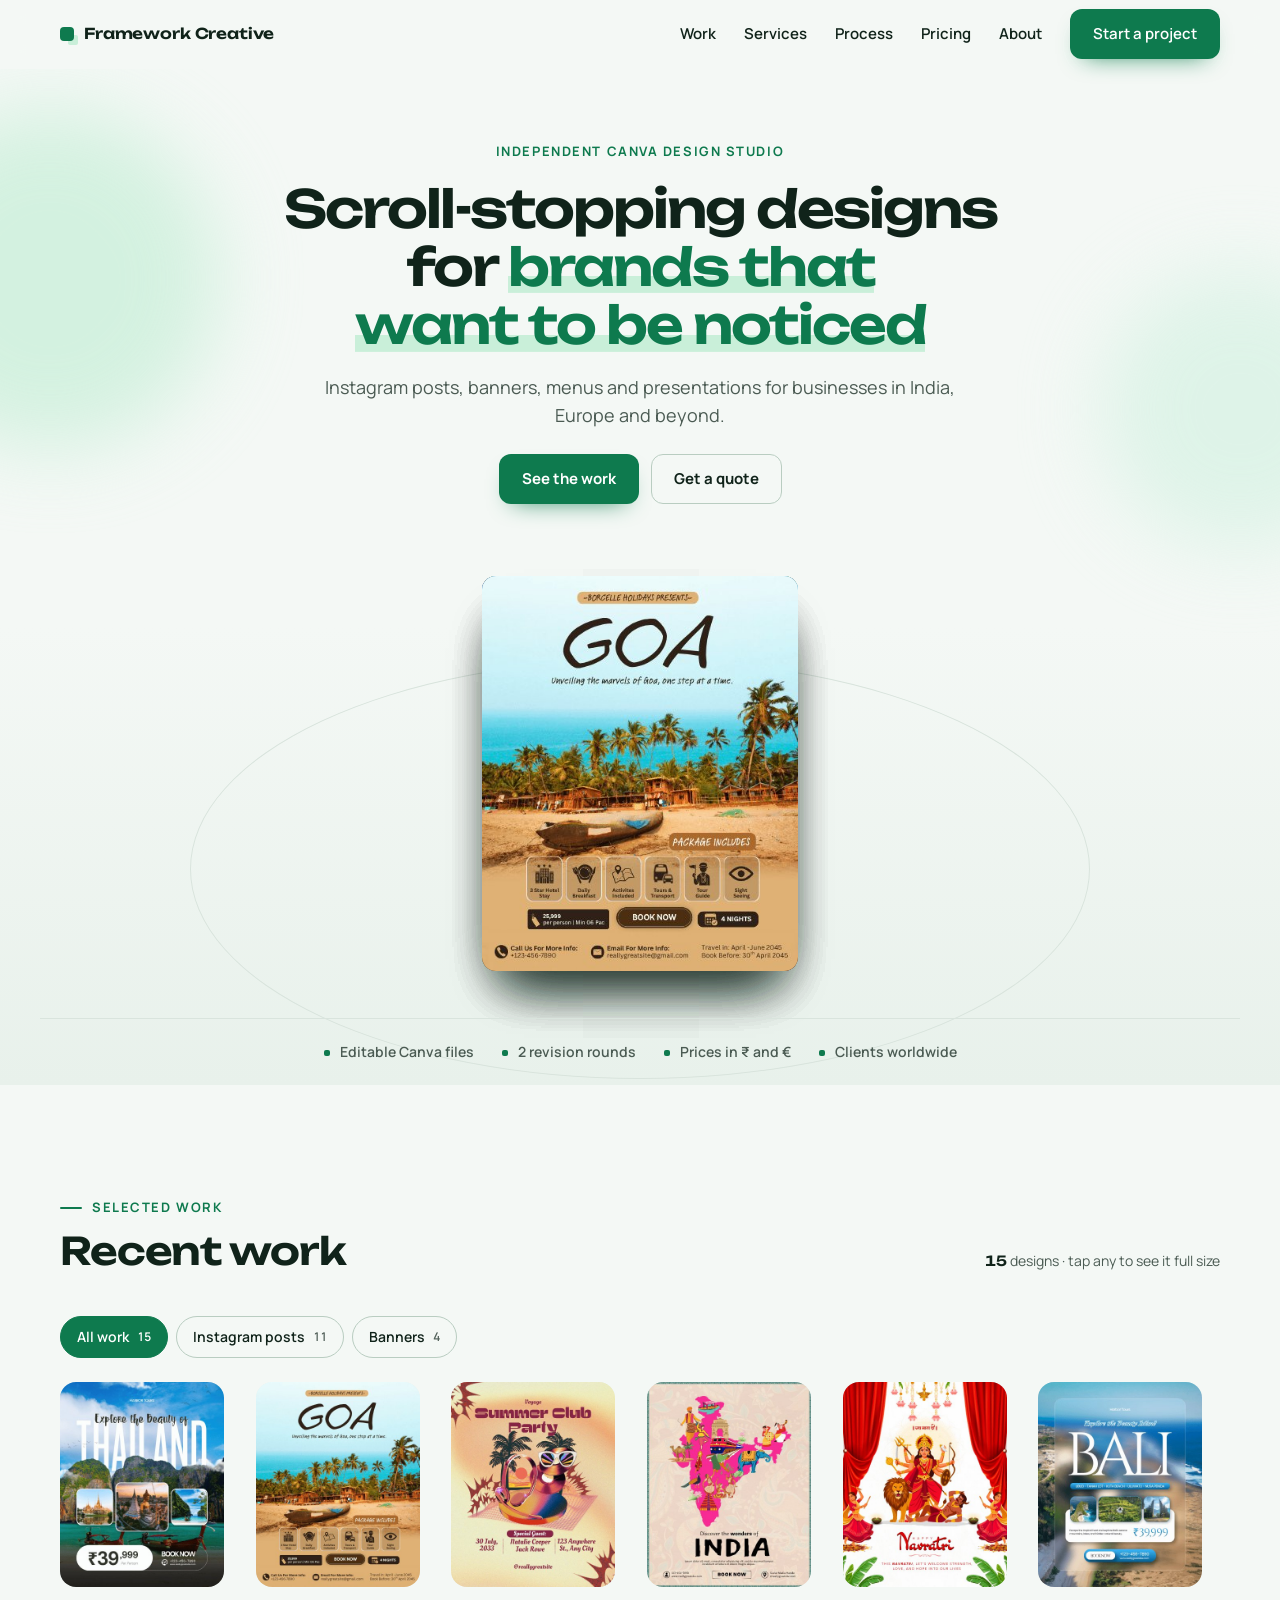
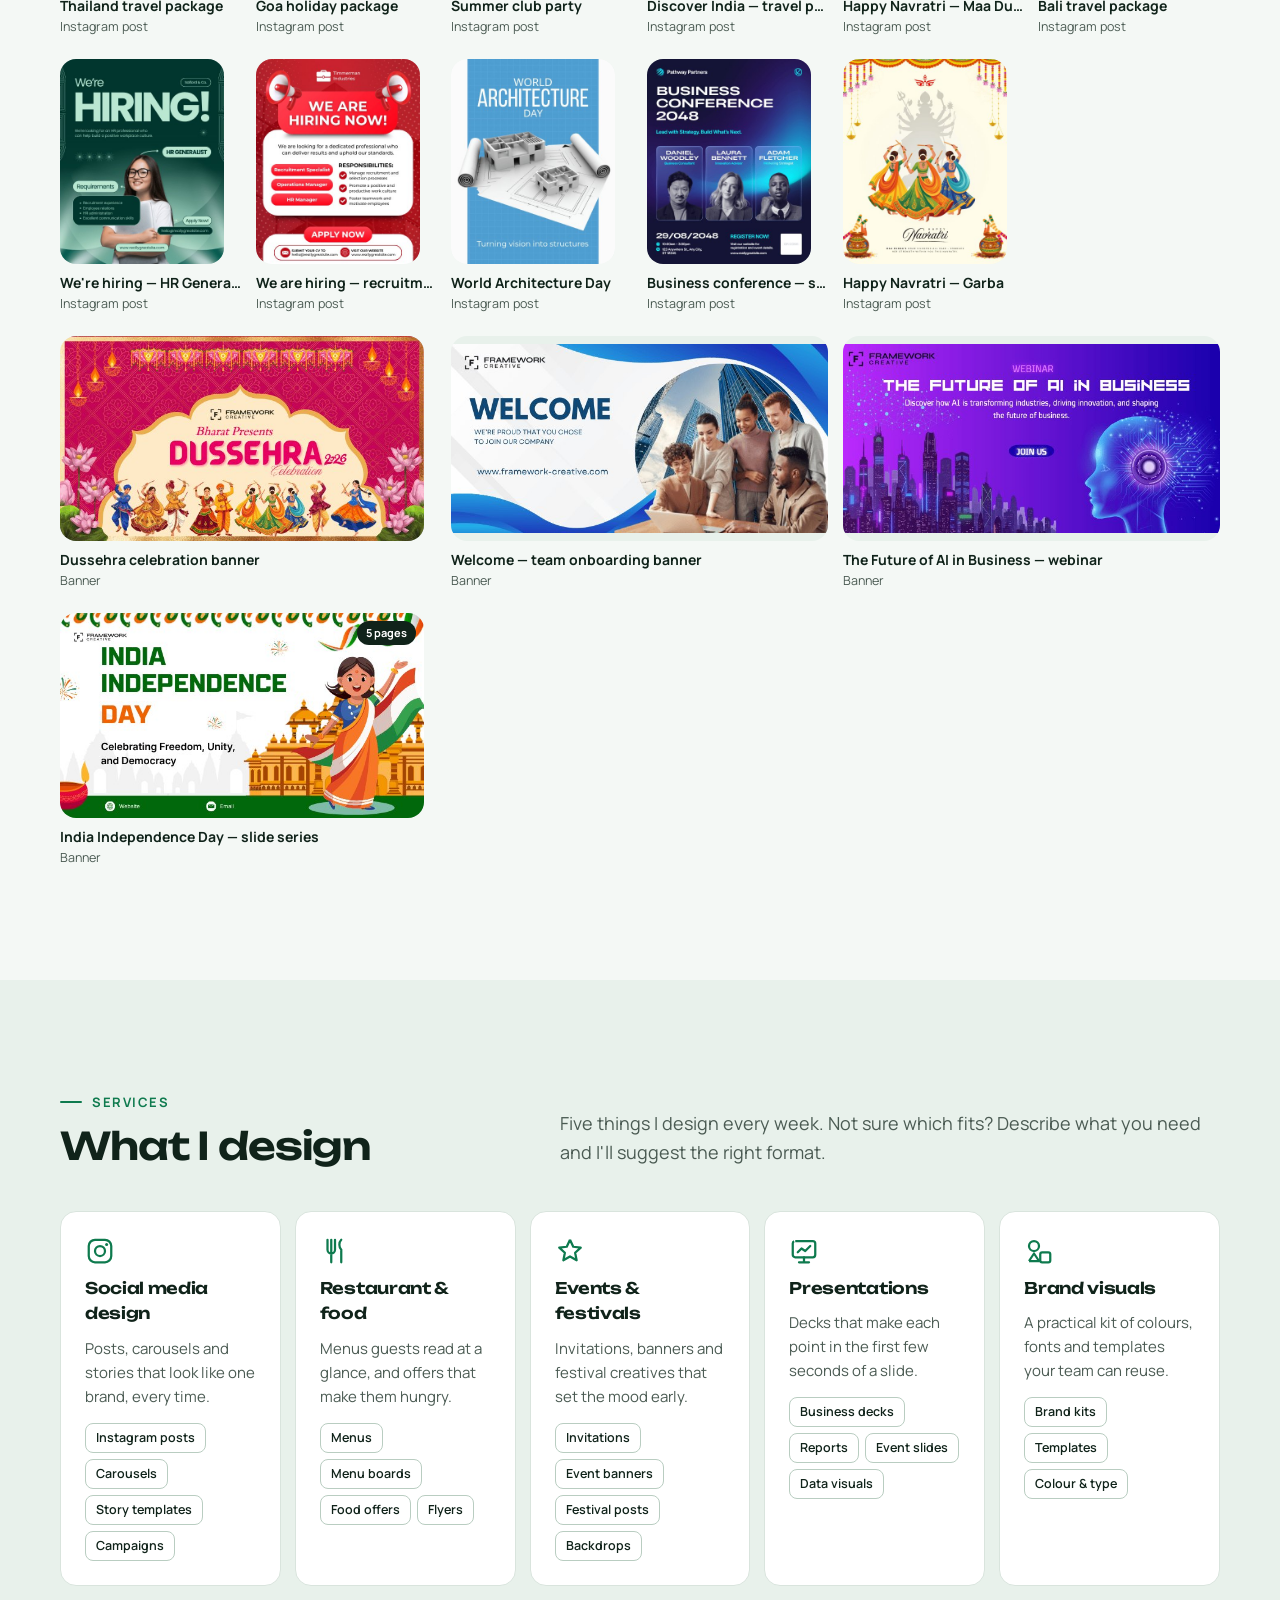
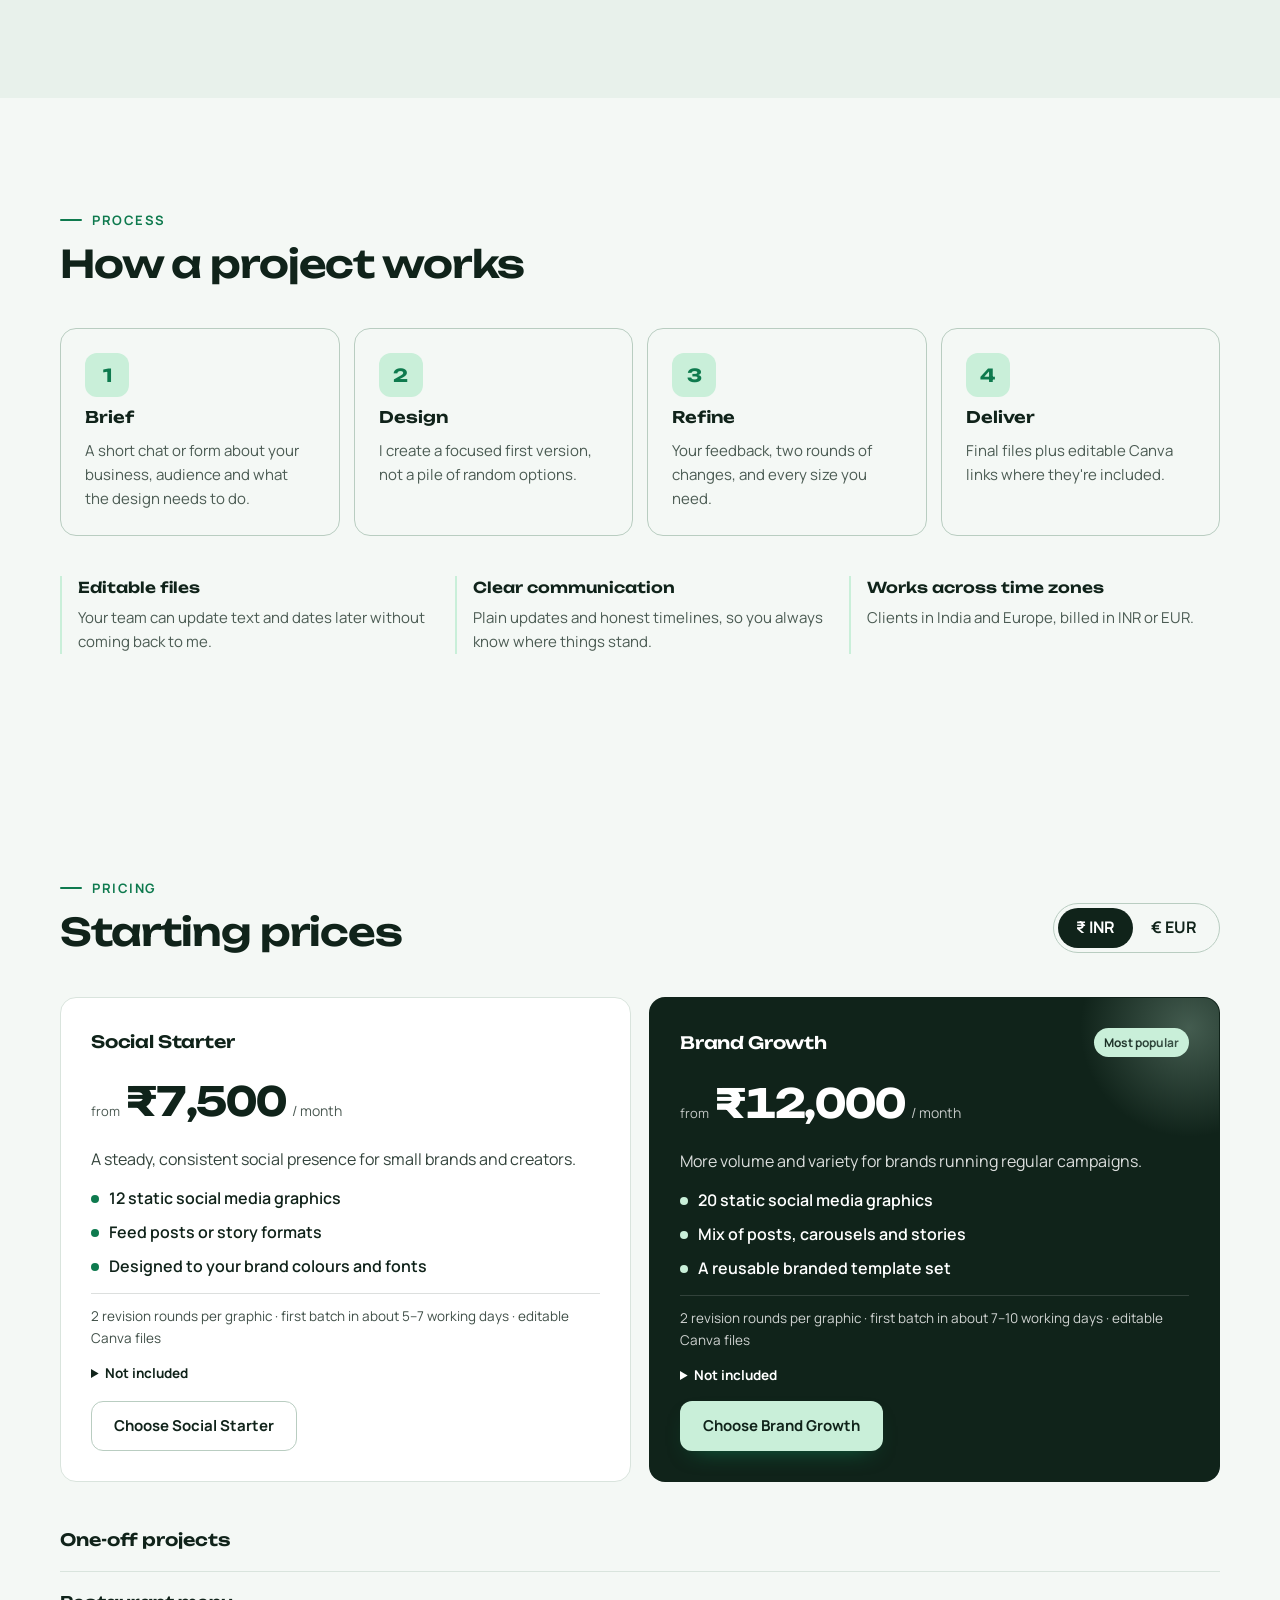
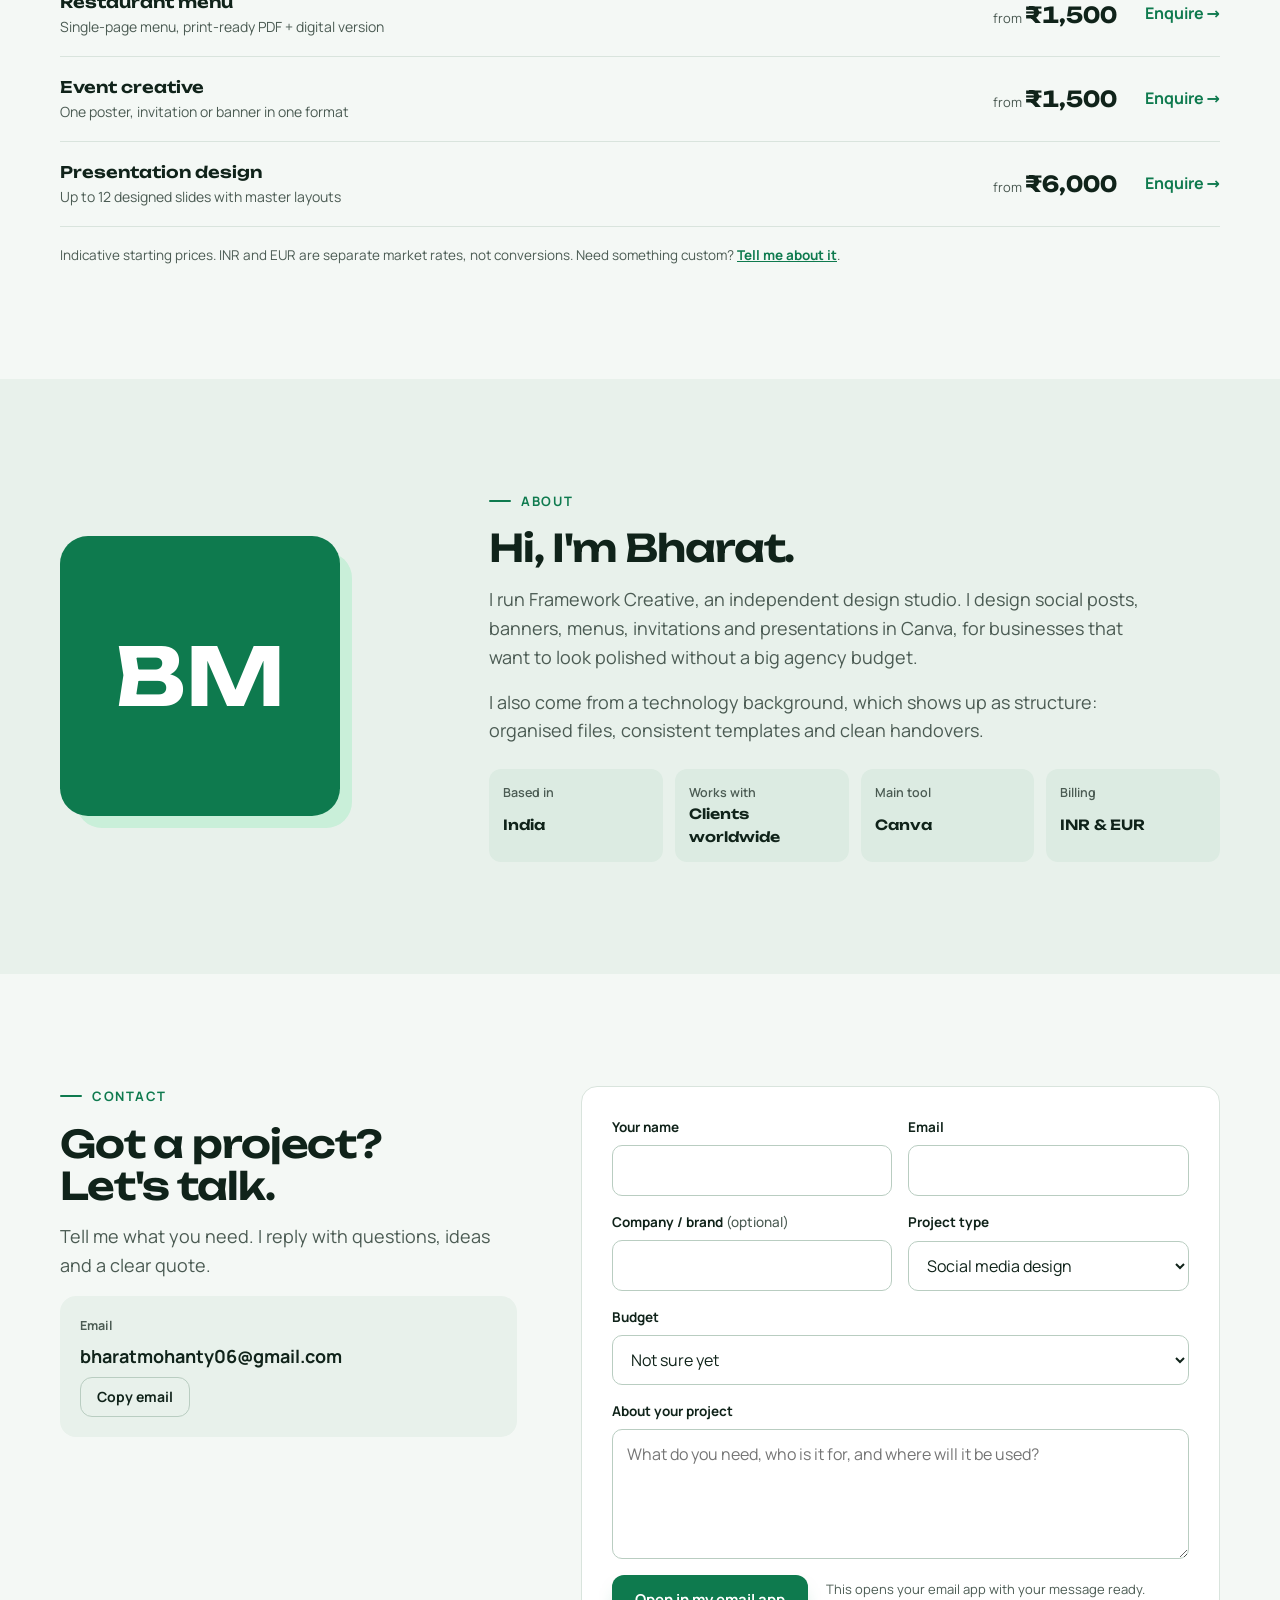
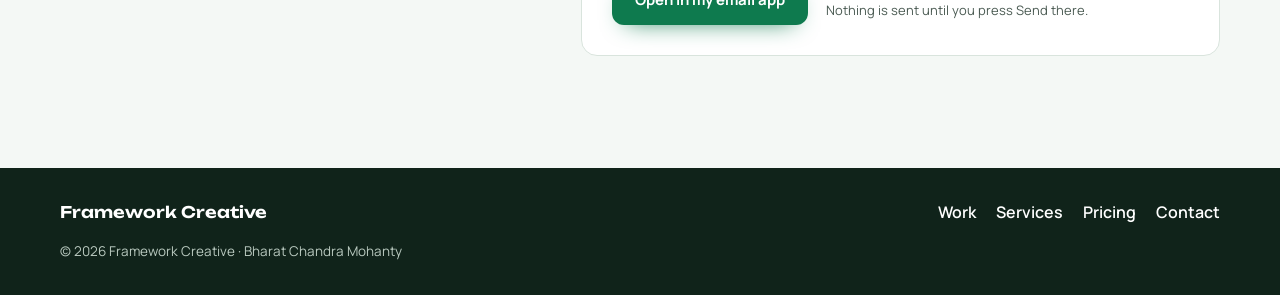
==== index.html @ 092ed616 "Launch Framework Creative portfolio site Mint Midnight design, animated portfolio with popup viewer," ====
<!doctype html>
<html lang="en">
<head>
  <meta charset="utf-8">
  <meta name="viewport" content="width=device-width, initial-scale=1, viewport-fit=cover">
  <title>Framework Creative — Canva Designer for Social Media, Banners, Menus &amp; Presentations</title>
  <meta name="description" content="Framework Creative is an independent Canva design studio creating Instagram posts, banners, menus, event invites and presentations for businesses in India, Europe and worldwide. Prices in INR and EUR.">
  <!-- Replace this address with your live URL (also in og:url, og:image, sitemap.xml and robots.txt) -->
  <link rel="canonical" href="https://bharat098.github.io/framework-creative/">
  <meta name="theme-color" content="#f4f8f5">
  <meta property="og:type" content="website">
  <meta property="og:site_name" content="Framework Creative">
  <meta property="og:title" content="Framework Creative — Independent Canva design studio">
  <meta property="og:description" content="Scroll-stopping Instagram posts, banners, menus and presentations for brands in India, Europe and beyond.">
  <meta property="og:url" content="https://bharat098.github.io/framework-creative/">
  <meta property="og:image" content="https://bharat098.github.io/framework-creative/assets/images/og-image.jpg">
  <meta property="og:image:width" content="1200">
  <meta property="og:image:height" content="630">
  <meta name="twitter:card" content="summary_large_image">
  <link rel="icon" href="favicon.svg" type="image/svg+xml">
  <link rel="preload" href="assets/fonts/unbounded-latin-wght-normal.woff2" as="font" type="font/woff2" crossorigin>
  <link rel="preload" href="assets/fonts/manrope-latin-wght-normal.woff2" as="font" type="font/woff2" crossorigin>
  <link rel="stylesheet" href="css/style.css">
  <script>document.documentElement.classList.add("js");</script>
  <script type="application/ld+json">
  {"@context":"https://schema.org","@type":"ProfessionalService","name":"Framework Creative",
   "description":"Independent Canva design studio for social media graphics, banners, menus, event creatives and presentations.",
   "url":"https://bharat098.github.io/framework-creative/","areaServed":["IN","PT","DE","NL","GB","US"],
   "currenciesAccepted":"INR, EUR","founder":{"@type":"Person","name":"Bharat Chandra Mohanty"}}
  </script>
</head>
<body>
<a class="skip-link" href="#main">Skip to content</a>
<div class="progress" aria-hidden="true"><span data-progress></span></div>

<header class="site-header">
  <div class="wrap site-header__in">
    <a class="logo" href="#top" aria-label="Framework Creative, back to top"><span class="logo__dot" aria-hidden="true"></span>Framework Creative</a>
    <button class="menu-btn" type="button" data-menu-btn aria-expanded="false" aria-controls="nav">Menu</button>
    <nav class="nav" id="nav" data-nav aria-label="Primary">
      <a href="#work">Work</a>
      <a href="#services">Services</a>
      <a href="#process">Process</a>
      <a href="#pricing">Pricing</a>
      <a href="#about">About</a>
      <a class="btn btn--primary" href="#contact">Start a project</a>
    </nav>
  </div>
</header>

<main id="main">
  <section class="hero" id="top" aria-labelledby="hero-title">
    <div class="blob blob--a" aria-hidden="true"></div>
    <div class="blob blob--b" aria-hidden="true"></div>
    <div class="wrap hero__text">
      <p class="eyebrow hero__eyebrow">Independent Canva design studio</p>
      <h1 id="hero-title" data-words>Scroll-stopping designs for <em>brands that want to be noticed</em></h1>
      <p class="lead hero__lead">Instagram posts, banners, menus and presentations for businesses in India, Europe and beyond.</p>
      <div class="hero__ctas"><a class="btn btn--primary" href="#work">See the work</a><a class="btn btn--ghost" href="#contact">Get a quote</a></div>
    </div>
    <div class="flow" aria-hidden="true">
      <img src="assets/library/DAHX8bimy5I/1.jpg" alt="" style="--d:0s" fetchpriority="high">
      <img src="assets/library/DAHX8VGGjN0/1.jpg" alt="" style="--d:-3s">
      <img src="assets/library/DAHX8V1fUck/1.jpg" alt="" style="--d:-6s">
      <img src="assets/library/DAHX8dybkoU/1.jpg" alt="" style="--d:-9s">
      <img src="assets/library/DAHX8XRDrU4/1.jpg" alt="" style="--d:-12s">
    </div>
    <div class="wrap strip"><span>Editable Canva files</span><span>2 revision rounds</span><span>Prices in ₹ and €</span><span>Clients worldwide</span></div>
  </section>

  <section class="section work" id="work" aria-labelledby="work-title">
    <div class="wrap">
      <div class="sec-head" data-reveal data-count-up>
        <div class="sec-head__text">
          <p class="eyebrow">Selected work</p>
          <h2 class="h2" id="work-title">Recent work</h2>
        </div>
        <p class="work-count"><span class="work-count__n" data-count>15</span> designs · tap any to see it full size</p>
      </div>
      <div class="chips" role="group" aria-label="Filter designs by format" data-filters></div>
      <div class="grid" data-grid>
        <noscript><p>Please turn on JavaScript to browse the portfolio, or email me for samples.</p></noscript>
      </div>
    </div>
  </section>

  <section class="section services" id="services" aria-labelledby="services-title">
    <div class="wrap">
      <div class="sec-head" data-reveal>
        <div class="sec-head__text">
          <p class="eyebrow">Services</p>
          <h2 class="h2" id="services-title">What I design</h2>
        </div>
        <p class="lead">Five things I design every week. Not sure which fits? Describe what you need and I'll suggest the right format.</p>
      </div>
      <div class="svc-grid">
        <article class="svc" data-reveal>
          <svg class="svc__icon" viewBox="0 0 24 24" aria-hidden="true"><rect x="3" y="3" width="18" height="18" rx="5" fill="none" stroke="currentColor" stroke-width="1.8"/><circle cx="12" cy="12" r="4" fill="none" stroke="currentColor" stroke-width="1.8"/><circle cx="17.3" cy="6.7" r="1.2" fill="currentColor"/></svg>
          <h3 class="svc__title">Social media design</h3>
          <p class="svc__text">Posts, carousels and stories that look like one brand, every time.</p>
          <ul class="svc__tags"><li>Instagram posts</li><li>Carousels</li><li>Story templates</li><li>Campaigns</li></ul>
        </article>
        <article class="svc" data-reveal>
          <svg class="svc__icon" viewBox="0 0 24 24" aria-hidden="true"><path d="M6 3v8a3 3 0 0 0 6 0V3M9 3v18M17 3c-2 2-2 6 0 8v10" fill="none" stroke="currentColor" stroke-width="1.8" stroke-linecap="round"/></svg>
          <h3 class="svc__title">Restaurant &amp; food</h3>
          <p class="svc__text">Menus guests read at a glance, and offers that make them hungry.</p>
          <ul class="svc__tags"><li>Menus</li><li>Menu boards</li><li>Food offers</li><li>Flyers</li></ul>
        </article>
        <article class="svc" data-reveal>
          <svg class="svc__icon" viewBox="0 0 24 24" aria-hidden="true"><path d="M12 3l2.6 5.6 6 .7-4.5 4.1 1.2 6L12 16.4 6.7 19.4l1.2-6L3.4 9.3l6-.7z" fill="none" stroke="currentColor" stroke-width="1.8" stroke-linejoin="round"/></svg>
          <h3 class="svc__title">Events &amp; festivals</h3>
          <p class="svc__text">Invitations, banners and festival creatives that set the mood early.</p>
          <ul class="svc__tags"><li>Invitations</li><li>Event banners</li><li>Festival posts</li><li>Backdrops</li></ul>
        </article>
        <article class="svc" data-reveal>
          <svg class="svc__icon" viewBox="0 0 24 24" aria-hidden="true"><rect x="3" y="4" width="18" height="13" rx="2" fill="none" stroke="currentColor" stroke-width="1.8"/><path d="M8 21h8M12 17v4M7 13l3-3 3 2 4-4" fill="none" stroke="currentColor" stroke-width="1.8" stroke-linecap="round" stroke-linejoin="round"/></svg>
          <h3 class="svc__title">Presentations</h3>
          <p class="svc__text">Decks that make each point in the first few seconds of a slide.</p>
          <ul class="svc__tags"><li>Business decks</li><li>Reports</li><li>Event slides</li><li>Data visuals</li></ul>
        </article>
        <article class="svc" data-reveal>
          <svg class="svc__icon" viewBox="0 0 24 24" aria-hidden="true"><circle cx="8" cy="8" r="4" fill="none" stroke="currentColor" stroke-width="1.8"/><rect x="13" y="13" width="8" height="8" rx="1.5" fill="none" stroke="currentColor" stroke-width="1.8"/><path d="M4 20l4-6 4 6z" fill="none" stroke="currentColor" stroke-width="1.8" stroke-linejoin="round"/></svg>
          <h3 class="svc__title">Brand visuals</h3>
          <p class="svc__text">A practical kit of colours, fonts and templates your team can reuse.</p>
          <ul class="svc__tags"><li>Brand kits</li><li>Templates</li><li>Colour &amp; type</li></ul>
        </article>
      </div>
    </div>
  </section>

  <section class="section process" id="process" aria-labelledby="process-title">
    <div class="wrap">
      <div class="sec-head" data-reveal>
        <div class="sec-head__text">
          <p class="eyebrow">Process</p>
          <h2 class="h2" id="process-title">How a project works</h2>
        </div>
      </div>
      <ol class="steps" data-reveal>
        <li class="step"><span class="step__n">1</span><h3 class="step__title">Brief</h3><p>A short chat or form about your business, audience and what the design needs to do.</p></li>
        <li class="step"><span class="step__n">2</span><h3 class="step__title">Design</h3><p>I create a focused first version, not a pile of random options.</p></li>
        <li class="step"><span class="step__n">3</span><h3 class="step__title">Refine</h3><p>Your feedback, two rounds of changes, and every size you need.</p></li>
        <li class="step"><span class="step__n">4</span><h3 class="step__title">Deliver</h3><p>Final files plus editable Canva links where they're included.</p></li>
      </ol>
      <div class="whys">
        <div class="why" data-reveal><h3 class="why__title">Editable files</h3><p>Your team can update text and dates later without coming back to me.</p></div>
        <div class="why" data-reveal><h3 class="why__title">Clear communication</h3><p>Plain updates and honest timelines, so you always know where things stand.</p></div>
        <div class="why" data-reveal><h3 class="why__title">Works across time zones</h3><p>Clients in India and Europe, billed in INR or EUR.</p></div>
      </div>
    </div>
  </section>

  <section class="section pricing" id="pricing" aria-labelledby="pricing-title">
    <div class="wrap">
      <div class="sec-head" data-reveal>
        <div class="sec-head__text">
          <p class="eyebrow">Pricing</p>
          <h2 class="h2" id="pricing-title">Starting prices</h2>
        </div>
        <div class="cur" role="group" aria-label="Show prices in">
          <button type="button" data-cur="INR" aria-pressed="true">₹ INR</button>
          <button type="button" data-cur="EUR" aria-pressed="false">€ EUR</button>
        </div>
      </div>
      <div class="plans" data-plans></div>
      <h3 class="oneoff-title">One-off projects</h3>
      <div class="oneoffs" data-oneoff></div>
      <p class="price-note">Indicative starting prices. INR and EUR are separate market rates, not conversions. Need something custom? <a href="#contact">Tell me about it</a>.</p>
    </div>
  </section>

  <section class="section about" id="about" aria-labelledby="about-title">
    <div class="wrap about__in">
      <!-- To use your photo: replace this div with <img class="about__photo" src="assets/images/portrait.jpg" alt="Bharat Chandra Mohanty"> -->
      <div class="about__badge" data-reveal aria-hidden="true"><span>BM</span></div>
      <div class="about__text" data-reveal>
        <p class="eyebrow">About</p>
        <h2 class="h2" id="about-title">Hi, I'm Bharat.</h2>
        <p class="lead">I run Framework Creative, an independent design studio. I design social posts, banners, menus, invitations and presentations in Canva, for businesses that want to look polished without a big agency budget.</p>
        <p class="lead">I also come from a technology background, which shows up as structure: organised files, consistent templates and clean handovers.</p>
        <ul class="facts">
          <li><span class="facts__k">Based in</span><span class="facts__v">India</span></li>
          <li><span class="facts__k">Works with</span><span class="facts__v">Clients worldwide</span></li>
          <li><span class="facts__k">Main tool</span><span class="facts__v">Canva</span></li>
          <li><span class="facts__k">Billing</span><span class="facts__v">INR &amp; EUR</span></li>
        </ul>
      </div>
    </div>
  </section>

  <section class="section contact" id="contact" aria-labelledby="contact-title">
    <div class="wrap contact__in">
      <div class="contact__side" data-reveal>
        <p class="eyebrow">Contact</p>
        <h2 class="h2" id="contact-title">Got a project? Let's talk.</h2>
        <p class="lead">Tell me what you need. I reply with questions, ideas and a clear quote.</p>
        <div class="mail">
          <span class="mail__label">Email</span>
          <span class="mail__addr" data-email>bharatmohanty06@gmail.com</span>
          <button class="btn btn--ghost mail__copy" type="button" data-copy>Copy email</button>
        </div>
        <div class="social" data-links></div>
      </div>
      <form class="form" data-form novalidate data-reveal>
        <div class="field"><label for="f-name">Your name</label><input id="f-name" name="name" autocomplete="name"></div>
        <div class="field"><label for="f-email">Email</label><input id="f-email" name="email" type="email" autocomplete="email"></div>
        <div class="field"><label for="f-company">Company / brand <span class="opt">(optional)</span></label><input id="f-company" name="company" autocomplete="organization"></div>
        <div class="field"><label for="f-type">Project type</label>
          <select id="f-type" name="type">
            <option>Social media design</option>
            <option>Social Starter (monthly)</option>
            <option>Brand Growth (monthly)</option>
            <option>Restaurant menu</option>
            <option>Event creative</option>
            <option>Presentation design</option>
            <option>Brand visuals</option>
            <option>Something custom</option>
          </select>
        </div>
        <div class="field field--full"><label for="f-budget">Budget</label>
          <select id="f-budget" name="budget">
            <option>Not sure yet</option>
            <option>Under ₹5,000 / €75</option>
            <option>₹5,000–15,000 / €75–200</option>
            <option>₹15,000–40,000 / €200–500</option>
            <option>₹40,000+ / €500+</option>
          </select>
        </div>
        <div class="field field--full"><label for="f-msg">About your project</label><textarea id="f-msg" name="message" placeholder="What do you need, who is it for, and where will it be used?"></textarea></div>
        <div class="hp" aria-hidden="true"><label for="f-website">Leave this empty</label><input id="f-website" name="_gotcha" tabindex="-1" autocomplete="off"></div>
        <div class="form__foot"><button class="btn btn--primary" type="submit" data-submit>Send enquiry</button><p class="form__mode" data-form-mode></p></div>
        <p class="form__status" role="status" aria-live="polite" data-status></p>
      </form>
    </div>
  </section>
</main>

<footer class="site-footer">
  <div class="wrap footer__in">
    <p class="footer__brand">Framework Creative</p>
    <nav class="footer__nav" aria-label="Footer"><a href="#work">Work</a><a href="#services">Services</a><a href="#pricing">Pricing</a><a href="#contact">Contact</a></nav>
    <p class="footer__copy">© <span data-year>2026</span> Framework Creative · <span data-founder>Bharat Chandra Mohanty</span></p>
  </div>
</footer>

<button class="to-top" type="button" data-to-top aria-label="Back to top"><svg viewBox="0 0 24 24" aria-hidden="true"><path d="M12 19V5M5 12l7-7 7 7" fill="none" stroke="currentColor" stroke-width="2.2"/></svg></button>

<dialog class="viewer" aria-labelledby="v-title" data-viewer>
  <div class="viewer__bar">
    <div><h2 class="viewer__title" id="v-title" data-v-title></h2><p class="viewer__meta" data-v-meta></p></div>
    <div class="viewer__nav">
      <button class="icon-btn" type="button" data-v-prev aria-label="Previous design"><svg viewBox="0 0 24 24" aria-hidden="true"><path d="M15 5l-7 7 7 7" fill="none" stroke="currentColor" stroke-width="2"/></svg></button>
      <button class="icon-btn" type="button" data-v-next aria-label="Next design"><svg viewBox="0 0 24 24" aria-hidden="true"><path d="M9 5l7 7-7 7" fill="none" stroke="currentColor" stroke-width="2"/></svg></button>
      <button class="icon-btn icon-btn--solid" type="button" data-v-close aria-label="Close"><svg viewBox="0 0 24 24" aria-hidden="true"><path d="M6 6l12 12M18 6L6 18" fill="none" stroke="currentColor" stroke-width="2"/></svg></button>
    </div>
  </div>
  <div class="viewer__stage" data-v-stage></div>
  <div class="viewer__foot">
    <div class="v-pages" data-v-pages></div>
    <button class="btn btn--primary" type="button" data-v-similar>Start a similar project</button>
  </div>
</dialog>

<script src="js/config.js"></script>
<script src="js/library.js"></script>
<script src="js/site.js"></script>
</body>
</html>
---- css/style.css ----
/* =====================================================================
   FRAMEWORK CREATIVE — styles
   1. Fonts  2. Tokens  3. Base  4. Components  5. Sections
   6. Animations  7. Reduced motion
   Change colours in section 2 only; everything else reads from them.
   ===================================================================== */

/* ---------- 1. Fonts (self-hosted, SIL Open Font License — see assets/fonts) ---------- */
@font-face{font-family:"Unbounded";font-style:normal;font-display:swap;font-weight:200 900;src:url(../assets/fonts/unbounded-latin-ext-wght-normal.woff2) format("woff2-variations");unicode-range:U+0100-02BA,U+02BD-02C5,U+02C7-02CC,U+02CE-02D7,U+02DD-02FF,U+0304,U+0308,U+0329,U+1D00-1DBF,U+1E00-1E9F,U+1EF2-1EFF,U+2020,U+20A0-20AB,U+20AD-20C0,U+2113,U+2C60-2C7F,U+A720-A7FF}
@font-face{font-family:"Unbounded";font-style:normal;font-display:swap;font-weight:200 900;src:url(../assets/fonts/unbounded-latin-wght-normal.woff2) format("woff2-variations");unicode-range:U+0000-00FF,U+0131,U+0152-0153,U+02BB-02BC,U+02C6,U+02DA,U+02DC,U+0304,U+0308,U+0329,U+2000-206F,U+20AC,U+2122,U+2191,U+2193,U+2212,U+2215,U+FEFF,U+FFFD}
@font-face{font-family:"Manrope";font-style:normal;font-display:swap;font-weight:200 800;src:url(../assets/fonts/manrope-latin-ext-wght-normal.woff2) format("woff2-variations");unicode-range:U+0100-02BA,U+02BD-02C5,U+02C7-02CC,U+02CE-02D7,U+02DD-02FF,U+0304,U+0308,U+0329,U+1D00-1DBF,U+1E00-1E9F,U+1EF2-1EFF,U+2020,U+20A0-20AB,U+20AD-20C0,U+2113,U+2C60-2C7F,U+A720-A7FF}
@font-face{font-family:"Manrope";font-style:normal;font-display:swap;font-weight:200 800;src:url(../assets/fonts/manrope-latin-wght-normal.woff2) format("woff2-variations");unicode-range:U+0000-00FF,U+0131,U+0152-0153,U+02BB-02BC,U+02C6,U+02DA,U+02DC,U+0304,U+0308,U+0329,U+2000-206F,U+20AC,U+2122,U+2191,U+2193,U+2212,U+2215,U+FEFF,U+FFFD}

/* ---------- 2. Tokens ---------- */
:root{
  --bg:#f4f8f5;          /* page background (soft mint white) */
  --surface:#e8f1eb;     /* alternate section background */
  --soft:#dcebe2;
  --card:#ffffff;
  --line:#d9e4dd;
  --line-strong:#b9cdc1;
  --fg:#10231a;          /* text (deep green) */
  --muted:#4b5b53;
  --accent:#0e7a4e;      /* emerald */
  --accent-fg:#ffffff;
  --mint:#c9efd9;
  --plan-hl-bg:#10231a; --plan-hl-fg:#ffffff;
  --viewer-bg:#0d1d15;  --viewer-fg:#ffffff;
  --input-bg:#ffffff; --danger:#b42318; --ok:#0e7a4e;
  --radius-btn:12px; --radius-card:16px; --radius-input:10px;
  --font-d:"Unbounded","Arial Black","Segoe UI",system-ui,sans-serif;
  --font-b:"Manrope","Segoe UI",system-ui,sans-serif;
  --ease:cubic-bezier(.16,1,.3,1);
}

/* ---------- 3. Base ---------- */
*,*::before,*::after{box-sizing:border-box}
html{scroll-behavior:smooth;scroll-padding-top:84px;-webkit-text-size-adjust:100%}
html.no-scroll{overflow:hidden}
body{margin:0;background:var(--bg);color:var(--fg);font-family:var(--font-b);font-size:16px;line-height:1.6;-webkit-font-smoothing:antialiased;overflow-x:hidden}
h1,h2,h3,h4,p,ul,ol,figure{margin:0}
ul{padding:0;list-style:none}
a{color:inherit}
img{display:block;max-width:100%;height:auto}
button,input,select,textarea{font:inherit;color:inherit}
button{cursor:pointer}
:focus-visible{outline:2px solid var(--accent);outline-offset:3px}
::selection{background:var(--mint);color:var(--fg)}
.wrap{width:100%;max-width:1200px;margin-inline:auto;padding-left:max(20px,env(safe-area-inset-left,0px));padding-right:max(20px,env(safe-area-inset-right,0px))}
.section{padding-block:clamp(64px,9vw,112px)}
.visually-hidden{position:absolute!important;width:1px;height:1px;overflow:hidden;clip-path:inset(50%);white-space:nowrap}
.skip-link{position:absolute;left:12px;top:-60px;z-index:100;padding:10px 16px;border-radius:10px;background:var(--fg);color:#fff;font-weight:700;text-decoration:none;transition:top .2s}
.skip-link:focus{top:12px}
.eyebrow{display:inline-flex;align-items:center;gap:10px;font-size:13px;font-weight:700;letter-spacing:.12em;text-transform:uppercase;color:var(--accent)}
.h2{font-family:var(--font-d);font-weight:600;font-size:clamp(26px,3.4vw,38px);line-height:1.1;letter-spacing:-.03em;text-wrap:balance}
.lead{font-size:clamp(16px,1.6vw,18px);color:var(--muted);max-width:60ch}
.sec-head{display:flex;flex-wrap:wrap;align-items:flex-end;justify-content:space-between;gap:16px 40px;margin-bottom:clamp(28px,4vw,44px)}
.sec-head__text{display:grid;gap:12px;justify-items:start;min-width:0}

/* ---------- 4. Components ---------- */
/* Buttons (with a light "shine" sweep on hover) */
.btn{position:relative;overflow:hidden;isolation:isolate;display:inline-flex;align-items:center;justify-content:center;gap:8px;min-height:48px;padding:12px 22px;border-radius:var(--radius-btn);font-weight:700;font-size:15px;text-decoration:none;border:1.5px solid transparent;transition:transform .25s ease,background .25s ease,color .25s ease,border-color .25s ease,box-shadow .25s ease}
.btn:hover{transform:translateY(-2px)}
.btn:active{transform:translateY(0) scale(.98)}
.btn--primary{background:var(--accent);color:var(--accent-fg);box-shadow:0 10px 24px -14px var(--accent)}
.btn--primary:hover{box-shadow:0 16px 30px -14px var(--accent)}
.btn--primary::after{content:"";position:absolute;inset:0;z-index:-1;background:linear-gradient(105deg,transparent 35%,rgba(255,255,255,.35) 50%,transparent 65%);transform:translateX(-120%);transition:transform .7s var(--ease)}
.btn--primary:hover::after{transform:translateX(120%)}
.btn--ghost{border-color:var(--line-strong);color:var(--fg);background:transparent}
.btn--ghost:hover{border-color:var(--fg);background:var(--card)}
.btn[disabled]{opacity:.7;cursor:progress;transform:none}

/* Scroll progress bar */
.progress{position:fixed;left:0;right:0;top:0;z-index:60;height:3px;pointer-events:none}
.progress span{display:block;height:100%;background:linear-gradient(90deg,var(--accent),#3fbf85);transform:scaleX(0);transform-origin:0 50%}

/* Header */
.site-header{position:sticky;top:0;z-index:50;padding-top:env(safe-area-inset-top,0px);background:color-mix(in srgb,var(--bg) 86%,transparent);-webkit-backdrop-filter:blur(12px);backdrop-filter:blur(12px);border-bottom:1px solid transparent;transition:border-color .3s,box-shadow .3s}
.site-header.is-scrolled{border-bottom-color:var(--line);box-shadow:0 8px 24px -18px rgba(16,35,26,.4)}
.site-header__in{position:relative;display:flex;align-items:center;justify-content:space-between;gap:20px;min-height:68px}
.logo{display:flex;align-items:center;gap:10px;text-decoration:none;font-family:var(--font-d);font-weight:600;font-size:15px;letter-spacing:-.01em;white-space:nowrap}
.logo__dot{width:14px;height:14px;border-radius:4px;background:var(--accent);box-shadow:6px 6px 0 -2px var(--mint);transition:transform .5s var(--ease)}
.logo:hover .logo__dot{transform:rotate(90deg)}
.nav{display:flex;align-items:center;gap:28px}
.nav a{text-decoration:none;font-weight:600;font-size:15px}
.nav a:not(.btn){position:relative;padding-block:6px}
.nav a:not(.btn)::after{content:"";position:absolute;left:0;right:0;bottom:0;height:2px;border-radius:2px;background:var(--accent);transform:scaleX(0);transform-origin:right;transition:transform .35s var(--ease)}
.nav a:not(.btn):hover{color:var(--accent)}
.nav a:not(.btn):hover::after{transform:scaleX(1);transform-origin:left}
.menu-btn{display:none;min-height:44px;padding:8px 14px;border-radius:var(--radius-btn);border:1.5px solid var(--line-strong);background:transparent;font-weight:700}
@media (max-width:880px){
  .menu-btn{display:inline-flex;align-items:center}
  .nav{position:absolute;left:calc(-1 * max(20px,env(safe-area-inset-left,0px)));right:calc(-1 * max(20px,env(safe-area-inset-right,0px)));top:100%;flex-direction:column;align-items:stretch;gap:0;padding:8px max(20px,env(safe-area-inset-right,0px)) 20px max(20px,env(safe-area-inset-left,0px));background:var(--bg);border-bottom:1px solid var(--line);box-shadow:0 20px 30px -24px rgba(16,35,26,.5);display:none}
  .nav.is-open{display:flex;animation:drop .35s var(--ease)}
  .nav a:not(.btn){padding:14px 0;border-bottom:1px solid var(--line)}
  .nav a:not(.btn)::after{display:none}
  .nav .btn{margin-top:14px}
}

/* Back to top */
.to-top{position:fixed;right:max(18px,env(safe-area-inset-right,0px));bottom:max(18px,env(safe-area-inset-bottom,0px));z-index:40;width:48px;height:48px;border-radius:50%;border:0;display:grid;place-items:center;background:var(--fg);color:#fff;box-shadow:0 12px 24px -12px rgba(16,35,26,.6);opacity:0;visibility:hidden;transform:translateY(16px) scale(.9);transition:opacity .3s,transform .4s var(--ease),visibility .3s,background .2s}
.to-top svg{width:20px;height:20px}
.to-top.is-visible{opacity:1;visibility:visible;transform:none}
.to-top:hover{background:var(--accent)}

/* Portfolio */
.chips{display:flex;flex-wrap:wrap;gap:8px;margin-bottom:24px}
.chip{display:inline-flex;align-items:center;gap:8px;min-height:42px;padding:8px 16px;border-radius:999px;border:1.5px solid var(--line-strong);background:transparent;font-weight:600;font-size:14px;transition:background .25s,border-color .25s,color .25s,transform .25s}
.chip:hover{border-color:var(--accent);transform:translateY(-1px)}
.chip__n{font-size:12px;opacity:.7;font-variant-numeric:tabular-nums}
.chip[aria-pressed="true"]{background:var(--accent);border-color:var(--accent);color:var(--accent-fg)}
.work-count{font-size:14px;color:var(--muted)}
.work-count__n{font-family:var(--font-d);font-weight:600;color:var(--fg);font-variant-numeric:tabular-nums}
.grid{display:grid;grid-template-columns:repeat(auto-fill,minmax(160px,1fr));grid-auto-flow:dense;gap:22px 14px}
.w-card{display:flex;flex-direction:column;gap:10px;padding:0;border:0;background:none;text-align:left;min-width:0;border-radius:var(--radius-card)}
.w-card[hidden]{display:none}
.w-card--wide{grid-column:span 2}
.w-card__img{--rx:0deg;--ry:0deg;position:relative;display:block;height:clamp(180px,16vw,230px);overflow:hidden;border-radius:var(--radius-card);background:var(--surface);transform:perspective(800px) rotateX(var(--rx)) rotateY(var(--ry));transition:transform .4s var(--ease),box-shadow .4s var(--ease)}
.w-card:hover .w-card__img{box-shadow:0 22px 34px -22px rgba(16,35,26,.55)}
.w-card__img img{width:100%;height:100%;object-fit:cover;object-position:center top;transition:transform .6s var(--ease)}
.w-card--wide .w-card__img img{object-fit:contain;object-position:center}
.w-card:hover .w-card__img img,.w-card:focus-visible .w-card__img img{transform:scale(1.05)}
.w-card__pages{position:absolute;right:8px;top:8px;padding:3px 9px;border-radius:999px;background:var(--fg);color:#fff;font-size:11px;font-weight:700}
.w-card__zoom{position:absolute;left:50%;top:50%;width:46px;height:46px;margin:-23px 0 0 -23px;display:grid;place-items:center;border-radius:50%;background:var(--accent);color:#fff;box-shadow:0 10px 20px -8px rgba(0,0,0,.4);opacity:0;transform:scale(.6) rotate(-90deg);transition:opacity .3s,transform .45s var(--ease)}
.w-card__zoom svg{width:20px;height:20px}
.w-card:hover .w-card__zoom,.w-card:focus-visible .w-card__zoom{opacity:1;transform:none}
.w-card__meta{display:grid;gap:2px;min-width:0}
.w-card__title{font-weight:700;font-size:14px;line-height:1.3;white-space:nowrap;overflow:hidden;text-overflow:ellipsis}
.w-card__type{font-size:12.5px;color:var(--muted)}
@media (max-width:560px){.grid{grid-template-columns:repeat(2,minmax(0,1fr));gap:18px 10px}.w-card__img{height:52vw}}

/* Viewer (popup) */
.viewer{width:min(1100px,calc(100vw - 24px));max-width:none;max-height:calc(100dvh - 24px);padding:0;border:0;border-radius:var(--radius-card);background:var(--viewer-bg);color:var(--viewer-fg);overflow:hidden}
.viewer[open]{display:flex;flex-direction:column;animation:pop-in .35s var(--ease)}
.viewer.is-closing{animation:pop-out .22s ease forwards}
.viewer::backdrop{background:rgba(8,20,14,.74);-webkit-backdrop-filter:blur(4px);backdrop-filter:blur(4px)}
.viewer[open]::backdrop{animation:fade .35s ease}
.viewer__bar{display:flex;align-items:center;justify-content:space-between;gap:16px;padding:14px 18px}
.viewer__title{font-family:var(--font-d);font-weight:600;font-size:18px;line-height:1.2}
.viewer__meta{font-size:13px;opacity:.75}
.viewer__nav{display:flex;gap:8px;flex:none}
.icon-btn{width:44px;height:44px;border-radius:50%;border:1.5px solid currentColor;background:transparent;display:grid;place-items:center;color:inherit;transition:background .2s,color .2s,transform .2s}
.icon-btn:hover{background:#fff;color:var(--viewer-bg);transform:scale(1.06)}
.icon-btn--solid{background:var(--accent);color:#fff;border-color:var(--accent)}
.icon-btn svg{width:18px;height:18px}
.viewer__stage{flex:1;min-height:0;display:grid;place-items:center;padding:0 18px}
.viewer__stage img{max-width:100%;max-height:calc(100dvh - 220px);width:auto;height:auto;border-radius:8px}
.viewer__stage.swap img{animation:swap .4s var(--ease)}
.viewer__foot{display:flex;flex-wrap:wrap;align-items:center;justify-content:center;gap:12px 18px;padding:14px 18px 18px}
.viewer__foot .btn--primary{background:var(--mint);color:var(--fg)}
.v-pages{display:flex;gap:6px;overflow-x:auto;max-width:100%}
.v-thumb{flex:none;width:52px;height:52px;padding:0;border:2px solid transparent;border-radius:6px;overflow:hidden;opacity:.55;background:none;transition:opacity .2s,border-color .2s}
.v-thumb img{width:100%;height:100%;object-fit:cover}
.v-thumb[aria-current="true"],.v-thumb:hover{opacity:1;border-color:var(--mint)}

/* Pricing */
.cur{display:inline-flex;padding:4px;border-radius:999px;border:1.5px solid var(--line-strong)}
.cur button{min-height:40px;padding:6px 18px;border-radius:999px;border:0;background:transparent;font-weight:700;transition:background .25s,color .25s}
.cur button[aria-pressed="true"]{background:var(--fg);color:#fff}
.plans{display:grid;grid-template-columns:repeat(auto-fit,minmax(280px,1fr));gap:18px}
.plan{display:flex;flex-direction:column;gap:14px;padding:clamp(22px,3vw,30px);border-radius:var(--radius-card);background:var(--card);border:1px solid var(--line);transition:transform .4s var(--ease),box-shadow .4s var(--ease)}
.plan:hover{transform:translateY(-4px);box-shadow:0 26px 40px -30px rgba(16,35,26,.5)}
.plan--hl{position:relative;overflow:hidden;background:var(--plan-hl-bg);color:var(--plan-hl-fg);border-color:transparent}
.plan--hl::before{content:"";position:absolute;right:-80px;top:-80px;width:220px;height:220px;border-radius:50%;background:radial-gradient(circle,rgba(201,239,217,.28),transparent 70%);animation:float 9s ease-in-out infinite;pointer-events:none}
.plan__top{display:flex;justify-content:space-between;align-items:center;gap:12px}
.plan__name{font-family:var(--font-d);font-weight:600;font-size:17px;letter-spacing:-.01em}
.plan__badge{padding:5px 10px;border-radius:999px;background:var(--mint);color:var(--fg);font-size:12px;font-weight:700;white-space:nowrap}
.plan__price{display:flex;align-items:baseline;flex-wrap:wrap;gap:6px}
.plan__from{font-size:13px;opacity:.75}
.price{display:inline-block}
.plan__price .price{font-family:var(--font-d);font-size:clamp(32px,4vw,40px);font-weight:700;letter-spacing:-.03em;font-variant-numeric:tabular-nums}
.price.flip{animation:flip .5s var(--ease)}
.plan__per{font-size:14px;opacity:.75}
.plan__sum{opacity:.85}
.plan__list{display:grid;gap:8px}
.plan__list li{display:flex;gap:10px;font-weight:600}
.plan__list li::before{content:"";flex:none;width:8px;height:8px;margin-top:9px;border-radius:50%;background:var(--accent)}
.plan--hl .plan__list li::before{background:var(--mint)}
.plan__meta{font-size:13.5px;opacity:.8;padding-top:12px;border-top:1px solid color-mix(in srgb,currentColor 18%,transparent)}
.plan__more summary{cursor:pointer;font-size:13.5px;font-weight:700}
.plan__more p{font-size:13.5px;opacity:.8;margin-top:6px}
.plan .btn{margin-top:auto;align-self:flex-start}
.plan--hl .btn--primary{background:var(--mint);color:var(--fg)}
.oneoff-title{font-family:var(--font-d);font-weight:600;font-size:17px;margin-top:44px}
.oneoffs{display:grid;margin-top:18px;border-top:1px solid var(--line)}
.oneoff{display:grid;grid-template-columns:minmax(0,1fr) auto auto;align-items:center;gap:8px 28px;padding:18px 0;border-bottom:1px solid var(--line);transition:padding .35s var(--ease),background .35s}
.oneoff:hover{padding-inline:14px;background:var(--card)}
.oneoff__name{font-family:var(--font-d);font-weight:600;font-size:16px}
.oneoff__desc{font-size:14px;color:var(--muted)}
.oneoff__price{white-space:nowrap}
.oneoff__price .price{font-family:var(--font-d);font-size:22px;font-weight:700;font-variant-numeric:tabular-nums}
.oneoff__cta{font-weight:700;color:var(--accent);text-decoration:none;white-space:nowrap}
.oneoff__cta span{display:inline-block;transition:transform .3s var(--ease)}
.oneoff__cta:hover span{transform:translateX(5px)}
@media (max-width:640px){.oneoff{grid-template-columns:1fr auto}.oneoff__text{grid-column:1/-1}}
.price-note{margin-top:18px;font-size:13.5px;color:var(--muted)}
.price-note a{color:var(--accent);font-weight:700}

/* Form */
.form{display:grid;grid-template-columns:repeat(2,minmax(0,1fr));gap:16px;padding:clamp(20px,3vw,30px);border-radius:var(--radius-card);background:var(--card);border:1px solid var(--line)}
.field{display:grid;gap:6px;min-width:0}
.field--full{grid-column:1/-1}
.field label{font-size:13.5px;font-weight:700}
.opt{font-weight:500;color:var(--muted)}
.field input,.field select,.field textarea{width:100%;min-height:48px;padding:12px 14px;border-radius:var(--radius-input);border:1.5px solid var(--line-strong);background:var(--input-bg);color:var(--fg);transition:border-color .2s,box-shadow .2s}
.field input:focus,.field select:focus,.field textarea:focus{outline:none;border-color:var(--accent);box-shadow:0 0 0 4px color-mix(in srgb,var(--accent) 18%,transparent)}
.field textarea{min-height:130px;resize:vertical}
.field [aria-invalid="true"]{border-color:var(--danger)}
.hp{position:absolute!important;left:-9999px;width:1px;height:1px;overflow:hidden}
.form__foot{grid-column:1/-1;display:flex;flex-wrap:wrap;align-items:center;gap:12px 18px}
.form__mode{font-size:13px;color:var(--muted);max-width:44ch}
.form__mode:empty{display:none}
.form__status{grid-column:1/-1;font-size:14.5px;font-weight:600;padding:12px 14px;border-radius:10px;animation:rise .4s var(--ease)}
.form__status:empty{display:none}
.form__status.is-error{color:var(--danger);background:#fdecea}
.form__status.is-ok{color:var(--ok);background:var(--mint)}
.form.shake{animation:shake .45s ease}
.form.is-sending [data-submit]::before{content:"";width:14px;height:14px;border-radius:50%;border:2px solid currentColor;border-right-color:transparent;animation:spin .7s linear infinite}
@media (max-width:640px){.form{grid-template-columns:1fr}}

/* ---------- 5. Sections ---------- */
/* Hero */
.hero{position:relative;overflow:hidden;padding-top:clamp(40px,6vw,72px);background:linear-gradient(var(--bg) 55%,var(--surface))}
.hero::before{content:"";position:absolute;left:50%;top:58%;width:min(900px,120vw);height:420px;translate:-50% 0;border-radius:50%;border:1px solid var(--line);pointer-events:none;animation:ring 12s ease-in-out infinite}
.blob{position:absolute;border-radius:50%;filter:blur(40px);opacity:.75;pointer-events:none}
.blob--a{width:340px;height:340px;left:-120px;top:40px;background:var(--mint);animation:float 14s ease-in-out infinite}
.blob--b{width:280px;height:280px;right:-100px;top:200px;background:#d7f2e4;animation:float 17s ease-in-out -6s infinite reverse}
.hero__text{position:relative;display:grid;justify-items:center;text-align:center;gap:18px}
.hero h1{font-family:var(--font-d);font-weight:600;font-size:clamp(30px,4.4vw,52px);line-height:1.12;letter-spacing:-.04em;max-width:860px;text-wrap:balance}
.hero h1 em{font-style:normal;color:var(--accent);background:linear-gradient(var(--mint),var(--mint)) no-repeat 0 88%/100% 26%}
.hero .lead{text-align:center}
.hero__ctas{display:flex;flex-wrap:wrap;justify-content:center;gap:12px;margin-top:6px}
.hero__eyebrow,.hero__lead,.hero__ctas{animation:rise .9s var(--ease) both}
.hero__lead{animation-delay:.45s}
.hero__ctas{animation-delay:.6s}

/* 3D cover-flow of real designs */
.flow{--h:clamp(340px,40vw,470px);position:relative;height:var(--h);margin-top:clamp(28px,4vw,44px);perspective:1400px;animation:rise 1.1s var(--ease) .25s both}
.flow img{position:absolute;left:calc(50% - .4 * .84 * var(--h));top:6%;height:84%;width:auto;max-width:none;aspect-ratio:4/5;object-fit:cover;border-radius:14px;box-shadow:0 30px 50px -24px rgba(16,35,26,.45);animation:flow 15s cubic-bezier(.65,0,.35,1) infinite;animation-delay:var(--d)}
.flow:hover img{animation-play-state:paused}
@keyframes flow{
  0%,14%{transform:translateX(0) scale(1) rotateY(0);z-index:5;opacity:1;filter:none}
  20%,34%{transform:translateX(-70%) scale(.8) rotateY(30deg);z-index:4;opacity:1;filter:brightness(.92)}
  40%,54%{transform:translateX(-128%) scale(.64) rotateY(38deg);z-index:3;opacity:.55;filter:brightness(.85)}
  57%{transform:translateX(-128%) scale(.64) rotateY(38deg);z-index:1;opacity:0}
  58%{transform:translateX(128%) scale(.64) rotateY(-38deg);z-index:1;opacity:0}
  60%,74%{transform:translateX(128%) scale(.64) rotateY(-38deg);z-index:2;opacity:.55;filter:brightness(.85)}
  80%,94%{transform:translateX(70%) scale(.8) rotateY(-30deg);z-index:4;opacity:1;filter:brightness(.92)}
  100%{transform:translateX(0) scale(1) rotateY(0);z-index:5;opacity:1;filter:none}}
.strip{position:relative;display:flex;flex-wrap:wrap;justify-content:center;gap:10px 28px;padding-block:22px;border-top:1px solid var(--line);font-size:14px;font-weight:600;color:var(--muted)}
.strip span{animation:rise .8s var(--ease) both}
.strip span:nth-child(1){animation-delay:.8s}.strip span:nth-child(2){animation-delay:.9s}.strip span:nth-child(3){animation-delay:1s}.strip span:nth-child(4){animation-delay:1.1s}
.strip span::before{content:"";display:inline-block;width:6px;height:6px;margin-right:10px;border-radius:2px;background:var(--accent);vertical-align:middle}

/* Services */
.services{background:var(--surface)}
.svc-grid{display:grid;grid-template-columns:repeat(auto-fit,minmax(210px,1fr));gap:14px}
.svc{display:grid;align-content:start;gap:10px;padding:24px;border-radius:var(--radius-card);background:var(--card);border:1px solid var(--line);transition:transform .4s var(--ease),box-shadow .4s var(--ease),border-color .4s}
.svc:hover{transform:translateY(-6px);border-color:var(--line-strong);box-shadow:0 24px 36px -28px rgba(16,35,26,.5)}
.svc__icon{width:30px;height:30px;color:var(--accent);transition:transform .5s var(--ease)}
.svc:hover .svc__icon{transform:rotate(-8deg) scale(1.12)}
.svc__title{font-family:var(--font-d);font-size:16px;font-weight:600;letter-spacing:-.02em}
.svc__text{color:var(--muted);font-size:15px}
.svc__tags{display:flex;flex-wrap:wrap;gap:6px;margin-top:4px}
.svc__tags li{padding:4px 10px;border-radius:8px;border:1px solid var(--line-strong);font-size:12.5px;font-weight:600}

/* Process */
.steps{position:relative;display:grid;grid-template-columns:repeat(auto-fit,minmax(200px,1fr));gap:14px;padding:0;list-style:none}
.step{position:relative;display:grid;gap:8px;align-content:start;padding:24px;border-radius:var(--radius-card);border:1px solid var(--line-strong);background:var(--bg);transition:border-color .3s,background .3s}
.step:hover{border-color:var(--accent);background:var(--card)}
.step__n{display:grid;place-items:center;width:44px;height:44px;border-radius:12px;background:var(--mint);font-family:var(--font-d);font-weight:700;font-size:18px;color:var(--accent)}
.step__title{font-family:var(--font-d);font-size:16px;font-weight:600}
.step p{color:var(--muted);font-size:15px}
.whys{display:grid;grid-template-columns:repeat(auto-fit,minmax(220px,1fr));gap:24px;margin-top:40px}
.why{padding-left:16px;border-left:2px solid var(--mint)}
.why__title{font-family:var(--font-d);font-size:15px;font-weight:600;margin-bottom:6px}
.why p{color:var(--muted);font-size:15px}

/* About */
.about{background:var(--surface)}
.about__in{display:grid;grid-template-columns:minmax(0,1fr) minmax(0,2fr);gap:clamp(28px,5vw,64px);align-items:center}
.about__badge,.about__photo{aspect-ratio:1;max-width:280px;width:100%;border-radius:28px;box-shadow:14px 14px 0 -2px var(--mint)}
.about__photo{object-fit:cover}
.about__badge{display:grid;place-items:center;background:var(--accent);color:#fff;font-family:var(--font-d);font-weight:700;font-size:clamp(48px,7vw,80px)}
.about__badge span{animation:float 8s ease-in-out infinite}
.about__text{display:grid;gap:16px;min-width:0}
.facts{display:grid;grid-template-columns:repeat(auto-fit,minmax(130px,1fr));gap:12px;margin-top:8px}
.facts li{display:grid;padding:14px;border-radius:12px;background:var(--soft);transition:transform .3s var(--ease)}
.facts li:hover{transform:translateY(-3px)}
.facts__k{font-size:12.5px;color:var(--muted);font-weight:600}
.facts__v{font-family:var(--font-d);font-weight:600;font-size:14px}
@media (max-width:760px){.about__in{grid-template-columns:1fr}.about__badge,.about__photo{max-width:170px}}

/* Contact */
.contact__in{display:grid;grid-template-columns:minmax(0,1fr) minmax(0,1.4fr);gap:clamp(28px,5vw,64px);align-items:start}
.contact__side{display:grid;gap:16px;align-content:start;justify-items:start}
.mail{display:grid;gap:6px;justify-items:start;width:100%;padding:20px;border-radius:var(--radius-card);background:var(--surface)}
.mail__label{font-size:12.5px;font-weight:700;color:var(--muted)}
.mail__addr{font-weight:700;font-size:18px;user-select:all;overflow-wrap:anywhere}
.mail__copy{min-height:40px;padding:8px 16px;font-size:14px}
.social{display:flex;flex-wrap:wrap;gap:10px}
.social a{padding:8px 14px;border-radius:999px;border:1.5px solid var(--line-strong);font-weight:700;font-size:14px;text-decoration:none;transition:border-color .2s,color .2s}
.social a:hover{border-color:var(--accent);color:var(--accent)}
@media (max-width:860px){.contact__in{grid-template-columns:1fr}}

/* Footer */
.site-footer{padding-block:32px calc(32px + env(safe-area-inset-bottom,0px));background:var(--fg);color:#fff}
.footer__in{display:flex;flex-wrap:wrap;align-items:center;justify-content:space-between;gap:16px 32px}
.footer__brand{font-family:var(--font-d);font-weight:600;font-size:16px}
.footer__nav{display:flex;flex-wrap:wrap;gap:20px}
.footer__nav a{text-decoration:none;font-weight:600}
.footer__nav a:hover{color:var(--mint)}
.footer__copy{font-size:13.5px;color:#b9c9bf;width:100%}

/* ---------- 6. Animations ---------- */
@keyframes rise{from{opacity:.001;transform:translateY(20px)}to{opacity:1;transform:none}}
@keyframes fade{from{opacity:0}}
@keyframes drop{from{opacity:0;transform:translateY(-8px)}}
@keyframes float{0%,100%{transform:translate(0,0)}50%{transform:translate(18px,-22px)}}
@keyframes ring{0%,100%{transform:scale(1);opacity:1}50%{transform:scale(1.04);opacity:.6}}
@keyframes pop-in{from{opacity:0;transform:translateY(24px) scale(.96)}}
@keyframes pop-out{to{opacity:0;transform:translateY(16px) scale(.97)}}
@keyframes swap{from{opacity:0;transform:scale(.97)}}
@keyframes flip{0%{transform:rotateX(0)}45%{transform:rotateX(90deg);opacity:.2}55%{transform:rotateX(-90deg);opacity:.2}100%{transform:rotateX(0)}}
@keyframes shake{20%,60%{transform:translateX(-8px)}40%,80%{transform:translateX(8px)}}
@keyframes spin{to{transform:rotate(360deg)}}
@keyframes card-pop{from{opacity:0;transform:translateY(18px) scale(.95)}}
@keyframes word{from{opacity:0;transform:translateY(.55em) rotate(4deg);filter:blur(4px)}to{opacity:1;transform:none;filter:none}}
@keyframes mark{from{background-size:0 26%}to{background-size:100% 26%}}
@keyframes draw{to{stroke-dashoffset:0}}

/* Headline words rise one after another, then the highlighter swipes in */
h1.is-split .word{display:inline-block;animation:word .8s var(--ease) both;animation-delay:calc(.08s * var(--w) + .1s)}
h1.is-split em{animation:mark .9s var(--ease) 1.05s both}

/* Scroll reveals */
.reveal-on [data-reveal]{transition:opacity .8s var(--ease),transform .8s var(--ease);transition-delay:var(--rd,0s)}
.reveal-on [data-reveal]:not(.is-in){opacity:0;transform:translateY(24px)}
.reveal-on .about__badge[data-reveal]:not(.is-in){transform:scale(.85) rotate(-6deg)}
/* Process steps cascade in after their list appears */
.reveal-on .steps .step{transition:opacity .7s var(--ease),transform .7s var(--ease)}
.reveal-on .steps:not(.is-in) .step{opacity:0;transform:translateY(20px)}
.steps .step:nth-child(2){transition-delay:.12s}.steps .step:nth-child(3){transition-delay:.24s}.steps .step:nth-child(4){transition-delay:.36s}
/* Section eyebrow: a small line grows in front of it */
.sec-head .eyebrow::before,.about__text .eyebrow::before,.contact__side .eyebrow::before{content:"";width:22px;height:2px;border-radius:2px;background:currentColor;transform-origin:left;transition:transform .8s var(--ease) .2s}
.reveal-on [data-reveal]:not(.is-in) .eyebrow::before{transform:scaleX(0)}
/* Service icons draw themselves */
.reveal-on .svc__icon [pathLength]{stroke-dasharray:1;stroke-dashoffset:1}
.reveal-on .svc.is-in .svc__icon [pathLength]{animation:draw 1.2s var(--ease) calc(var(--rd,0s) + .2s) forwards}
/* Portfolio filter: cards pop in with a stagger */
.w-card.pop{animation:card-pop .55s var(--ease) both;animation-delay:calc(.04s * var(--i,0))}

/* ---------- 7. Reduced motion ---------- */
@media (prefers-reduced-motion:reduce){
  *,*::before,*::after{animation:none!important;transition:none!important;scroll-behavior:auto!important}
  .blob{display:none}
  /* Show the cover-flow as a still fan of three designs */
  .flow img{opacity:0}
  .flow img:nth-child(1){opacity:1;z-index:3}
  .flow img:nth-child(2){opacity:1;z-index:2;transform:translateX(-70%) scale(.8) rotateY(30deg)}
  .flow img:nth-child(5){opacity:1;z-index:2;transform:translateX(70%) scale(.8) rotateY(-30deg)}
}

/* Very small phones */
@media (max-width:360px){.logo{font-size:13px;gap:8px}.site-header__in{gap:10px}.menu-btn{padding:8px 12px}}
.chip[aria-pressed="true"] .chip__n{opacity:1}
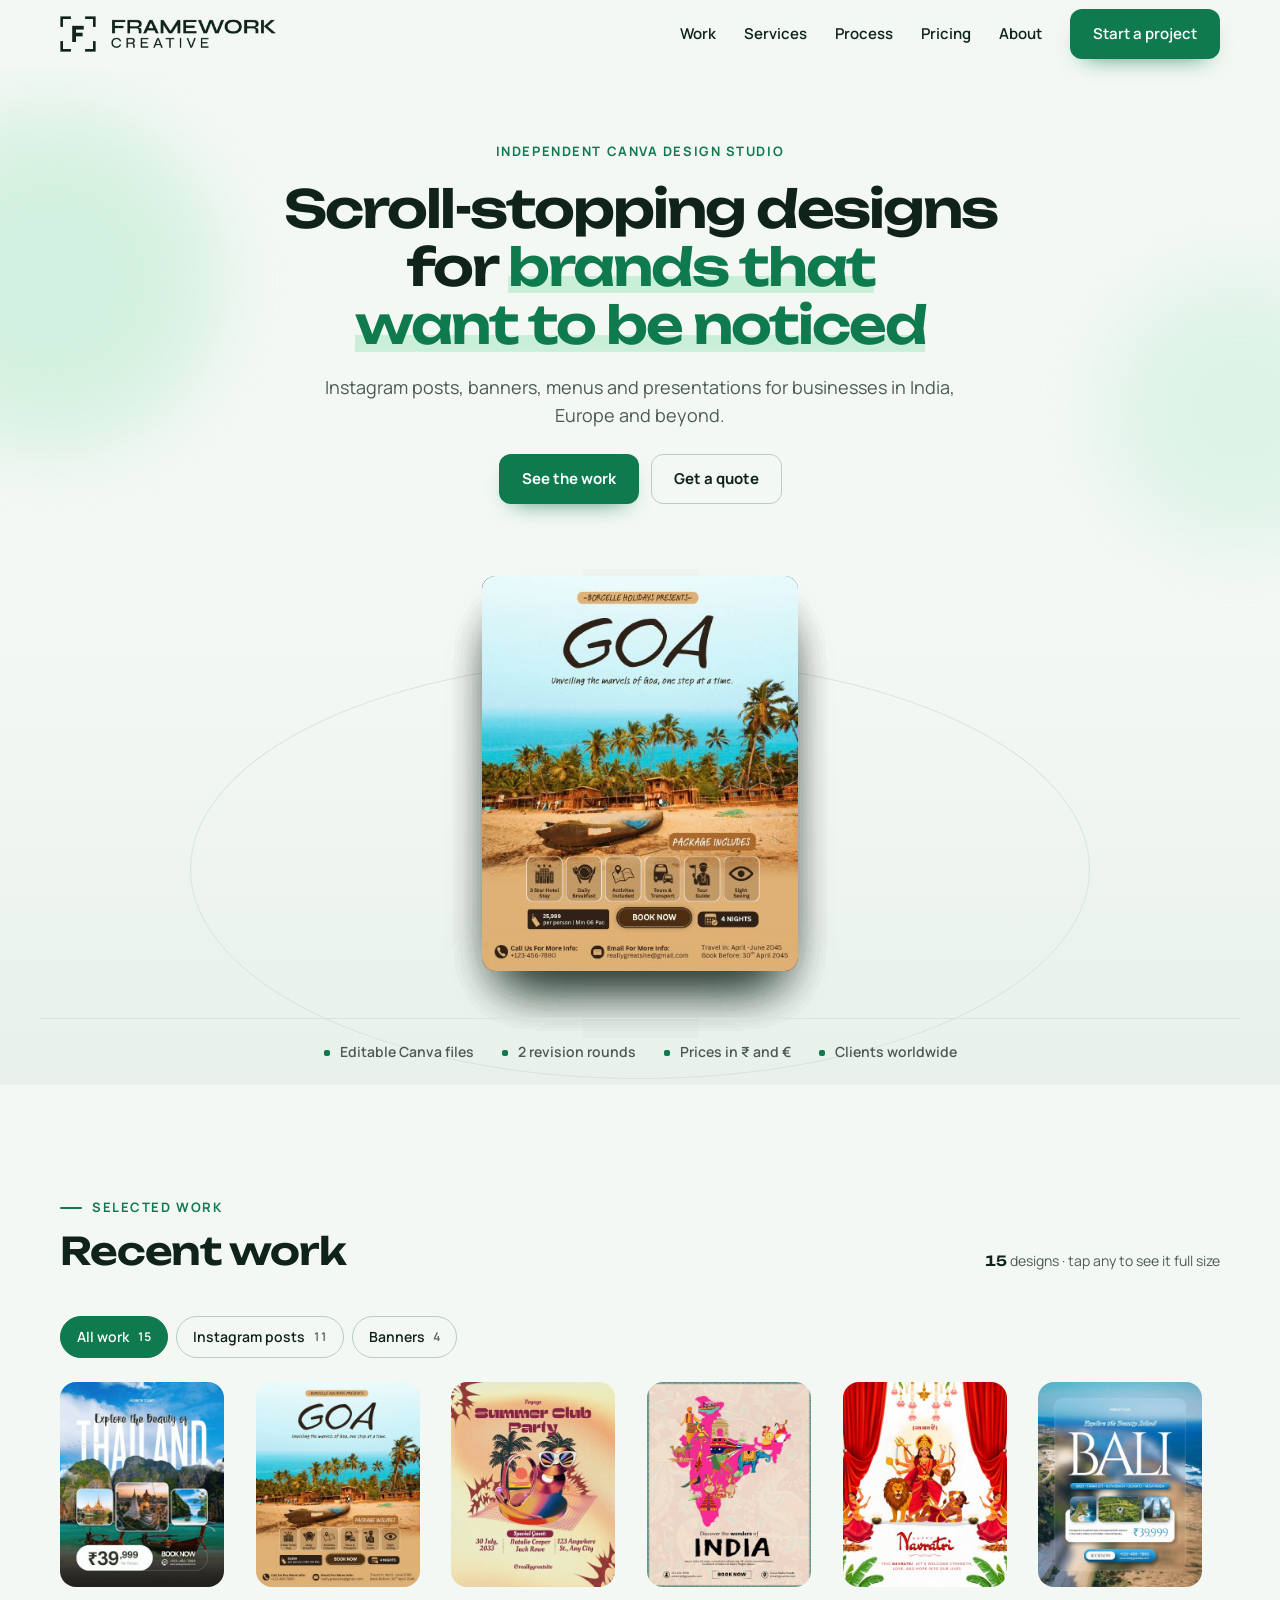
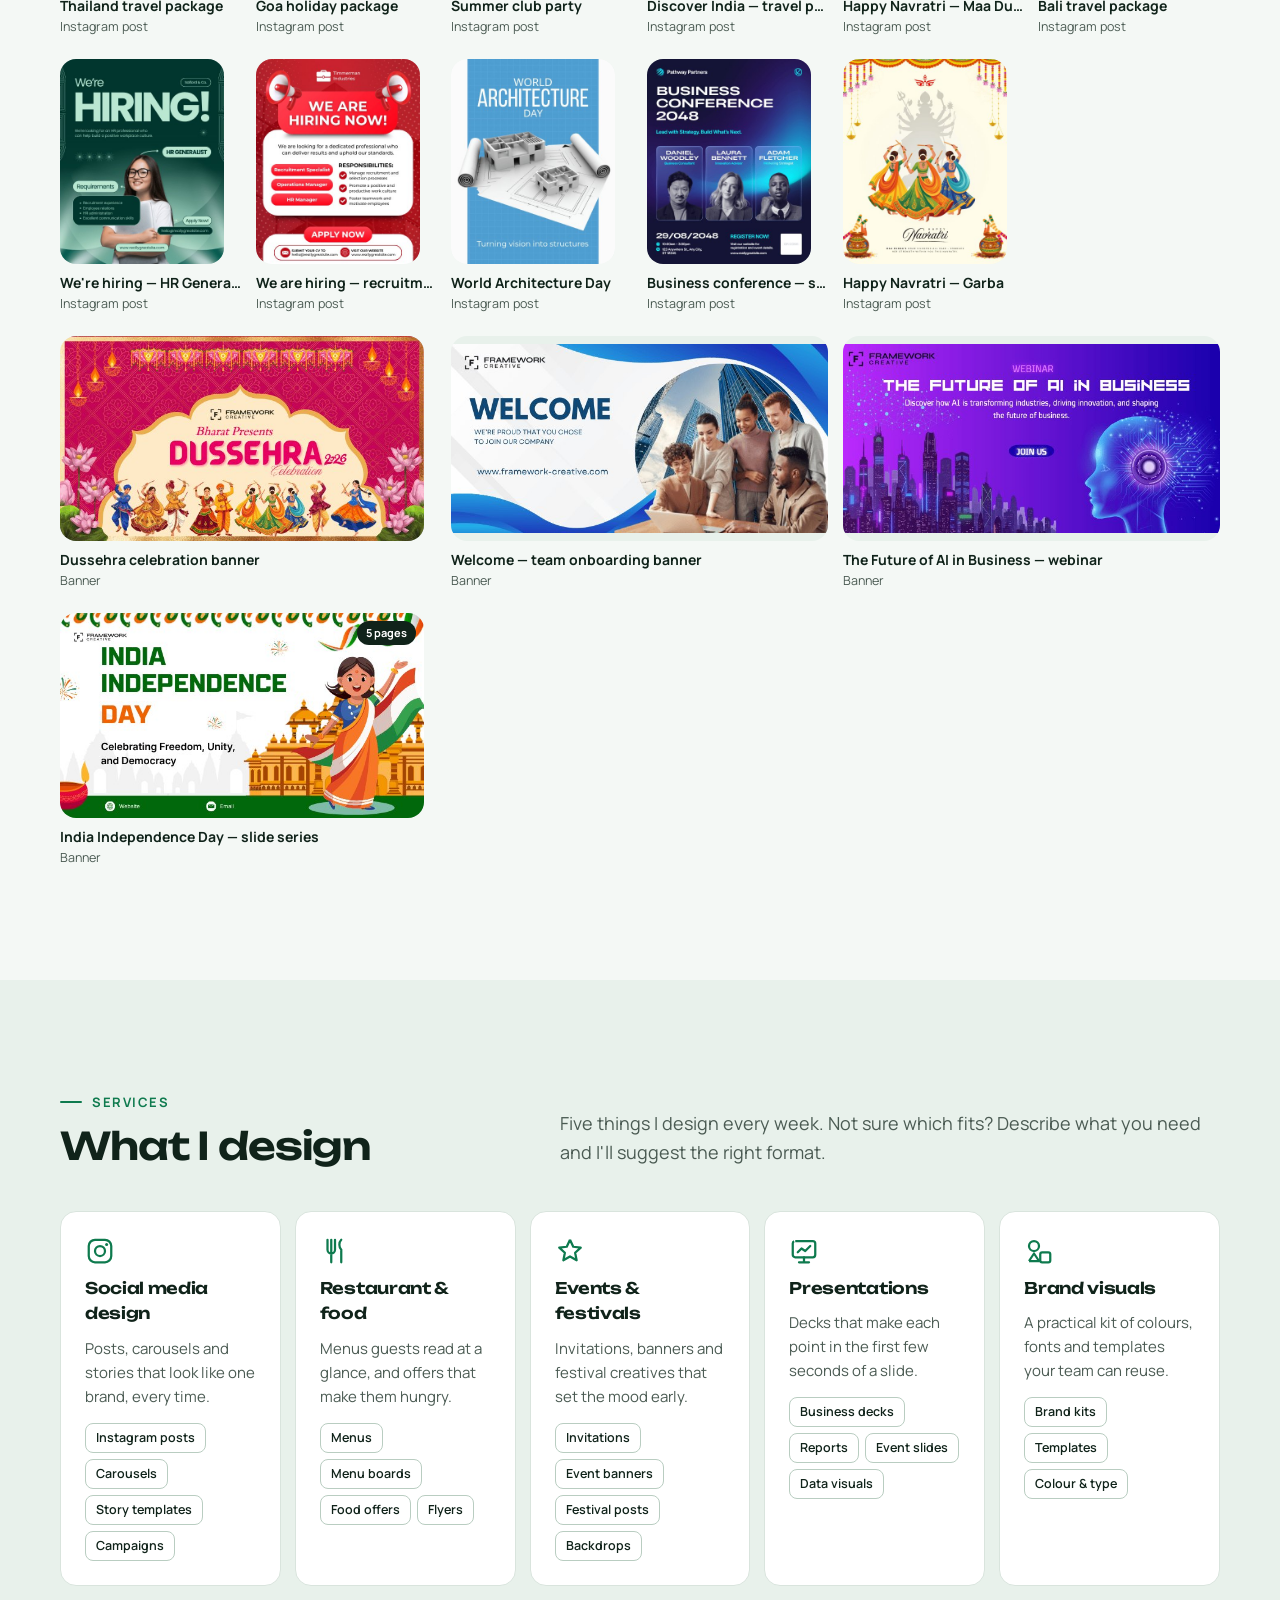
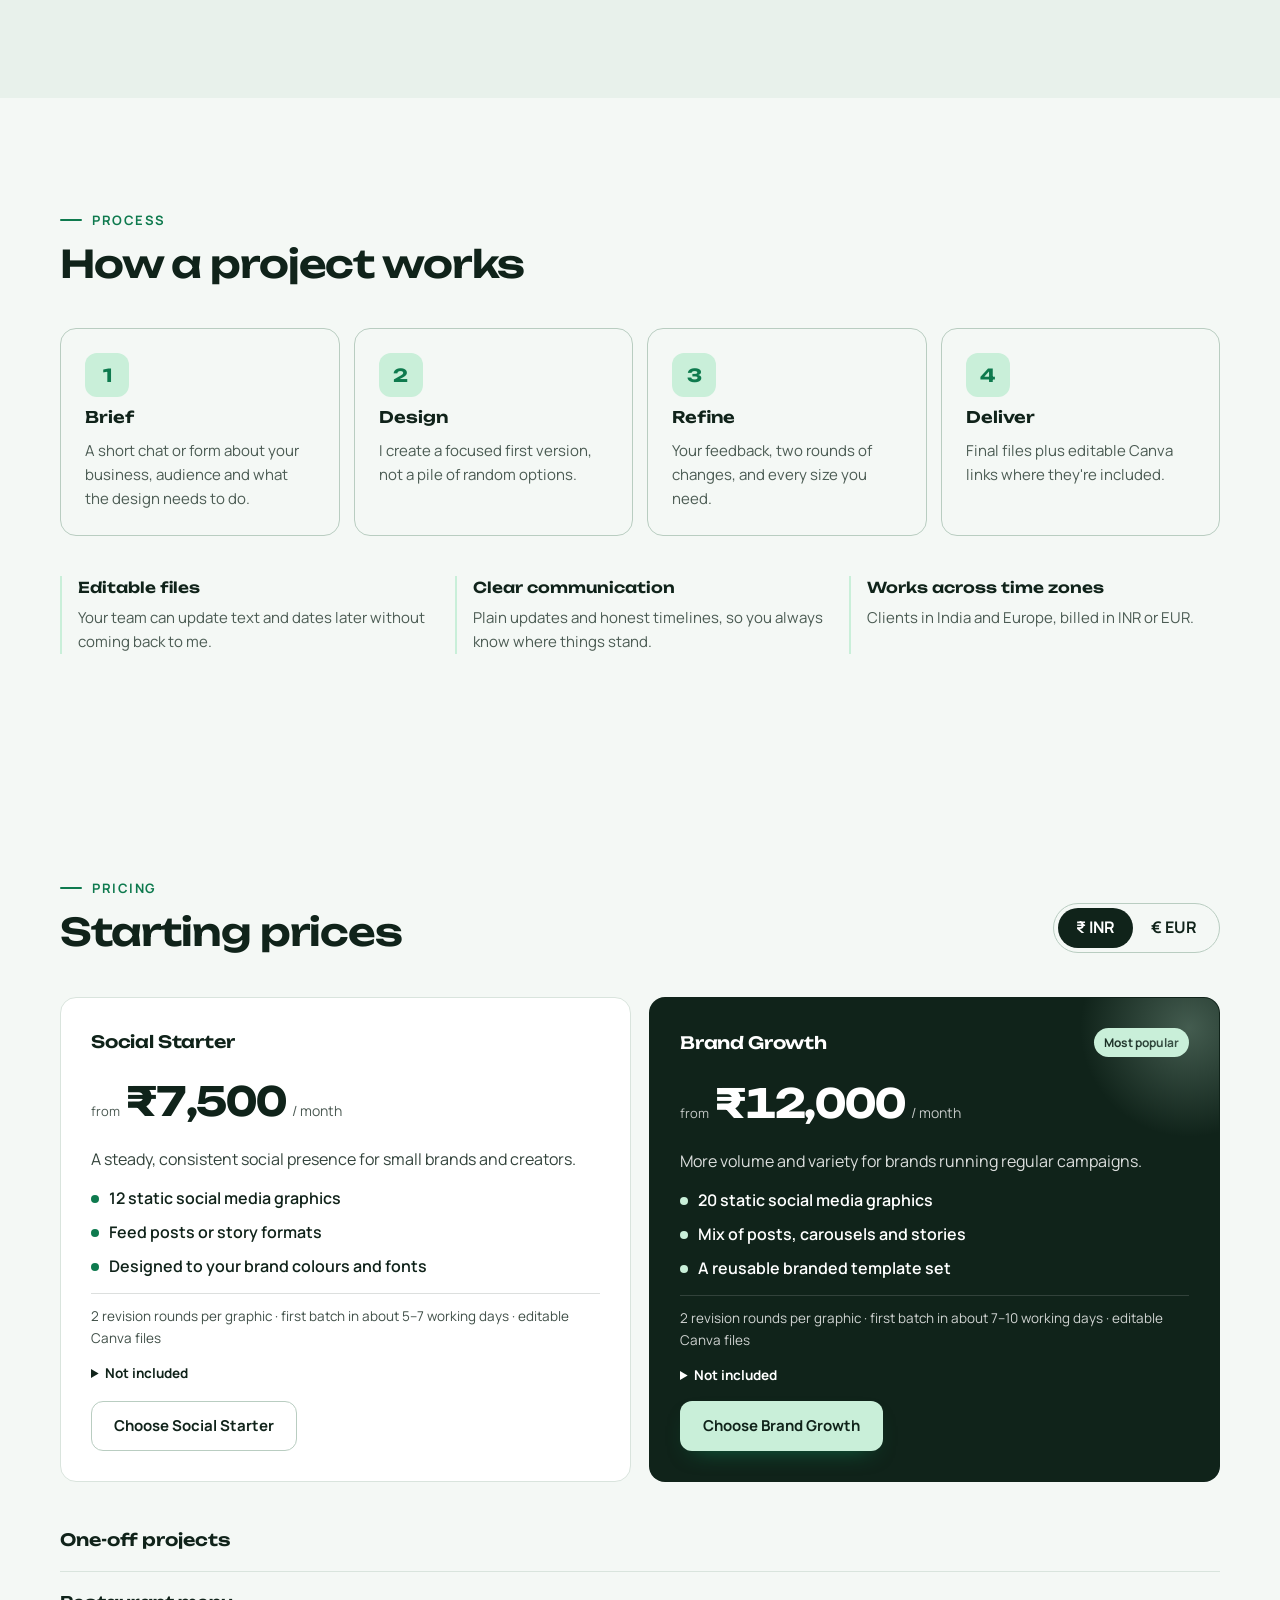
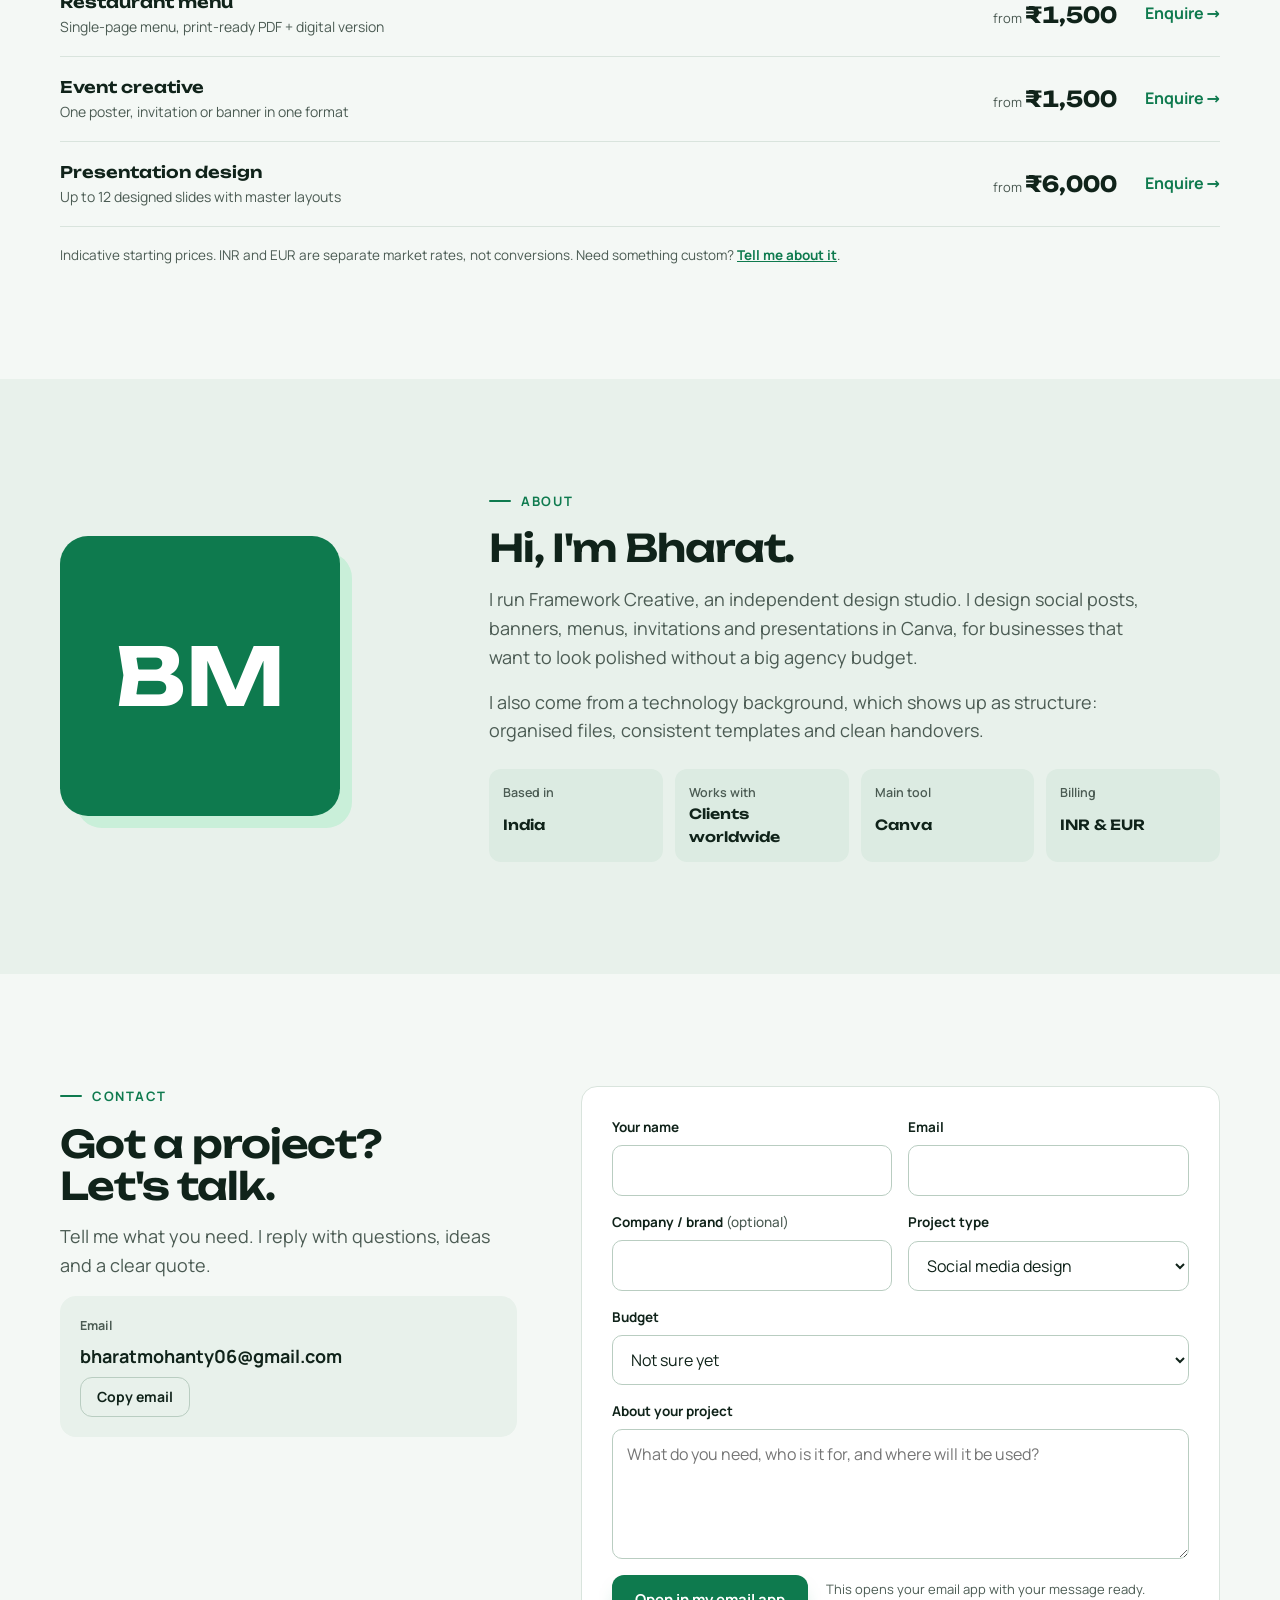
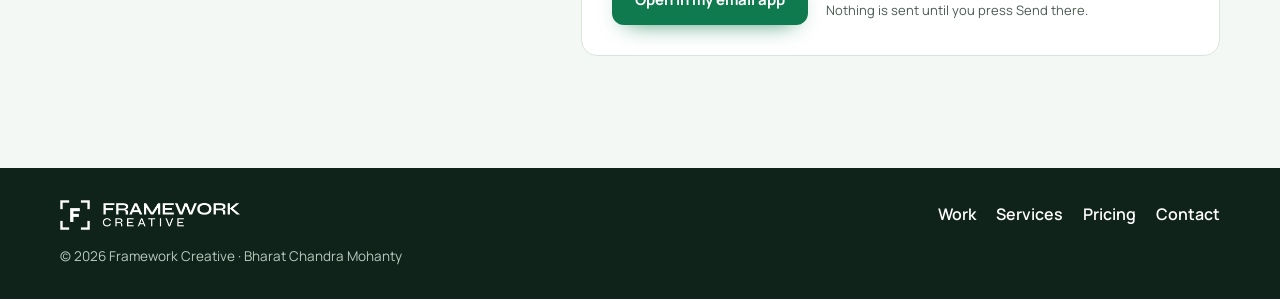
==== commit 67302559: "Use the Framework Creative logo, faster design carousel Co-Authored-By: Claude Opus 5.5 <noreply@ant" ====
--- a/index.html
+++ b/index.html
@@ -35,7 +35,7 @@
 
 <header class="site-header">
   <div class="wrap site-header__in">
-    <a class="logo" href="#top" aria-label="Framework Creative, back to top"><span class="logo__dot" aria-hidden="true"></span>Framework Creative</a>
+    <a class="logo" href="#top"><img src="assets/brand/logo.png" alt="Framework Creative — back to top" width="348" height="58"></a>
     <button class="menu-btn" type="button" data-menu-btn aria-expanded="false" aria-controls="nav">Menu</button>
     <nav class="nav" id="nav" data-nav aria-label="Primary">
       <a href="#work">Work</a>
@@ -60,10 +60,10 @@
     </div>
     <div class="flow" aria-hidden="true">
       <img src="assets/library/DAHX8bimy5I/1.jpg" alt="" style="--d:0s" fetchpriority="high">
-      <img src="assets/library/DAHX8VGGjN0/1.jpg" alt="" style="--d:-3s">
-      <img src="assets/library/DAHX8V1fUck/1.jpg" alt="" style="--d:-6s">
-      <img src="assets/library/DAHX8dybkoU/1.jpg" alt="" style="--d:-9s">
-      <img src="assets/library/DAHX8XRDrU4/1.jpg" alt="" style="--d:-12s">
+      <img src="assets/library/DAHX8VGGjN0/1.jpg" alt="" style="--d:-1.8s">
+      <img src="assets/library/DAHX8V1fUck/1.jpg" alt="" style="--d:-3.6s">
+      <img src="assets/library/DAHX8dybkoU/1.jpg" alt="" style="--d:-5.4s">
+      <img src="assets/library/DAHX8XRDrU4/1.jpg" alt="" style="--d:-7.2s">
     </div>
     <div class="wrap strip"><span>Editable Canva files</span><span>2 revision rounds</span><span>Prices in ₹ and €</span><span>Clients worldwide</span></div>
   </section>
@@ -237,7 +237,7 @@
 
 <footer class="site-footer">
   <div class="wrap footer__in">
-    <p class="footer__brand">Framework Creative</p>
+    <p class="footer__brand"><img src="assets/brand/logo-white.png" alt="Framework Creative" width="348" height="58" loading="lazy"></p>
     <nav class="footer__nav" aria-label="Footer"><a href="#work">Work</a><a href="#services">Services</a><a href="#pricing">Pricing</a><a href="#contact">Contact</a></nav>
     <p class="footer__copy">© <span data-year>2026</span> Framework Creative · <span data-founder>Bharat Chandra Mohanty</span></p>
   </div>
--- a/css/style.css
+++ b/css/style.css
@@ -236,7 +236,7 @@
 
 /* 3D cover-flow of real designs */
 .flow{--h:clamp(340px,40vw,470px);position:relative;height:var(--h);margin-top:clamp(28px,4vw,44px);perspective:1400px;animation:rise 1.1s var(--ease) .25s both}
-.flow img{position:absolute;left:calc(50% - .4 * .84 * var(--h));top:6%;height:84%;width:auto;max-width:none;aspect-ratio:4/5;object-fit:cover;border-radius:14px;box-shadow:0 30px 50px -24px rgba(16,35,26,.45);animation:flow 15s cubic-bezier(.65,0,.35,1) infinite;animation-delay:var(--d)}
+.flow img{position:absolute;left:calc(50% - .4 * .84 * var(--h));top:6%;height:84%;width:auto;max-width:none;aspect-ratio:4/5;object-fit:cover;border-radius:14px;box-shadow:0 30px 50px -24px rgba(16,35,26,.45);animation:flow 9s cubic-bezier(.65,0,.35,1) infinite;animation-delay:var(--d)}
 .flow:hover img{animation-play-state:paused}
 @keyframes flow{
   0%,14%{transform:translateX(0) scale(1) rotateY(0);z-index:5;opacity:1;filter:none}
@@ -364,3 +364,8 @@
 /* Very small phones */
 @media (max-width:360px){.logo{font-size:13px;gap:8px}.site-header__in{gap:10px}.menu-btn{padding:8px 12px}}
 .chip[aria-pressed="true"] .chip__n{opacity:1}
+
+/* Logo image (header and footer) */
+.logo img{height:36px;width:auto}
+.footer__brand img{height:30px;width:auto}
+@media (max-width:360px){.logo img{height:26px}}
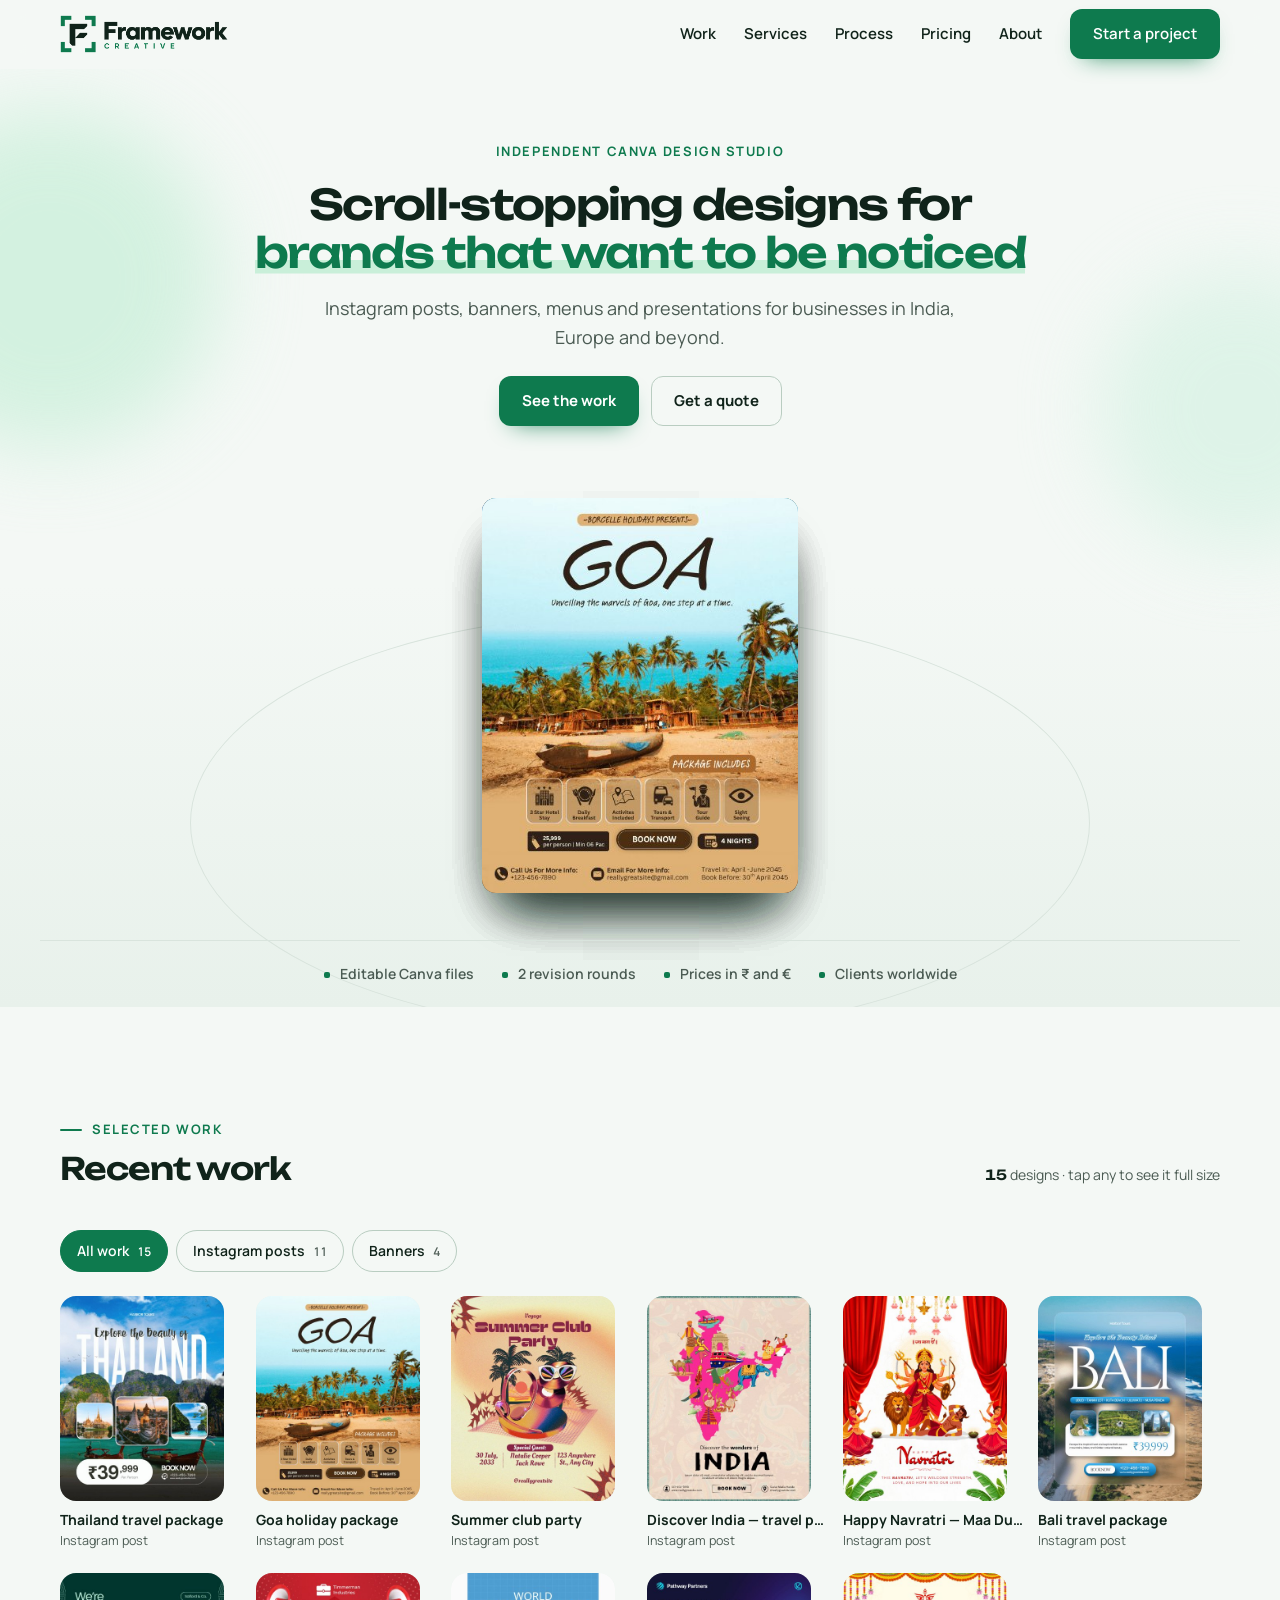
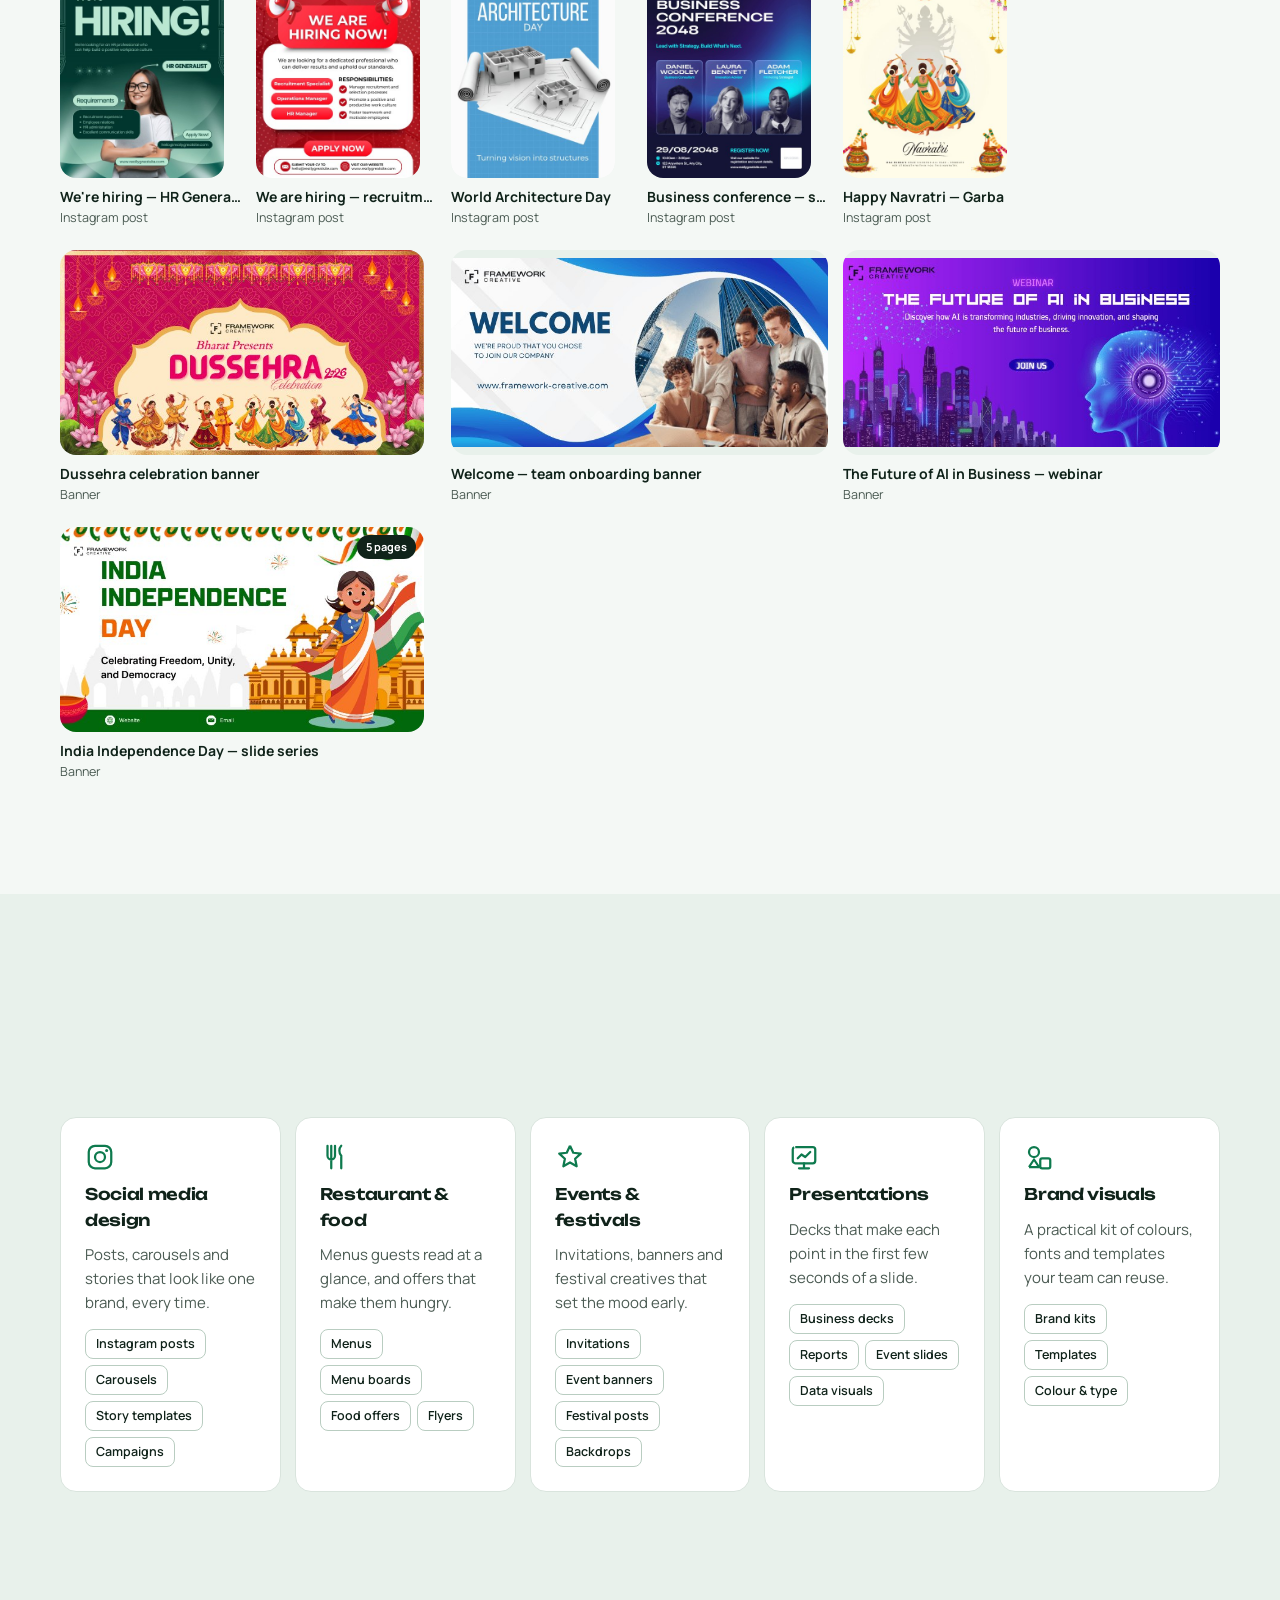
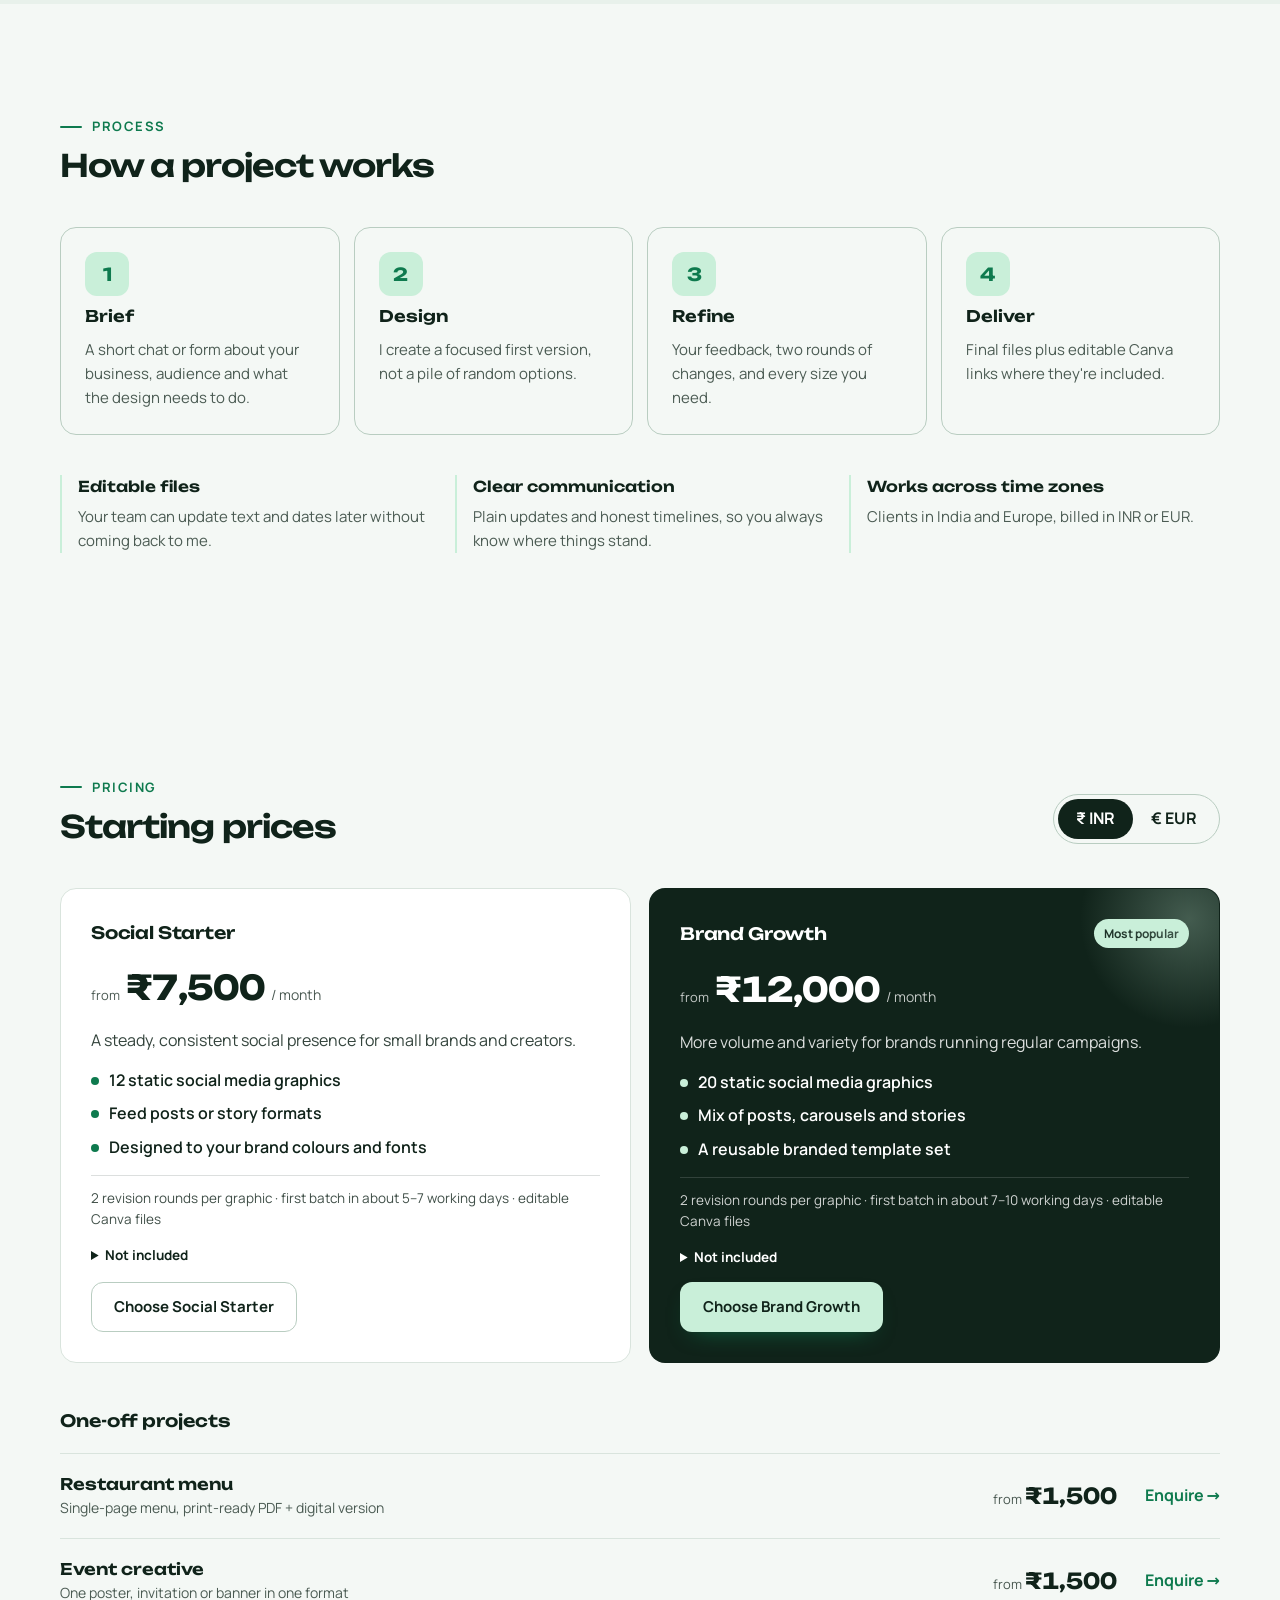
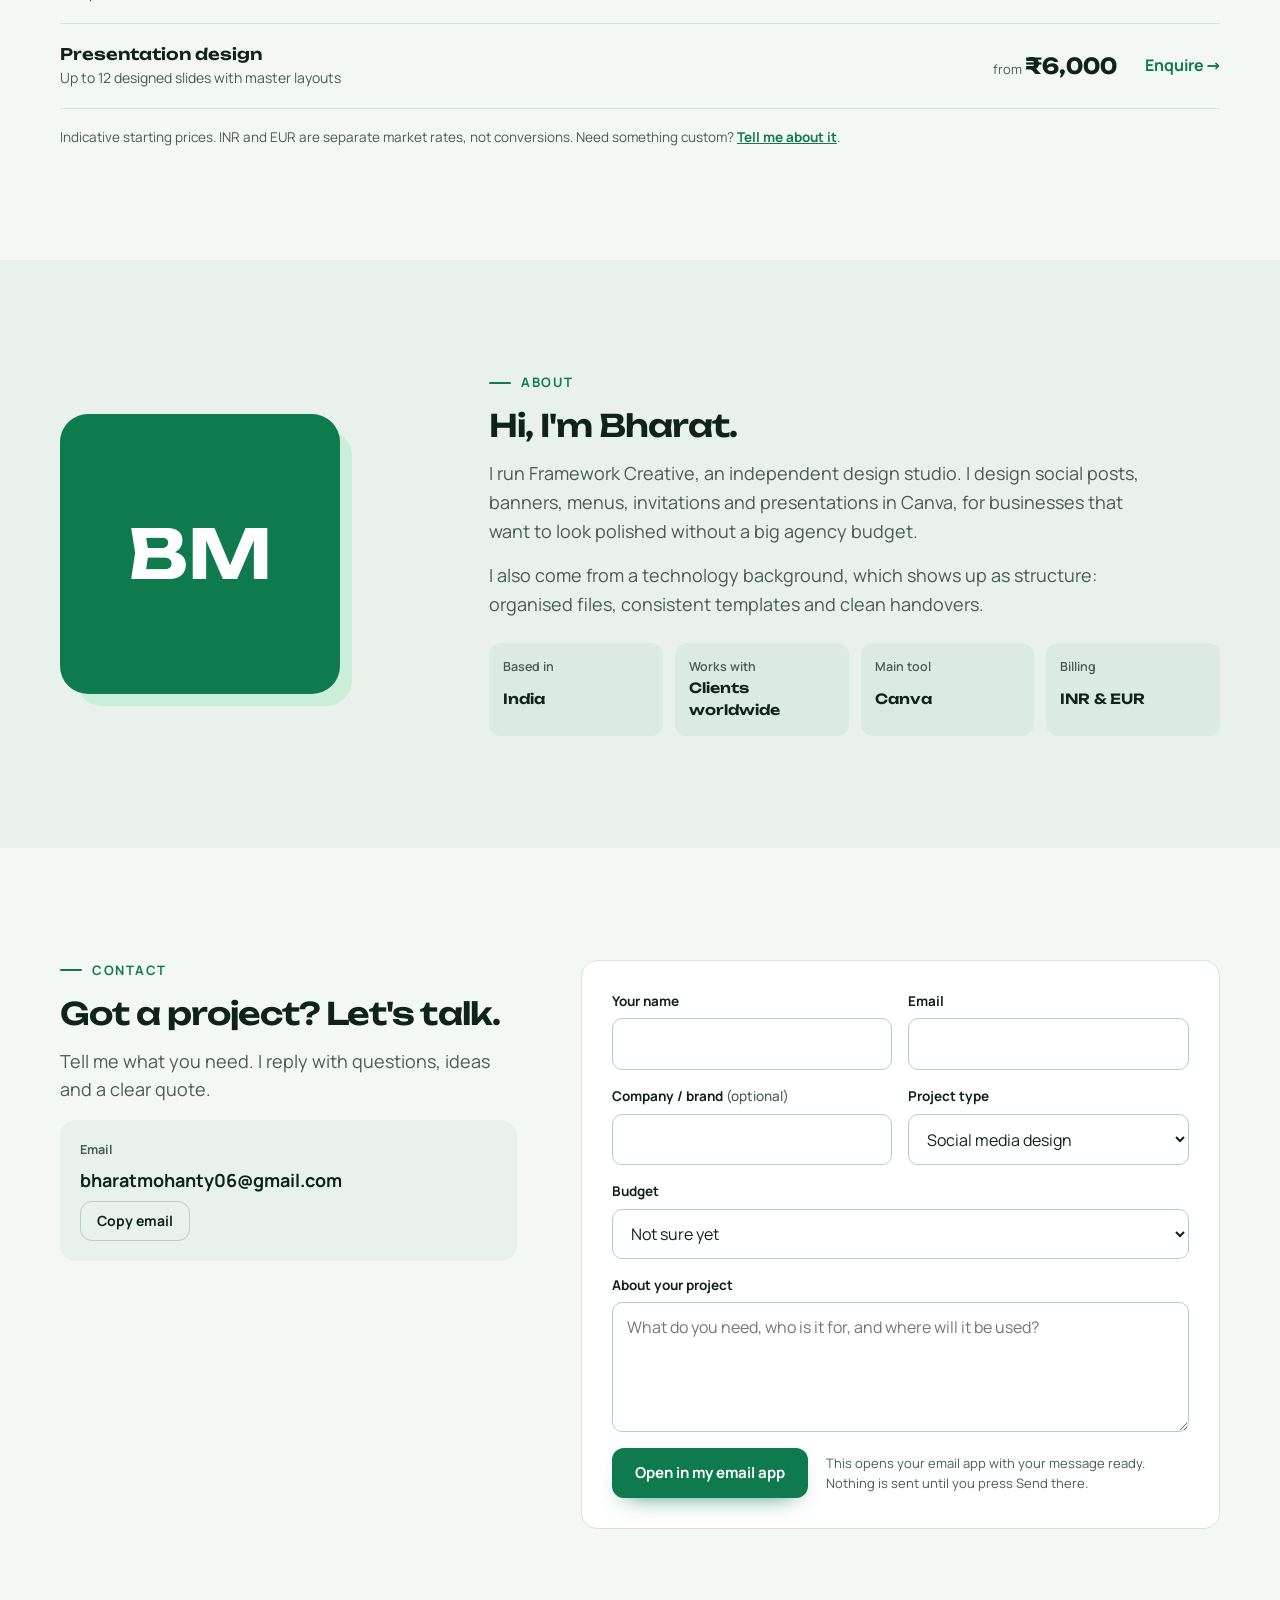
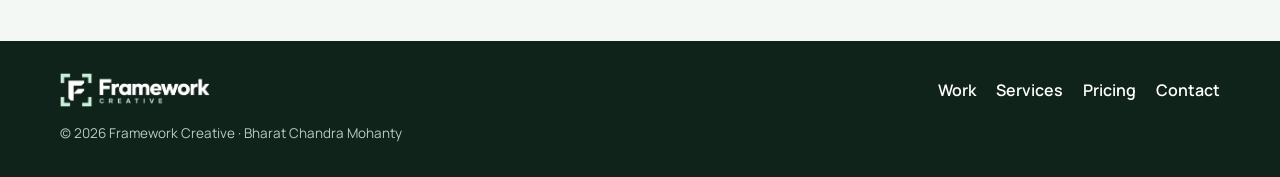
==== commit f775047a: "New Framework Creative logo, PNG favicon and app icon Co-Authored-By: Claude Opus 5.5 <noreply@anthr" ====
--- a/index.html
+++ b/index.html
@@ -17,7 +17,8 @@
   <meta property="og:image:width" content="1200">
   <meta property="og:image:height" content="630">
   <meta name="twitter:card" content="summary_large_image">
-  <link rel="icon" href="favicon.svg" type="image/svg+xml">
+  <link rel="icon" href="favicon.png" type="image/png">
+  <link rel="apple-touch-icon" href="apple-touch-icon.png">
   <link rel="preload" href="assets/fonts/unbounded-latin-wght-normal.woff2" as="font" type="font/woff2" crossorigin>
   <link rel="preload" href="assets/fonts/manrope-latin-wght-normal.woff2" as="font" type="font/woff2" crossorigin>
   <link rel="stylesheet" href="css/style.css">
@@ -35,7 +36,7 @@
 
 <header class="site-header">
   <div class="wrap site-header__in">
-    <a class="logo" href="#top"><img src="assets/brand/logo.png" alt="Framework Creative — back to top" width="348" height="58"></a>
+    <a class="logo" href="#top"><img src="assets/brand/logo.png" alt="Framework Creative — back to top" width="1298" height="294"></a>
     <button class="menu-btn" type="button" data-menu-btn aria-expanded="false" aria-controls="nav">Menu</button>
     <nav class="nav" id="nav" data-nav aria-label="Primary">
       <a href="#work">Work</a>
@@ -237,7 +238,7 @@
 
 <footer class="site-footer">
   <div class="wrap footer__in">
-    <p class="footer__brand"><img src="assets/brand/logo-white.png" alt="Framework Creative" width="348" height="58" loading="lazy"></p>
+    <p class="footer__brand"><img src="assets/brand/logo-white.png" alt="Framework Creative" width="1298" height="294" loading="lazy"></p>
     <nav class="footer__nav" aria-label="Footer"><a href="#work">Work</a><a href="#services">Services</a><a href="#pricing">Pricing</a><a href="#contact">Contact</a></nav>
     <p class="footer__copy">© <span data-year>2026</span> Framework Creative · <span data-founder>Bharat Chandra Mohanty</span></p>
   </div>
--- a/css/style.css
+++ b/css/style.css
@@ -52,7 +52,7 @@
 .skip-link{position:absolute;left:12px;top:-60px;z-index:100;padding:10px 16px;border-radius:10px;background:var(--fg);color:#fff;font-weight:700;text-decoration:none;transition:top .2s}
 .skip-link:focus{top:12px}
 .eyebrow{display:inline-flex;align-items:center;gap:10px;font-size:13px;font-weight:700;letter-spacing:.12em;text-transform:uppercase;color:var(--accent)}
-.h2{font-family:var(--font-d);font-weight:600;font-size:clamp(26px,3.4vw,38px);line-height:1.1;letter-spacing:-.03em;text-wrap:balance}
+.h2{font-family:var(--font-d);font-weight:600;font-size:clamp(22px,2.7vw,31px);line-height:1.1;letter-spacing:-.03em;text-wrap:balance}
 .lead{font-size:clamp(16px,1.6vw,18px);color:var(--muted);max-width:60ch}
 .sec-head{display:flex;flex-wrap:wrap;align-items:flex-end;justify-content:space-between;gap:16px 40px;margin-bottom:clamp(28px,4vw,44px)}
 .sec-head__text{display:grid;gap:12px;justify-items:start;min-width:0}
@@ -168,7 +168,7 @@
 .plan__price{display:flex;align-items:baseline;flex-wrap:wrap;gap:6px}
 .plan__from{font-size:13px;opacity:.75}
 .price{display:inline-block}
-.plan__price .price{font-family:var(--font-d);font-size:clamp(32px,4vw,40px);font-weight:700;letter-spacing:-.03em;font-variant-numeric:tabular-nums}
+.plan__price .price{font-family:var(--font-d);font-size:clamp(28px,3.2vw,34px);font-weight:700;letter-spacing:-.03em;font-variant-numeric:tabular-nums}
 .price.flip{animation:flip .5s var(--ease)}
 .plan__per{font-size:14px;opacity:.75}
 .plan__sum{opacity:.85}
@@ -226,7 +226,7 @@
 .blob--a{width:340px;height:340px;left:-120px;top:40px;background:var(--mint);animation:float 14s ease-in-out infinite}
 .blob--b{width:280px;height:280px;right:-100px;top:200px;background:#d7f2e4;animation:float 17s ease-in-out -6s infinite reverse}
 .hero__text{position:relative;display:grid;justify-items:center;text-align:center;gap:18px}
-.hero h1{font-family:var(--font-d);font-weight:600;font-size:clamp(30px,4.4vw,52px);line-height:1.12;letter-spacing:-.04em;max-width:860px;text-wrap:balance}
+.hero h1{font-family:var(--font-d);font-weight:600;font-size:clamp(26px,3.5vw,42px);line-height:1.15;letter-spacing:-.04em;max-width:860px;text-wrap:balance}
 .hero h1 em{font-style:normal;color:var(--accent);background:linear-gradient(var(--mint),var(--mint)) no-repeat 0 88%/100% 26%}
 .hero .lead{text-align:center}
 .hero__ctas{display:flex;flex-wrap:wrap;justify-content:center;gap:12px;margin-top:6px}
@@ -281,7 +281,7 @@
 .about__in{display:grid;grid-template-columns:minmax(0,1fr) minmax(0,2fr);gap:clamp(28px,5vw,64px);align-items:center}
 .about__badge,.about__photo{aspect-ratio:1;max-width:280px;width:100%;border-radius:28px;box-shadow:14px 14px 0 -2px var(--mint)}
 .about__photo{object-fit:cover}
-.about__badge{display:grid;place-items:center;background:var(--accent);color:#fff;font-family:var(--font-d);font-weight:700;font-size:clamp(48px,7vw,80px)}
+.about__badge{display:grid;place-items:center;background:var(--accent);color:#fff;font-family:var(--font-d);font-weight:700;font-size:clamp(42px,6vw,68px)}
 .about__badge span{animation:float 8s ease-in-out infinite}
 .about__text{display:grid;gap:16px;min-width:0}
 .facts{display:grid;grid-template-columns:repeat(auto-fit,minmax(130px,1fr));gap:12px;margin-top:8px}
@@ -366,6 +366,6 @@
 .chip[aria-pressed="true"] .chip__n{opacity:1}
 
 /* Logo image (header and footer) */
-.logo img{height:36px;width:auto}
-.footer__brand img{height:30px;width:auto}
-@media (max-width:360px){.logo img{height:26px}}
+.logo img{height:38px;width:auto}
+.footer__brand img{height:34px;width:auto}
+@media (max-width:360px){.logo img{height:30px}}
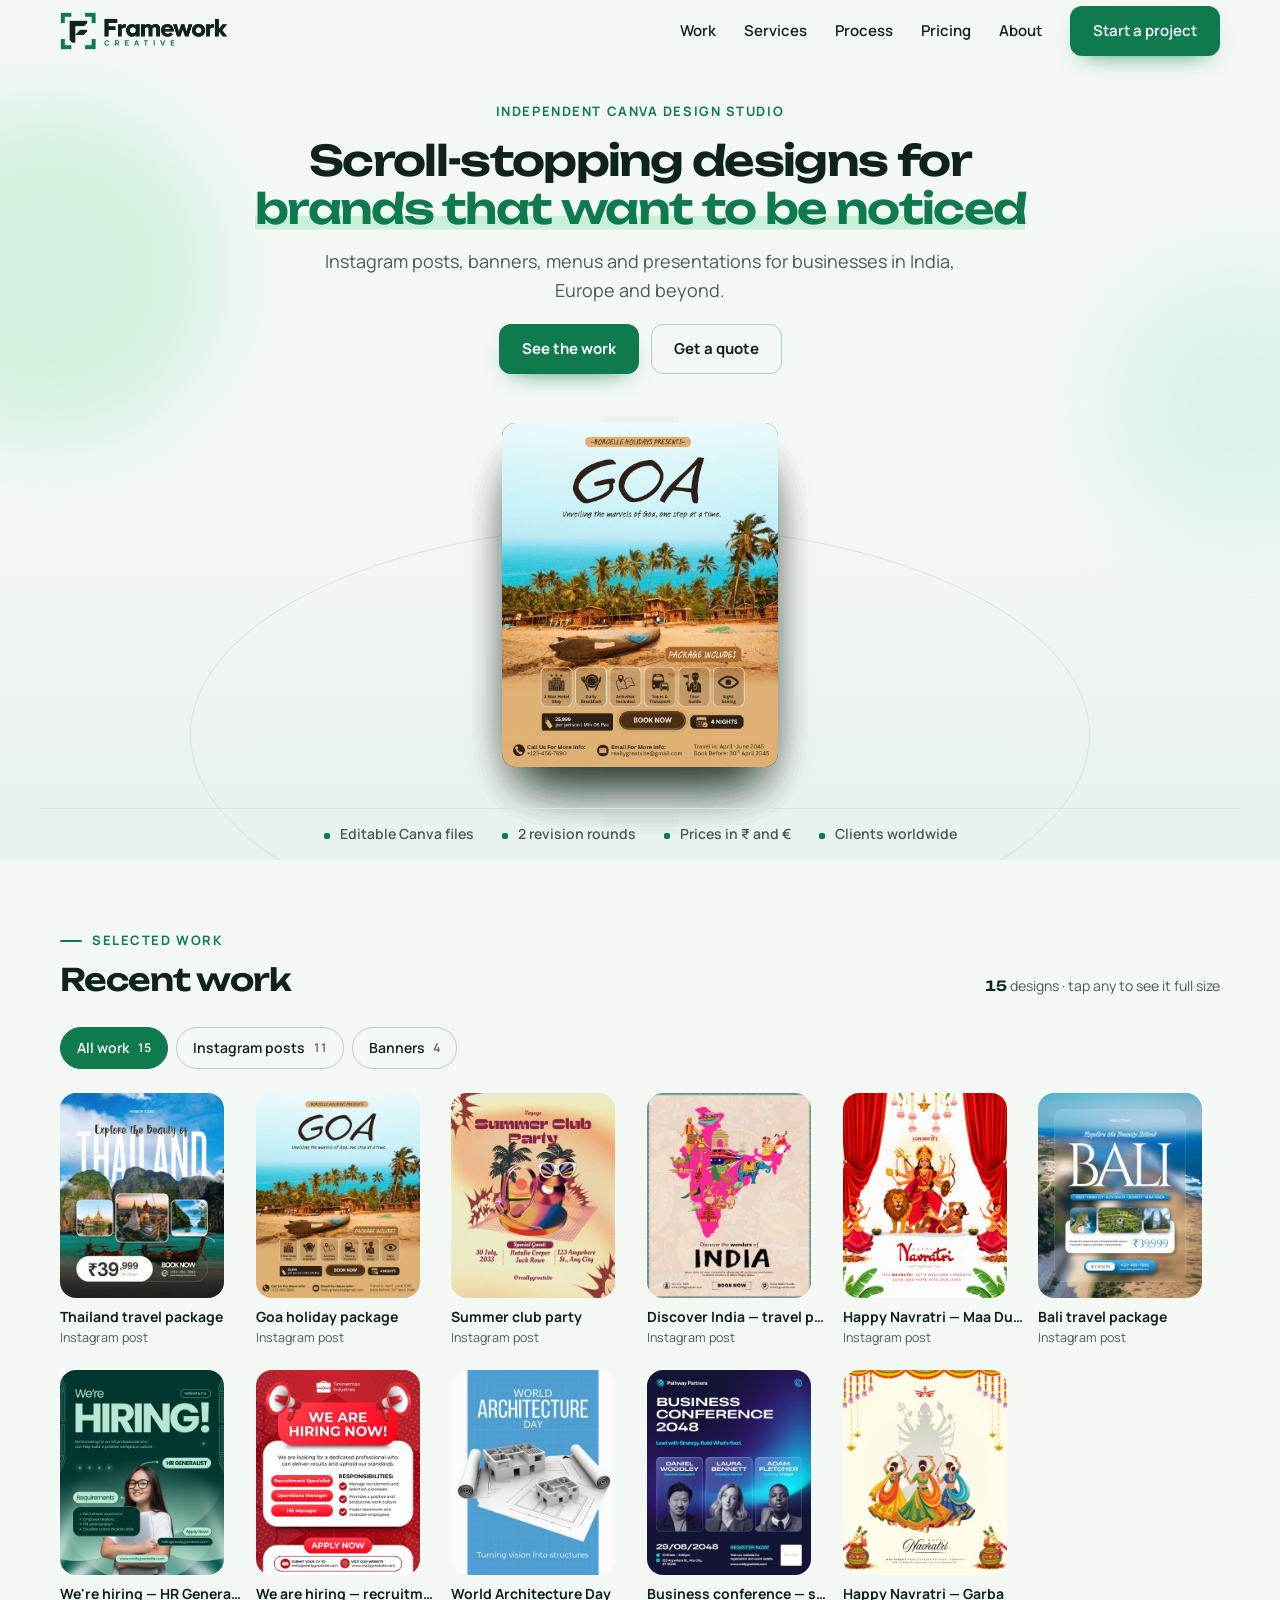
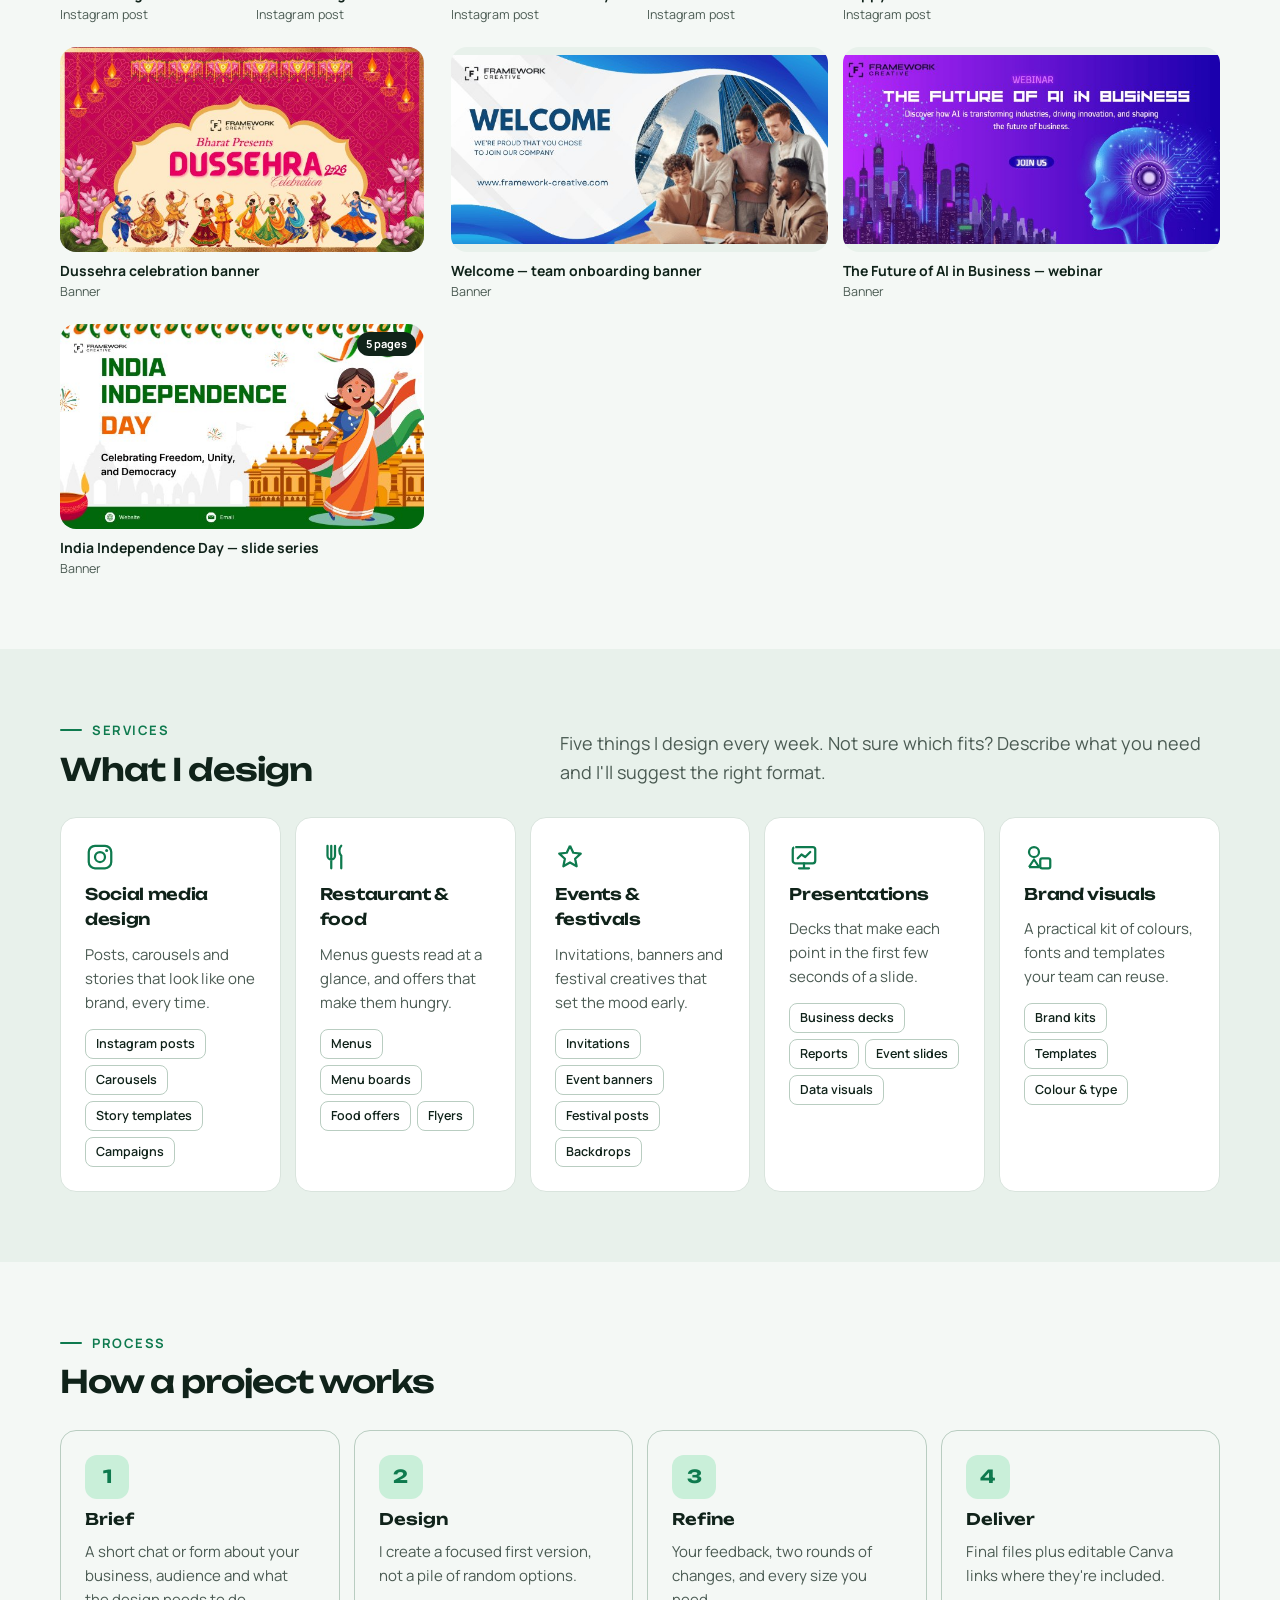
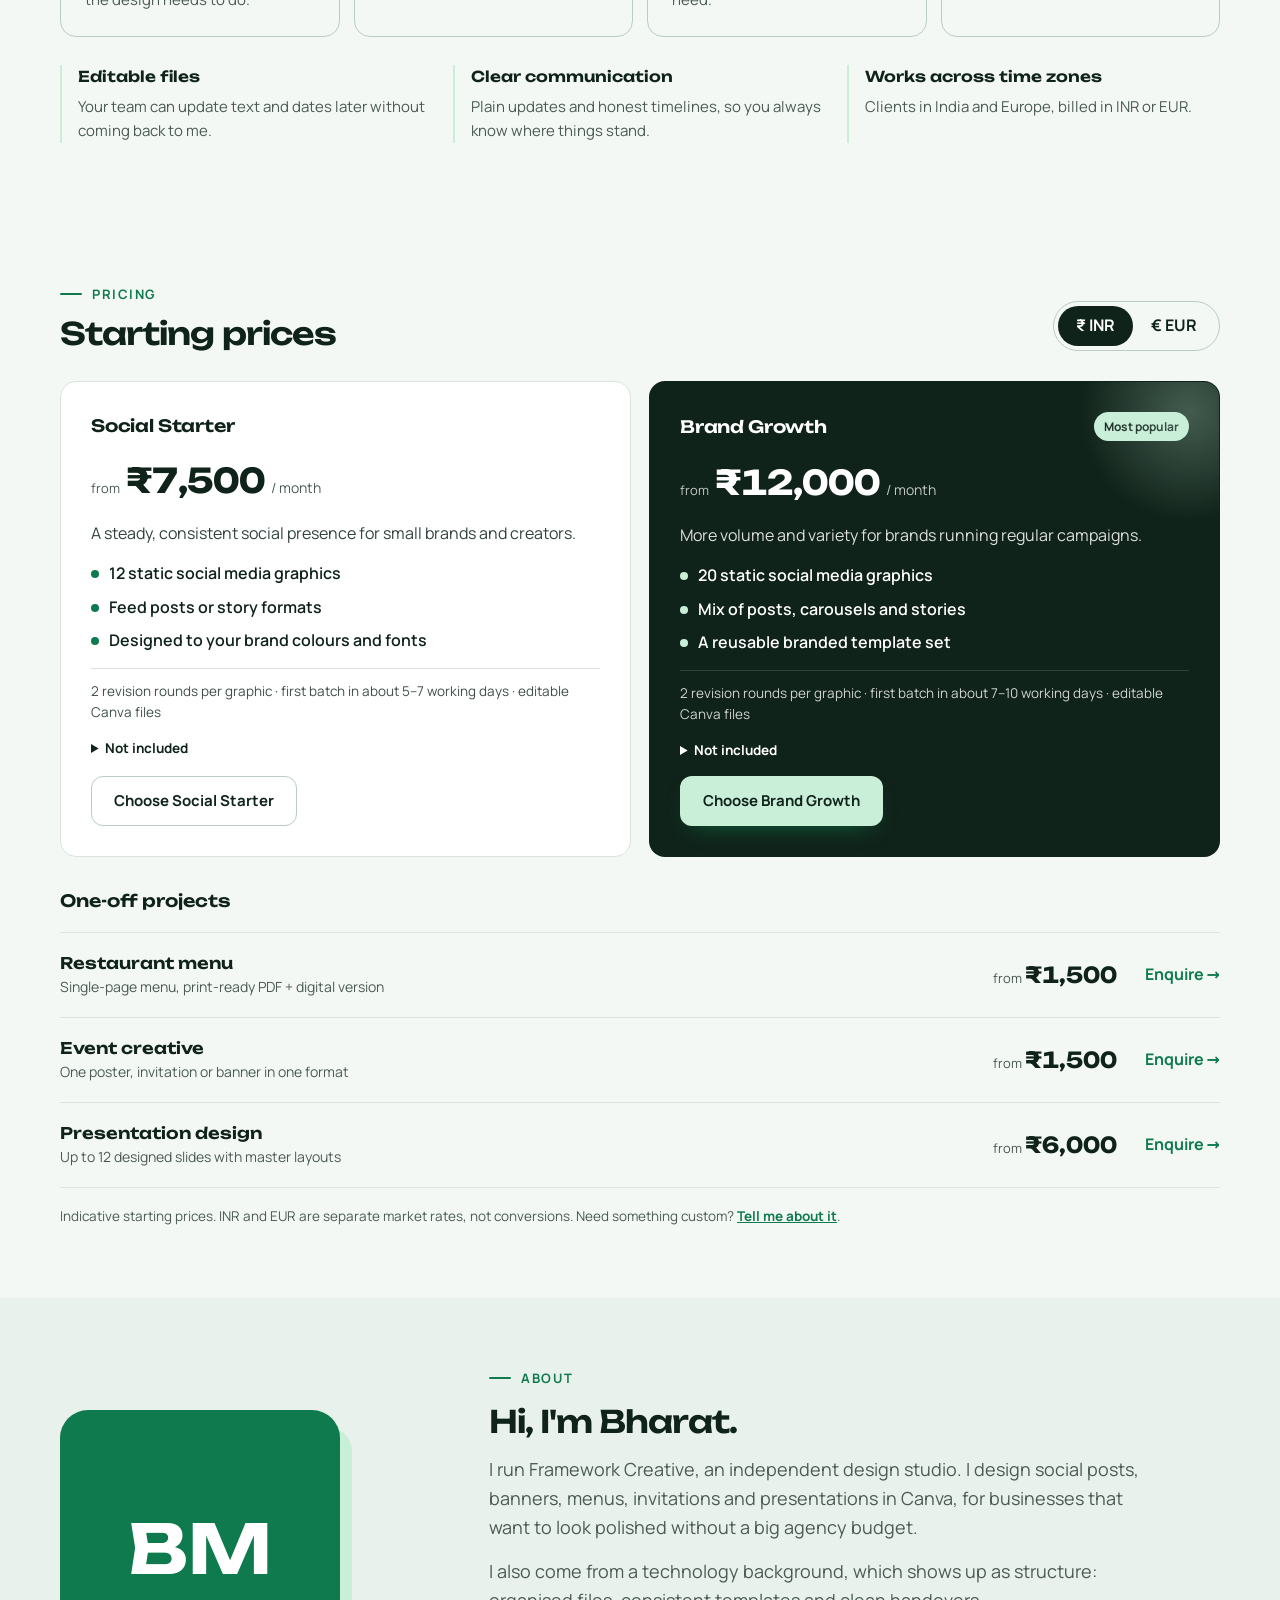
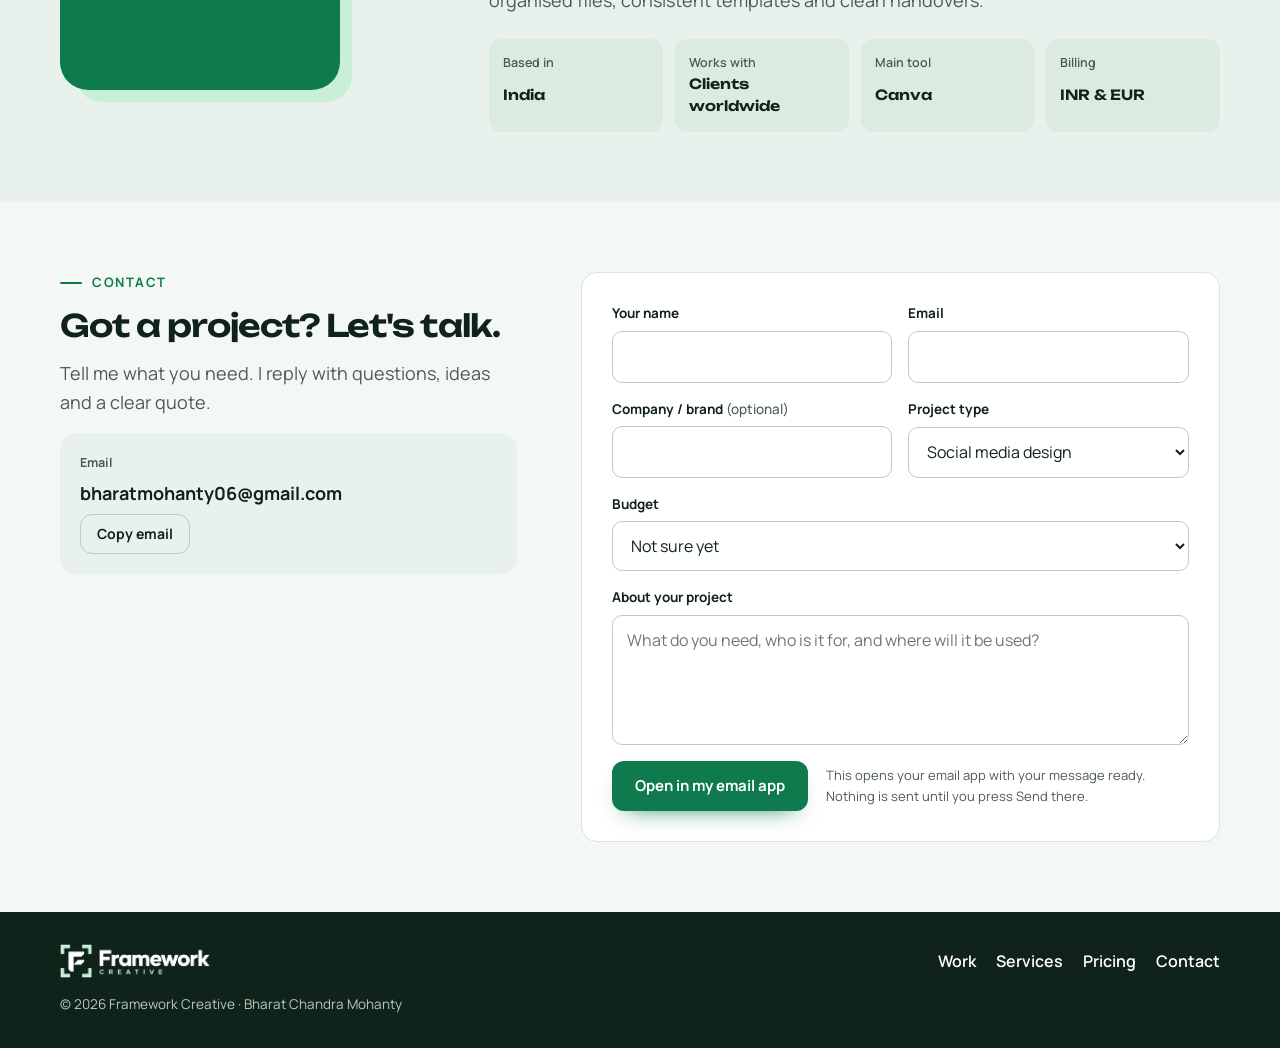
==== commit 72a35bc8: "Tighter spacing; redesigned phone menu Less padding in hero and between sections. Phone menu is now " ====
--- a/index.html
+++ b/index.html
@@ -37,7 +37,7 @@
 <header class="site-header">
   <div class="wrap site-header__in">
     <a class="logo" href="#top"><img src="assets/brand/logo.png" alt="Framework Creative — back to top" width="1298" height="294"></a>
-    <button class="menu-btn" type="button" data-menu-btn aria-expanded="false" aria-controls="nav">Menu</button>
+    <button class="menu-btn" type="button" data-menu-btn aria-expanded="false" aria-controls="nav"><span class="menu-btn__icon" aria-hidden="true"></span><span data-menu-label>Menu</span></button>
     <nav class="nav" id="nav" data-nav aria-label="Primary">
       <a href="#work">Work</a>
       <a href="#services">Services</a>
--- a/css/style.css
+++ b/css/style.css
@@ -47,14 +47,14 @@
 :focus-visible{outline:2px solid var(--accent);outline-offset:3px}
 ::selection{background:var(--mint);color:var(--fg)}
 .wrap{width:100%;max-width:1200px;margin-inline:auto;padding-left:max(20px,env(safe-area-inset-left,0px));padding-right:max(20px,env(safe-area-inset-right,0px))}
-.section{padding-block:clamp(64px,9vw,112px)}
+.section{padding-block:clamp(44px,5.5vw,76px)}
 .visually-hidden{position:absolute!important;width:1px;height:1px;overflow:hidden;clip-path:inset(50%);white-space:nowrap}
 .skip-link{position:absolute;left:12px;top:-60px;z-index:100;padding:10px 16px;border-radius:10px;background:var(--fg);color:#fff;font-weight:700;text-decoration:none;transition:top .2s}
 .skip-link:focus{top:12px}
 .eyebrow{display:inline-flex;align-items:center;gap:10px;font-size:13px;font-weight:700;letter-spacing:.12em;text-transform:uppercase;color:var(--accent)}
 .h2{font-family:var(--font-d);font-weight:600;font-size:clamp(22px,2.7vw,31px);line-height:1.1;letter-spacing:-.03em;text-wrap:balance}
 .lead{font-size:clamp(16px,1.6vw,18px);color:var(--muted);max-width:60ch}
-.sec-head{display:flex;flex-wrap:wrap;align-items:flex-end;justify-content:space-between;gap:16px 40px;margin-bottom:clamp(28px,4vw,44px)}
+.sec-head{display:flex;flex-wrap:wrap;align-items:flex-end;justify-content:space-between;gap:16px 40px;margin-bottom:clamp(20px,2.6vw,30px)}
 .sec-head__text{display:grid;gap:12px;justify-items:start;min-width:0}
 
 /* ---------- 4. Components ---------- */
@@ -77,7 +77,7 @@
 /* Header */
 .site-header{position:sticky;top:0;z-index:50;padding-top:env(safe-area-inset-top,0px);background:color-mix(in srgb,var(--bg) 86%,transparent);-webkit-backdrop-filter:blur(12px);backdrop-filter:blur(12px);border-bottom:1px solid transparent;transition:border-color .3s,box-shadow .3s}
 .site-header.is-scrolled{border-bottom-color:var(--line);box-shadow:0 8px 24px -18px rgba(16,35,26,.4)}
-.site-header__in{position:relative;display:flex;align-items:center;justify-content:space-between;gap:20px;min-height:68px}
+.site-header__in{position:relative;display:flex;align-items:center;justify-content:space-between;gap:20px;min-height:62px}
 .logo{display:flex;align-items:center;gap:10px;text-decoration:none;font-family:var(--font-d);font-weight:600;font-size:15px;letter-spacing:-.01em;white-space:nowrap}
 .logo__dot{width:14px;height:14px;border-radius:4px;background:var(--accent);box-shadow:6px 6px 0 -2px var(--mint);transition:transform .5s var(--ease)}
 .logo:hover .logo__dot{transform:rotate(90deg)}
@@ -89,12 +89,23 @@
 .nav a:not(.btn):hover::after{transform:scaleX(1);transform-origin:left}
 .menu-btn{display:none;min-height:44px;padding:8px 14px;border-radius:var(--radius-btn);border:1.5px solid var(--line-strong);background:transparent;font-weight:700}
 @media (max-width:880px){
-  .menu-btn{display:inline-flex;align-items:center}
-  .nav{position:absolute;left:calc(-1 * max(20px,env(safe-area-inset-left,0px)));right:calc(-1 * max(20px,env(safe-area-inset-right,0px)));top:100%;flex-direction:column;align-items:stretch;gap:0;padding:8px max(20px,env(safe-area-inset-right,0px)) 20px max(20px,env(safe-area-inset-left,0px));background:var(--bg);border-bottom:1px solid var(--line);box-shadow:0 20px 30px -24px rgba(16,35,26,.5);display:none}
-  .nav.is-open{display:flex;animation:drop .35s var(--ease)}
-  .nav a:not(.btn){padding:14px 0;border-bottom:1px solid var(--line)}
-  .nav a:not(.btn)::after{display:none}
-  .nav .btn{margin-top:14px}
+  .menu-btn{display:inline-flex;align-items:center;gap:8px;transition:background .2s,border-color .2s}
+  .menu-btn[aria-expanded="true"]{background:var(--fg);border-color:var(--fg);color:#fff}
+  .menu-btn__icon{position:relative;width:16px;height:12px}
+  .menu-btn__icon::before,.menu-btn__icon::after{content:"";position:absolute;left:0;right:0;height:2px;border-radius:2px;background:currentColor;transition:transform .3s var(--ease),top .3s var(--ease)}
+  .menu-btn__icon::before{top:2px}.menu-btn__icon::after{top:8px}
+  .menu-btn[aria-expanded="true"] .menu-btn__icon::before{top:5px;transform:rotate(45deg)}
+  .menu-btn[aria-expanded="true"] .menu-btn__icon::after{top:5px;transform:rotate(-45deg)}
+  /* Dropdown card, inset from the screen edges, page dimmed behind it */
+  .nav{position:absolute;left:max(12px,env(safe-area-inset-left,0px));right:max(12px,env(safe-area-inset-right,0px));top:calc(100% + 6px);display:none;flex-direction:column;align-items:stretch;gap:2px;padding:10px;background:var(--card);border:1px solid var(--line);border-radius:18px;box-shadow:0 24px 48px -18px rgba(16,35,26,.45),0 0 0 100vmax rgba(16,35,26,.28)}
+  .nav.is-open{display:flex;animation:drop .3s var(--ease)}
+  .nav a:not(.btn){display:flex;align-items:center;justify-content:space-between;min-height:50px;padding:10px 14px;border-radius:12px;font-size:17px}
+  .nav a:not(.btn):hover,.nav a:not(.btn):active{background:var(--surface);color:var(--accent)}
+  .nav a:not(.btn)::after{content:"\2192";position:static;height:auto;width:auto;background:none;transform:none;color:var(--line-strong);font-weight:700;transition:transform .3s var(--ease),color .2s}
+  .nav a:not(.btn):hover::after{transform:translateX(4px);color:var(--accent)}
+  .nav .btn{margin-top:8px;min-height:52px}
+  .nav.is-open a{animation:rise .45s var(--ease) both}
+  .nav.is-open a:nth-child(2){animation-delay:.04s}.nav.is-open a:nth-child(3){animation-delay:.08s}.nav.is-open a:nth-child(4){animation-delay:.12s}.nav.is-open a:nth-child(5){animation-delay:.16s}.nav.is-open a:nth-child(6){animation-delay:.2s}
 }
 
 /* Back to top */
@@ -181,7 +192,7 @@
 .plan__more p{font-size:13.5px;opacity:.8;margin-top:6px}
 .plan .btn{margin-top:auto;align-self:flex-start}
 .plan--hl .btn--primary{background:var(--mint);color:var(--fg)}
-.oneoff-title{font-family:var(--font-d);font-weight:600;font-size:17px;margin-top:44px}
+.oneoff-title{font-family:var(--font-d);font-weight:600;font-size:17px;margin-top:30px}
 .oneoffs{display:grid;margin-top:18px;border-top:1px solid var(--line)}
 .oneoff{display:grid;grid-template-columns:minmax(0,1fr) auto auto;align-items:center;gap:8px 28px;padding:18px 0;border-bottom:1px solid var(--line);transition:padding .35s var(--ease),background .35s}
 .oneoff:hover{padding-inline:14px;background:var(--card)}
@@ -220,12 +231,12 @@
 
 /* ---------- 5. Sections ---------- */
 /* Hero */
-.hero{position:relative;overflow:hidden;padding-top:clamp(40px,6vw,72px);background:linear-gradient(var(--bg) 55%,var(--surface))}
+.hero{position:relative;overflow:hidden;padding-top:clamp(22px,3vw,40px);background:linear-gradient(var(--bg) 55%,var(--surface))}
 .hero::before{content:"";position:absolute;left:50%;top:58%;width:min(900px,120vw);height:420px;translate:-50% 0;border-radius:50%;border:1px solid var(--line);pointer-events:none;animation:ring 12s ease-in-out infinite}
 .blob{position:absolute;border-radius:50%;filter:blur(40px);opacity:.75;pointer-events:none}
 .blob--a{width:340px;height:340px;left:-120px;top:40px;background:var(--mint);animation:float 14s ease-in-out infinite}
 .blob--b{width:280px;height:280px;right:-100px;top:200px;background:#d7f2e4;animation:float 17s ease-in-out -6s infinite reverse}
-.hero__text{position:relative;display:grid;justify-items:center;text-align:center;gap:18px}
+.hero__text{position:relative;display:grid;justify-items:center;text-align:center;gap:14px}
 .hero h1{font-family:var(--font-d);font-weight:600;font-size:clamp(26px,3.5vw,42px);line-height:1.15;letter-spacing:-.04em;max-width:860px;text-wrap:balance}
 .hero h1 em{font-style:normal;color:var(--accent);background:linear-gradient(var(--mint),var(--mint)) no-repeat 0 88%/100% 26%}
 .hero .lead{text-align:center}
@@ -235,7 +246,7 @@
 .hero__ctas{animation-delay:.6s}
 
 /* 3D cover-flow of real designs */
-.flow{--h:clamp(340px,40vw,470px);position:relative;height:var(--h);margin-top:clamp(28px,4vw,44px);perspective:1400px;animation:rise 1.1s var(--ease) .25s both}
+.flow{--h:clamp(290px,33vw,410px);position:relative;height:var(--h);margin-top:clamp(14px,2vw,24px);perspective:1400px;animation:rise 1.1s var(--ease) .25s both}
 .flow img{position:absolute;left:calc(50% - .4 * .84 * var(--h));top:6%;height:84%;width:auto;max-width:none;aspect-ratio:4/5;object-fit:cover;border-radius:14px;box-shadow:0 30px 50px -24px rgba(16,35,26,.45);animation:flow 9s cubic-bezier(.65,0,.35,1) infinite;animation-delay:var(--d)}
 .flow:hover img{animation-play-state:paused}
 @keyframes flow{
@@ -247,7 +258,7 @@
   60%,74%{transform:translateX(128%) scale(.64) rotateY(-38deg);z-index:2;opacity:.55;filter:brightness(.85)}
   80%,94%{transform:translateX(70%) scale(.8) rotateY(-30deg);z-index:4;opacity:1;filter:brightness(.92)}
   100%{transform:translateX(0) scale(1) rotateY(0);z-index:5;opacity:1;filter:none}}
-.strip{position:relative;display:flex;flex-wrap:wrap;justify-content:center;gap:10px 28px;padding-block:22px;border-top:1px solid var(--line);font-size:14px;font-weight:600;color:var(--muted)}
+.strip{position:relative;display:flex;flex-wrap:wrap;justify-content:center;gap:8px 28px;padding-block:14px;border-top:1px solid var(--line);font-size:14px;font-weight:600;color:var(--muted)}
 .strip span{animation:rise .8s var(--ease) both}
 .strip span:nth-child(1){animation-delay:.8s}.strip span:nth-child(2){animation-delay:.9s}.strip span:nth-child(3){animation-delay:1s}.strip span:nth-child(4){animation-delay:1.1s}
 .strip span::before{content:"";display:inline-block;width:6px;height:6px;margin-right:10px;border-radius:2px;background:var(--accent);vertical-align:middle}
@@ -271,7 +282,7 @@
 .step__n{display:grid;place-items:center;width:44px;height:44px;border-radius:12px;background:var(--mint);font-family:var(--font-d);font-weight:700;font-size:18px;color:var(--accent)}
 .step__title{font-family:var(--font-d);font-size:16px;font-weight:600}
 .step p{color:var(--muted);font-size:15px}
-.whys{display:grid;grid-template-columns:repeat(auto-fit,minmax(220px,1fr));gap:24px;margin-top:40px}
+.whys{display:grid;grid-template-columns:repeat(auto-fit,minmax(220px,1fr));gap:20px;margin-top:28px}
 .why{padding-left:16px;border-left:2px solid var(--mint)}
 .why__title{font-family:var(--font-d);font-size:15px;font-weight:600;margin-bottom:6px}
 .why p{color:var(--muted);font-size:15px}
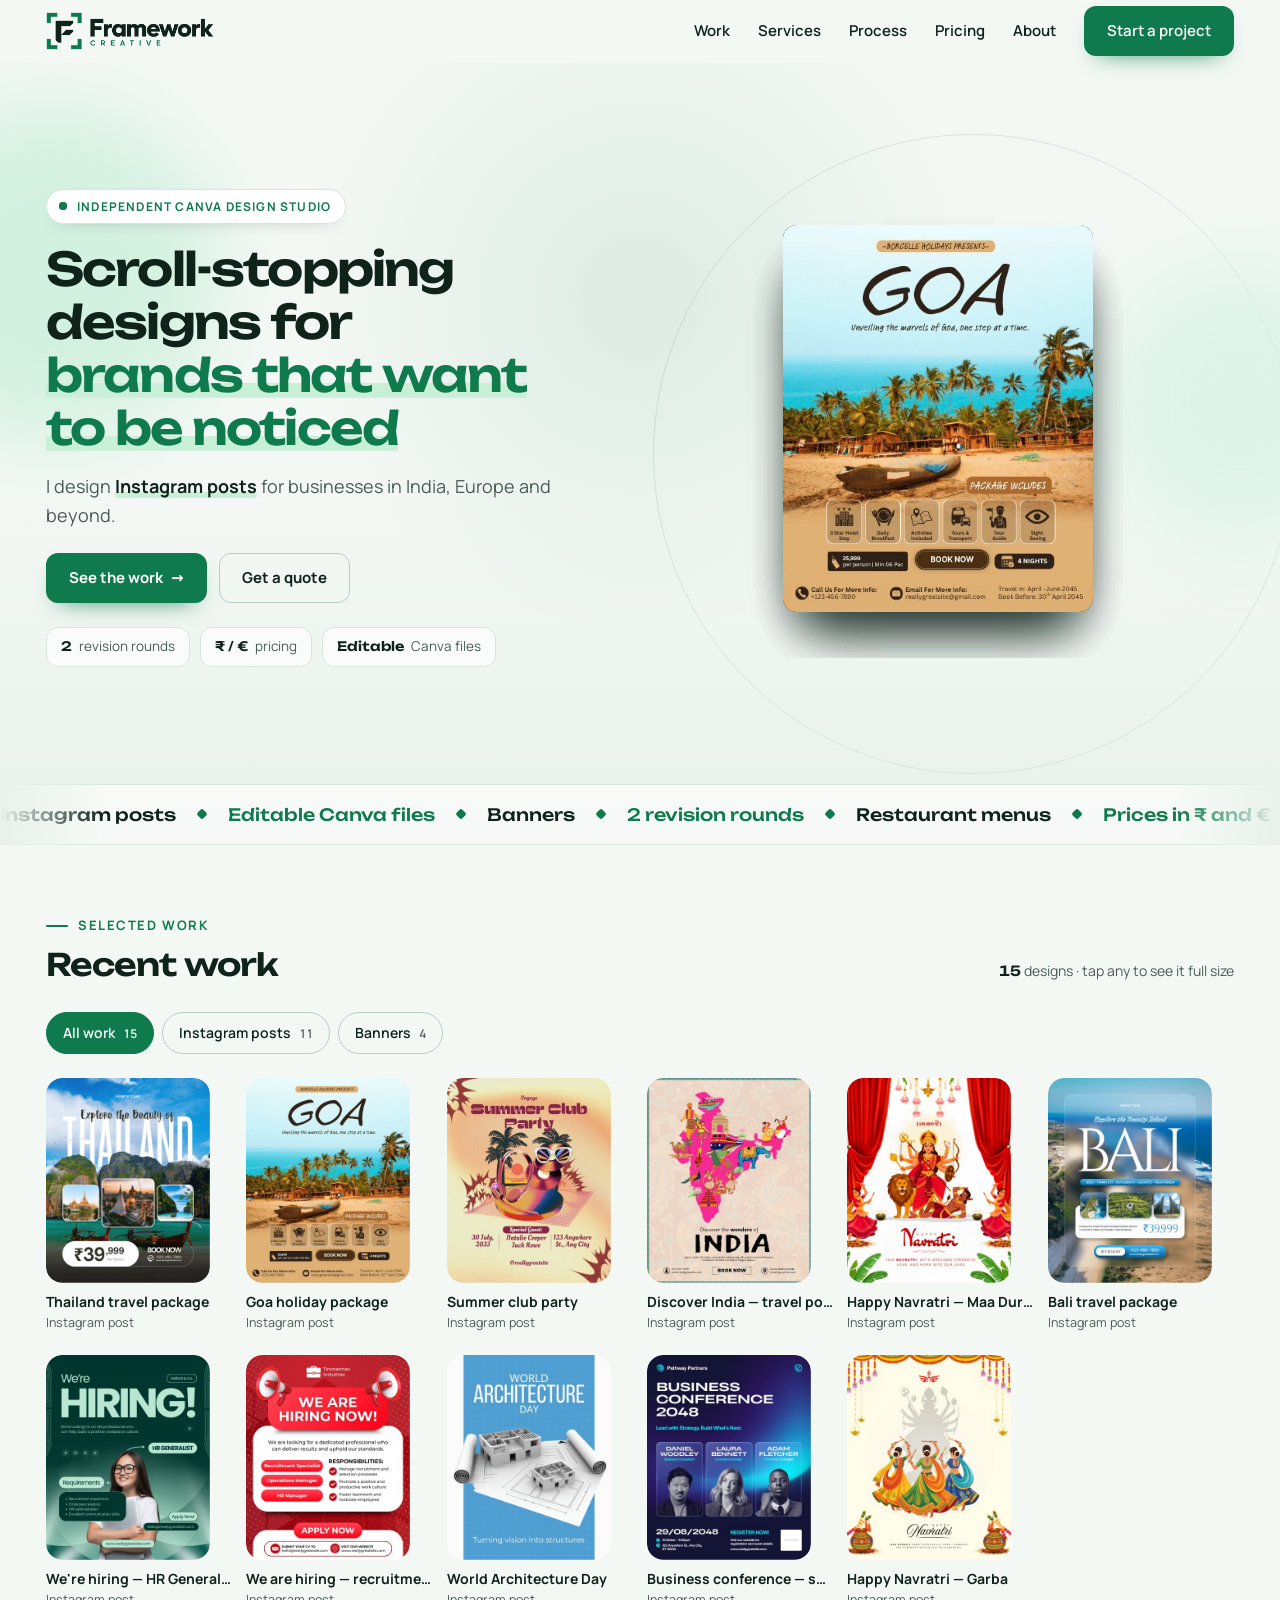
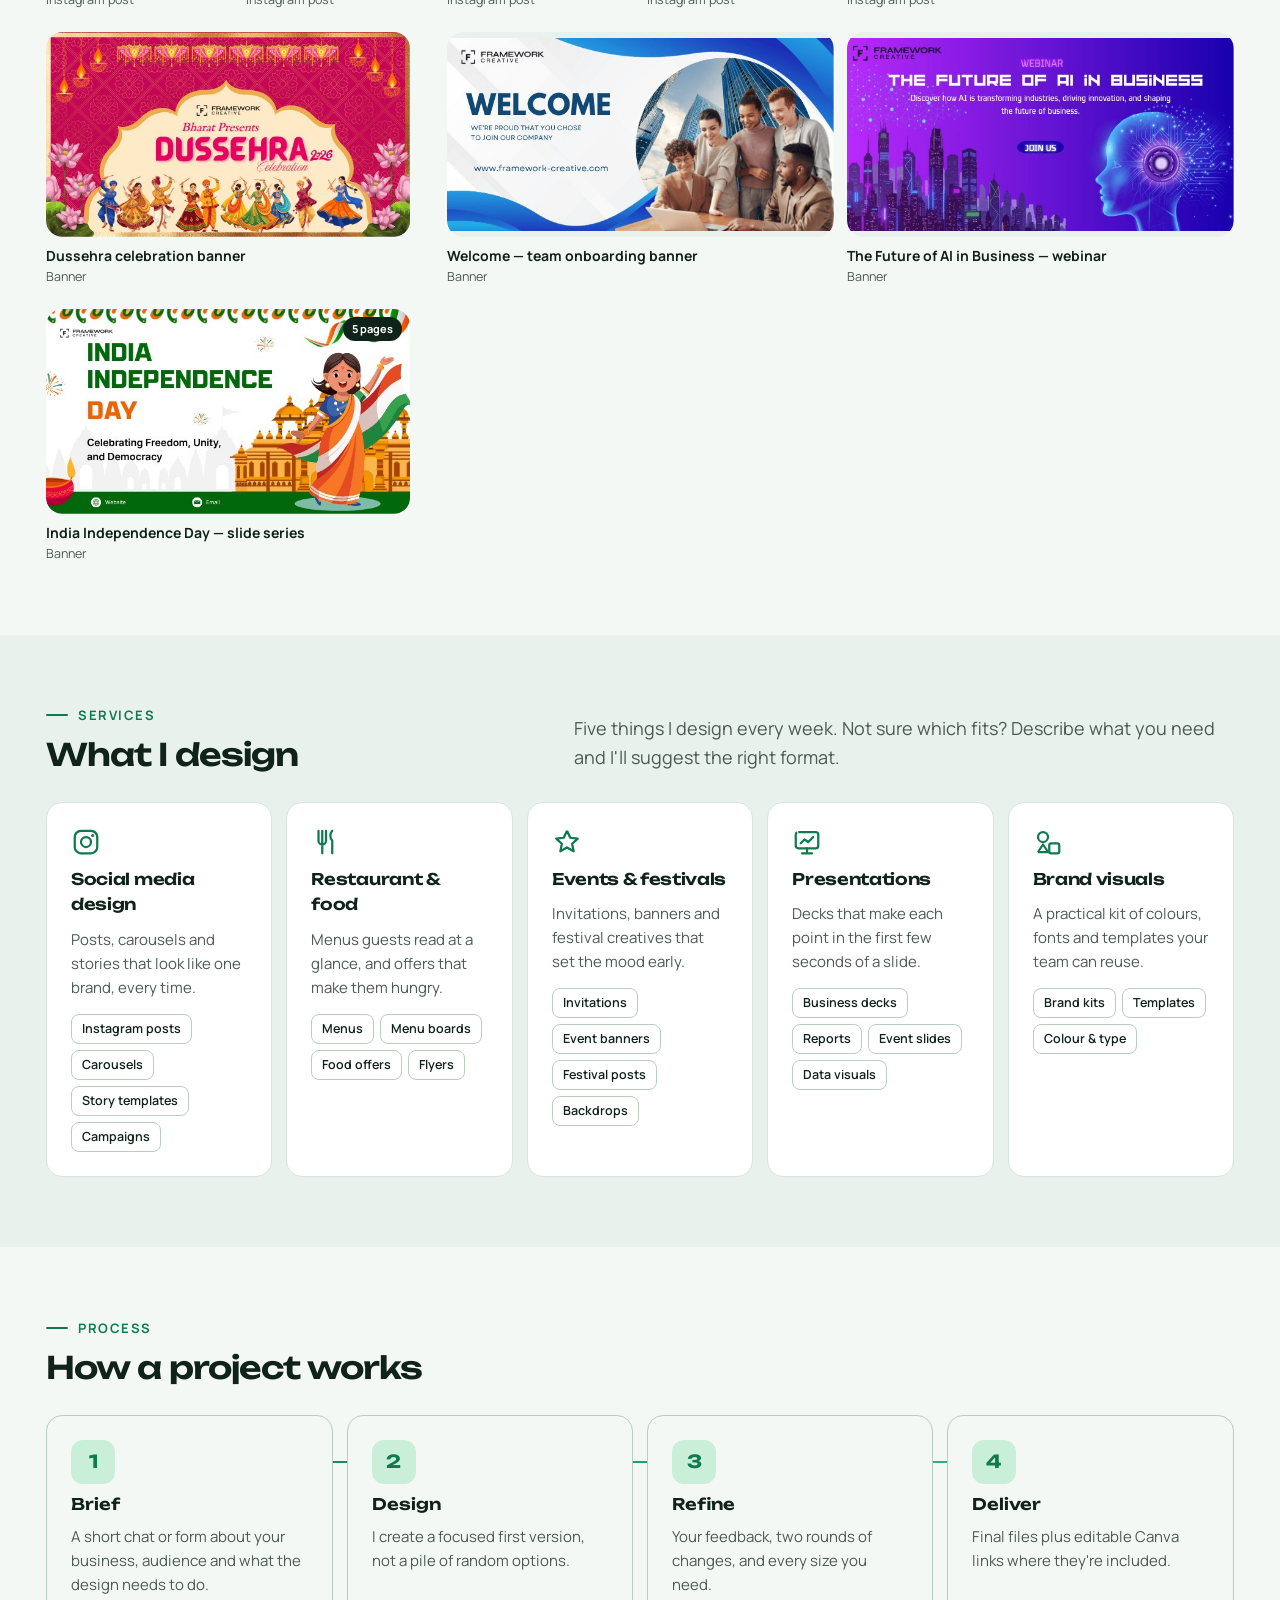
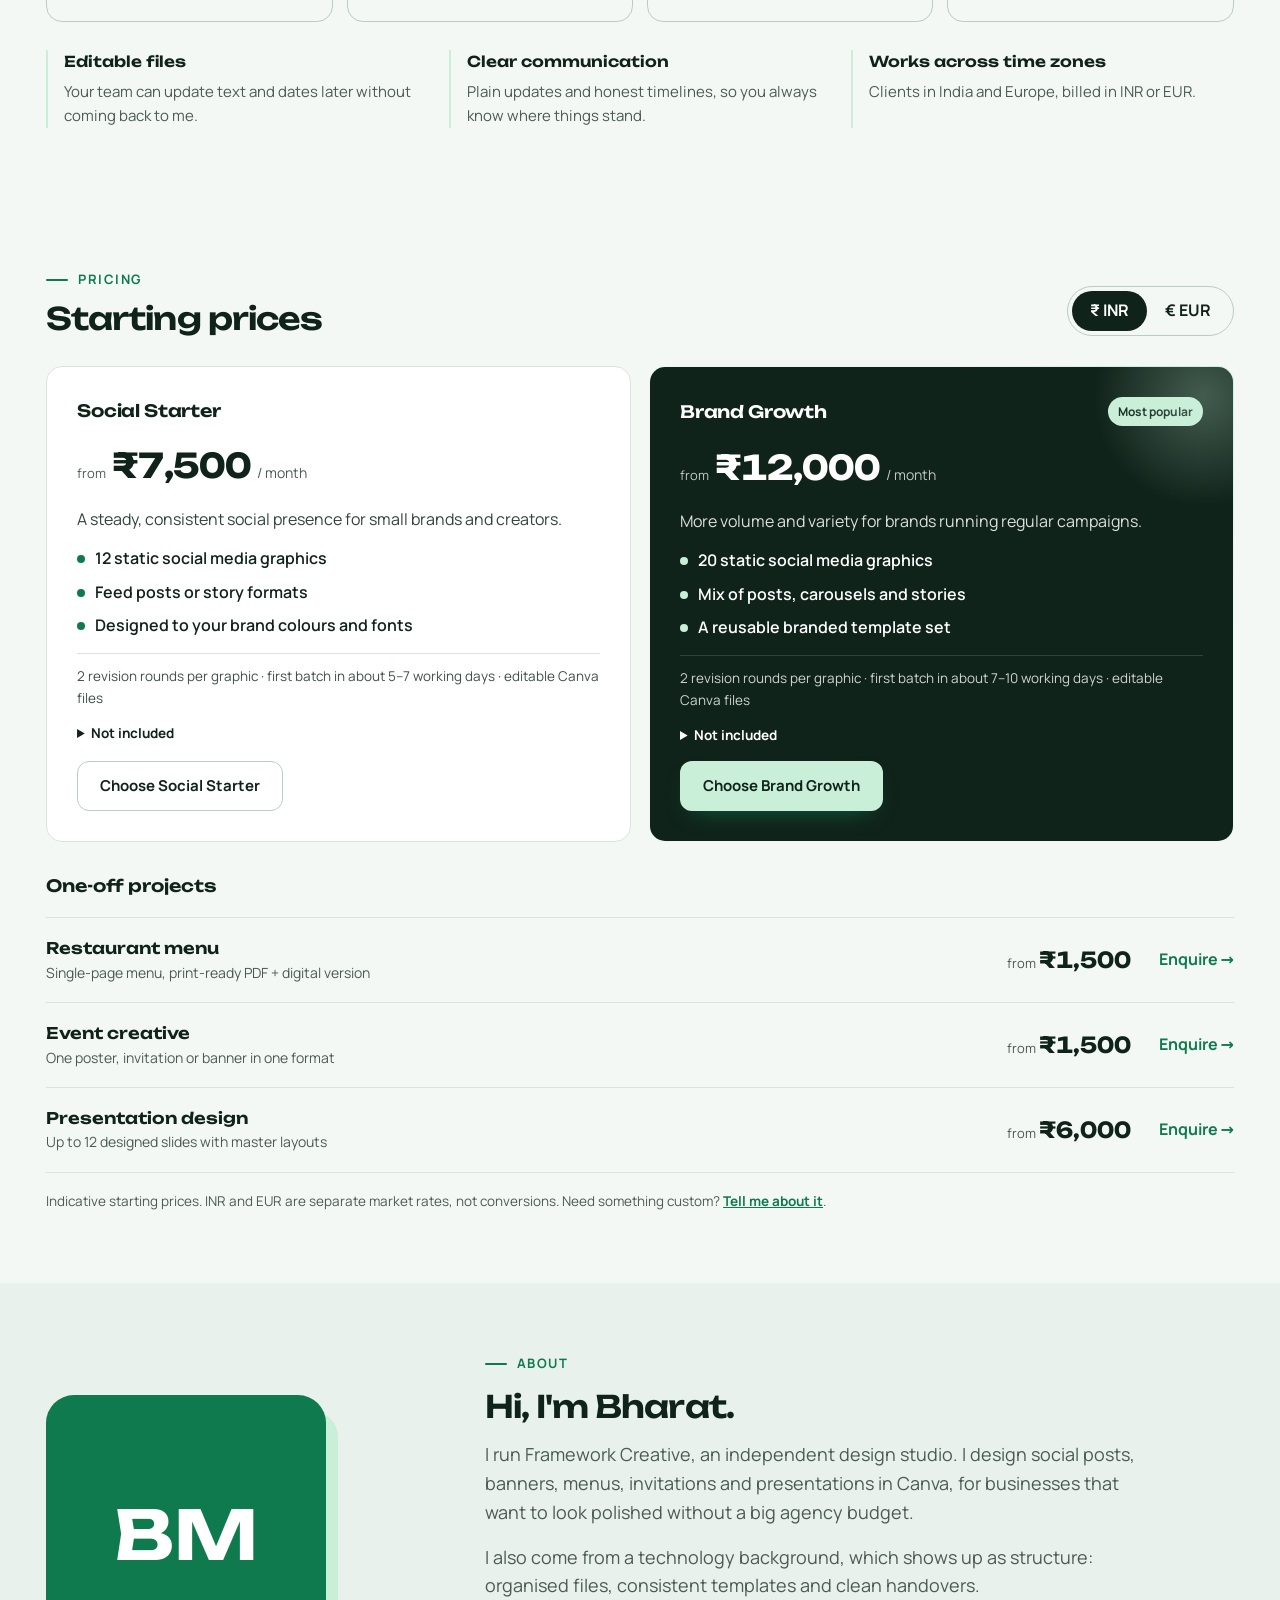
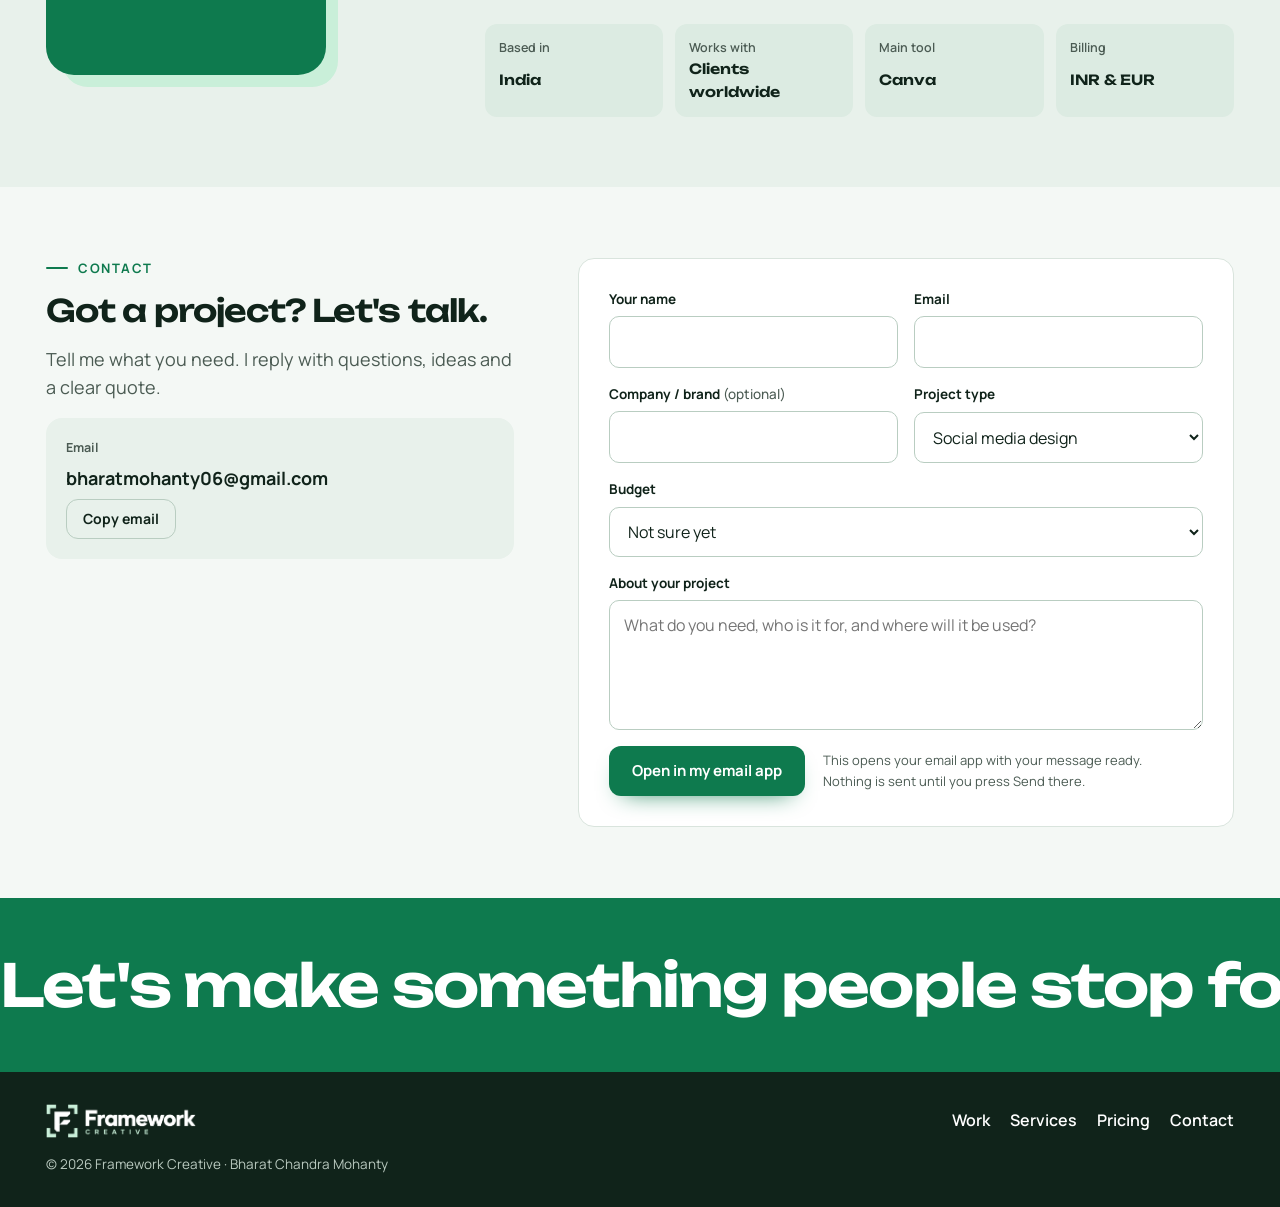
==== commit e4cc47cf: "Redesign preview: wider layout, split hero, more animation Not live: kept on its own branch until ap" ====
--- a/index.html
+++ b/index.html
@@ -53,20 +53,35 @@
   <section class="hero" id="top" aria-labelledby="hero-title">
     <div class="blob blob--a" aria-hidden="true"></div>
     <div class="blob blob--b" aria-hidden="true"></div>
-    <div class="wrap hero__text">
-      <p class="eyebrow hero__eyebrow">Independent Canva design studio</p>
-      <h1 id="hero-title" data-words>Scroll-stopping designs for <em>brands that want to be noticed</em></h1>
-      <p class="lead hero__lead">Instagram posts, banners, menus and presentations for businesses in India, Europe and beyond.</p>
-      <div class="hero__ctas"><a class="btn btn--primary" href="#work">See the work</a><a class="btn btn--ghost" href="#contact">Get a quote</a></div>
-    </div>
-    <div class="flow" aria-hidden="true">
-      <img src="assets/library/DAHX8bimy5I/1.jpg" alt="" style="--d:0s" fetchpriority="high">
-      <img src="assets/library/DAHX8VGGjN0/1.jpg" alt="" style="--d:-1.8s">
-      <img src="assets/library/DAHX8V1fUck/1.jpg" alt="" style="--d:-3.6s">
-      <img src="assets/library/DAHX8dybkoU/1.jpg" alt="" style="--d:-5.4s">
-      <img src="assets/library/DAHX8XRDrU4/1.jpg" alt="" style="--d:-7.2s">
-    </div>
-    <div class="wrap strip"><span>Editable Canva files</span><span>2 revision rounds</span><span>Prices in ₹ and €</span><span>Clients worldwide</span></div>
+    <div class="wrap hero__grid">
+      <div class="hero__text">
+        <p class="eyebrow hero__eyebrow"><span class="pulse" aria-hidden="true"></span>Independent Canva design studio</p>
+        <h1 id="hero-title" data-words>Scroll-stopping designs for <em>brands that want to be noticed</em></h1>
+        <p class="lead hero__lead">
+          <span class="visually-hidden">I design Instagram posts, banners, menus, invitations and presentations for businesses in India, Europe and beyond.</span>
+          <span aria-hidden="true">I design <span class="rotator" data-rotator><span>Instagram posts</span><span>banners</span><span>restaurant menus</span><span>event invitations</span><span>presentations</span></span><br class="br-sm"> for businesses in India, Europe and beyond.</span>
+        </p>
+        <div class="hero__ctas"><a class="btn btn--primary" href="#work" data-magnetic>See the work <span class="btn__arrow" aria-hidden="true">→</span></a><a class="btn btn--ghost" href="#contact" data-magnetic>Get a quote</a></div>
+        <ul class="hero__facts" aria-label="What you get">
+          <li><strong>2</strong> revision rounds</li>
+          <li><strong>₹ / €</strong> pricing</li>
+          <li><strong>Editable</strong> Canva files</li>
+        </ul>
+      </div>
+      <div class="flow" aria-hidden="true" data-parallax>
+        <img src="assets/library/DAHX8bimy5I/1.jpg" alt="" style="--d:0s" fetchpriority="high">
+        <img src="assets/library/DAHX8VGGjN0/1.jpg" alt="" style="--d:-1.8s">
+        <img src="assets/library/DAHX8V1fUck/1.jpg" alt="" style="--d:-3.6s">
+        <img src="assets/library/DAHX8dybkoU/1.jpg" alt="" style="--d:-5.4s">
+        <img src="assets/library/DAHX8XRDrU4/1.jpg" alt="" style="--d:-7.2s">
+      </div>
+    </div>
+    <div class="marquee" aria-hidden="true">
+      <div class="marquee__track">
+        <span>Instagram posts</span><span>Editable Canva files</span><span>Banners</span><span>2 revision rounds</span><span>Restaurant menus</span><span>Prices in ₹ and €</span><span>Event invitations</span><span>Clients worldwide</span><span>Presentations</span><span>Brand kits</span>
+        <span>Instagram posts</span><span>Editable Canva files</span><span>Banners</span><span>2 revision rounds</span><span>Restaurant menus</span><span>Prices in ₹ and €</span><span>Event invitations</span><span>Clients worldwide</span><span>Presentations</span><span>Brand kits</span>
+      </div>
+    </div>
   </section>
 
   <section class="section work" id="work" aria-labelledby="work-title">
@@ -234,6 +249,12 @@
       </form>
     </div>
   </section>
+  <section class="cta-band" aria-label="Start a project">
+    <a class="cta-band__link" href="#contact">
+      <span class="cta-band__track" aria-hidden="true"><span>Let's make something people stop for</span><span class="cta-band__star">✦</span><span>Start a project</span><span class="cta-band__star">✦</span><span>Let's make something people stop for</span><span class="cta-band__star">✦</span><span>Start a project</span><span class="cta-band__star">✦</span></span>
+      <span class="visually-hidden">Start a project — go to the contact form</span>
+    </a>
+  </section>
 </main>
 
 <footer class="site-footer">
--- a/css/style.css
+++ b/css/style.css
@@ -46,7 +46,7 @@
 button{cursor:pointer}
 :focus-visible{outline:2px solid var(--accent);outline-offset:3px}
 ::selection{background:var(--mint);color:var(--fg)}
-.wrap{width:100%;max-width:1200px;margin-inline:auto;padding-left:max(20px,env(safe-area-inset-left,0px));padding-right:max(20px,env(safe-area-inset-right,0px))}
+.wrap{width:100%;max-width:1360px;margin-inline:auto;padding-left:max(clamp(20px,3.6vw,48px),env(safe-area-inset-left,0px));padding-right:max(clamp(20px,3.6vw,48px),env(safe-area-inset-right,0px))}
 .section{padding-block:clamp(44px,5.5vw,76px)}
 .visually-hidden{position:absolute!important;width:1px;height:1px;overflow:hidden;clip-path:inset(50%);white-space:nowrap}
 .skip-link{position:absolute;left:12px;top:-60px;z-index:100;padding:10px 16px;border-radius:10px;background:var(--fg);color:#fff;font-weight:700;text-decoration:none;transition:top .2s}
@@ -251,12 +251,12 @@
 .flow:hover img{animation-play-state:paused}
 @keyframes flow{
   0%,14%{transform:translateX(0) scale(1) rotateY(0);z-index:5;opacity:1;filter:none}
-  20%,34%{transform:translateX(-70%) scale(.8) rotateY(30deg);z-index:4;opacity:1;filter:brightness(.92)}
-  40%,54%{transform:translateX(-128%) scale(.64) rotateY(38deg);z-index:3;opacity:.55;filter:brightness(.85)}
-  57%{transform:translateX(-128%) scale(.64) rotateY(38deg);z-index:1;opacity:0}
-  58%{transform:translateX(128%) scale(.64) rotateY(-38deg);z-index:1;opacity:0}
-  60%,74%{transform:translateX(128%) scale(.64) rotateY(-38deg);z-index:2;opacity:.55;filter:brightness(.85)}
-  80%,94%{transform:translateX(70%) scale(.8) rotateY(-30deg);z-index:4;opacity:1;filter:brightness(.92)}
+  20%,34%{transform:translateX(calc(-1 * var(--x1,70%))) scale(.8) rotateY(30deg);z-index:4;opacity:1;filter:brightness(.92)}
+  40%,54%{transform:translateX(calc(-1 * var(--x2,128%))) scale(.64) rotateY(38deg);z-index:3;opacity:.55;filter:brightness(.85)}
+  57%{transform:translateX(calc(-1 * var(--x2,128%))) scale(.64) rotateY(38deg);z-index:1;opacity:0}
+  58%{transform:translateX(var(--x2,128%)) scale(.64) rotateY(-38deg);z-index:1;opacity:0}
+  60%,74%{transform:translateX(var(--x2,128%)) scale(.64) rotateY(-38deg);z-index:2;opacity:.55;filter:brightness(.85)}
+  80%,94%{transform:translateX(var(--x1,70%)) scale(.8) rotateY(-30deg);z-index:4;opacity:1;filter:brightness(.92)}
   100%{transform:translateX(0) scale(1) rotateY(0);z-index:5;opacity:1;filter:none}}
 .strip{position:relative;display:flex;flex-wrap:wrap;justify-content:center;gap:8px 28px;padding-block:14px;border-top:1px solid var(--line);font-size:14px;font-weight:600;color:var(--muted)}
 .strip span{animation:rise .8s var(--ease) both}
@@ -380,3 +380,99 @@
 .logo img{height:38px;width:auto}
 .footer__brand img{height:34px;width:auto}
 @media (max-width:360px){.logo img{height:30px}}
+
+
+/* =====================================================================
+   8. Layout v2 — wider page, split hero, extra motion
+   ===================================================================== */
+@property --ang{syntax:"<angle>";inherits:false;initial-value:0deg}
+
+/* Hero: text left, designs right on laptops; stacked on phones */
+.hero{--mx:50%;--my:30%;padding-bottom:0}
+.hero::after{content:"";position:absolute;inset:0;pointer-events:none;background:radial-gradient(520px circle at var(--mx) var(--my),rgba(14,122,78,.10),transparent 65%);transition:opacity .4s}
+.hero__grid{position:relative;z-index:1;display:grid;gap:clamp(18px,3vw,32px)}
+.hero__text{justify-items:center;text-align:center}
+.hero__eyebrow{padding:7px 14px 7px 12px;border-radius:999px;background:var(--card);border:1px solid var(--line);letter-spacing:.1em;font-size:12px;box-shadow:0 6px 18px -12px rgba(16,35,26,.35)}
+.pulse{position:relative;width:8px;height:8px;border-radius:50%;background:var(--accent)}
+.pulse::after{content:"";position:absolute;inset:0;border-radius:50%;background:var(--accent);animation:ping 1.8s cubic-bezier(0,0,.2,1) infinite}
+.br-sm{display:none}
+.rotator{position:relative;display:inline-block;vertical-align:bottom;overflow:hidden;height:1.6em;color:var(--fg);font-weight:700;transition:width .55s var(--ease)}
+.rotator>span{position:absolute;left:0;top:0;white-space:nowrap;transform:translateY(110%);opacity:0;transition:transform .55s var(--ease),opacity .55s}
+.rotator>span.is-on{position:relative;transform:none;opacity:1}
+.rotator>span.is-out{transform:translateY(-110%);opacity:0}
+.rotator::after{content:"";position:absolute;left:0;right:0;bottom:3px;height:6px;border-radius:3px;background:var(--mint);z-index:-1}
+.btn__arrow{display:inline-block;transition:transform .35s var(--ease)}
+.btn:hover .btn__arrow{transform:translateX(4px)}
+[data-magnetic]{transition:transform .35s var(--ease),background .25s,box-shadow .25s,border-color .25s,color .25s}
+.hero__facts{display:flex;flex-wrap:wrap;justify-content:center;gap:10px;margin-top:6px}
+.hero__facts li{padding:8px 14px;border-radius:12px;background:color-mix(in srgb,var(--card) 70%,transparent);border:1px solid var(--line);font-size:13.5px;color:var(--muted);animation:rise .8s var(--ease) both}
+.hero__facts li:nth-child(1){animation-delay:.75s}.hero__facts li:nth-child(2){animation-delay:.85s}.hero__facts li:nth-child(3){animation-delay:.95s}
+.hero__facts strong{color:var(--fg);font-family:var(--font-d);font-weight:600;font-size:13px;margin-right:4px}
+.flow{translate:0 calc(var(--py,0) * 1px);-webkit-mask-image:linear-gradient(90deg,transparent,#000 9%,#000 91%,transparent);mask-image:linear-gradient(90deg,transparent,#000 9%,#000 91%,transparent)}
+@media (min-width:1000px){
+  .hero{padding-top:clamp(28px,3.5vw,56px)}
+  .hero__grid{grid-template-columns:minmax(0,1fr) minmax(0,1.05fr);align-items:center;min-height:min(640px,calc(100svh - 150px))}
+  .hero__text{justify-items:start;text-align:left;gap:18px}
+  .hero h1{font-size:clamp(34px,3.6vw,54px);max-width:none}
+  .hero .lead{text-align:left}
+  .hero__ctas,.hero__facts{justify-content:flex-start}
+  .flow{--h:clamp(380px,36vw,520px);--x1:46%;--x2:84%;margin-top:0;-webkit-mask-image:linear-gradient(90deg,transparent,#000 6%,#000 94%,transparent);mask-image:linear-gradient(90deg,transparent,#000 6%,#000 94%,transparent)}
+  .hero::before{left:76%;top:50%;width:640px;height:640px;translate:-50% -50%}
+}
+@media (max-width:520px){.br-sm{display:block}}
+
+/* Infinite marquee strip */
+.marquee{position:relative;z-index:1;margin-top:clamp(18px,3vw,36px);padding-block:16px;border-block:1px solid var(--line);background:color-mix(in srgb,var(--card) 60%,transparent);overflow:hidden;-webkit-mask-image:linear-gradient(90deg,transparent,#000 8%,#000 92%,transparent);mask-image:linear-gradient(90deg,transparent,#000 8%,#000 92%,transparent)}
+.marquee__track{display:flex;width:max-content;gap:0;animation:marquee 38s linear infinite}
+.marquee:hover .marquee__track{animation-play-state:paused}
+.marquee__track span{display:inline-flex;align-items:center;gap:22px;padding-right:22px;font-family:var(--font-d);font-weight:500;font-size:clamp(14px,1.4vw,17px);color:var(--fg);white-space:nowrap}
+.marquee__track span::after{content:"";width:8px;height:8px;border-radius:2px;background:var(--accent);transform:rotate(45deg)}
+.marquee__track span:nth-child(even){color:var(--accent)}
+.strip{display:none}
+
+/* Section titles: words rise in when the section appears */
+.h2.is-split .word{display:inline-block;transition:transform .8s var(--ease),opacity .8s var(--ease),filter .8s;transition-delay:calc(.05s * var(--w) + var(--rd,0s))}
+.reveal-on [data-reveal]:not(.is-in) .h2.is-split .word{opacity:0;transform:translateY(.7em) rotate(3deg);filter:blur(3px)}
+
+/* Portfolio cards wipe in */
+.reveal-on .w-card[data-reveal] .w-card__img{transition:transform .4s var(--ease),box-shadow .4s var(--ease),clip-path 1s var(--ease);transition-delay:0s,0s,var(--rd,0s)}
+.reveal-on .w-card[data-reveal]:not(.is-in) .w-card__img{clip-path:inset(100% 0 0 0 round var(--radius-card))}
+.w-card__img{clip-path:inset(0 0 0 0 round var(--radius-card))}
+
+/* Spotlight that follows the pointer on cards */
+.svc,.plan,.step,.why{--sx:50%;--sy:0%}
+.svc{position:relative;overflow:hidden;isolation:isolate}
+.svc::before{content:"";position:absolute;inset:0;z-index:-1;background:radial-gradient(280px circle at var(--sx) var(--sy),rgba(201,239,217,.9),transparent 60%);opacity:0;transition:opacity .35s}
+.svc:hover::before{opacity:1}
+
+/* Process: a line draws across the step numbers */
+@media (min-width:900px){
+  .steps{grid-template-columns:repeat(4,minmax(0,1fr))}
+  .steps::before{content:"";position:absolute;left:46px;right:46px;top:46px;height:2px;border-radius:2px;background:linear-gradient(90deg,var(--accent),#3fbf85);transform-origin:left;transform:scaleX(0);transition:transform 1.4s var(--ease) .3s;z-index:0}
+  .steps.is-in::before{transform:scaleX(1)}
+  .step{z-index:1}
+}
+.reveal-on .steps .step__n{transition:transform .6s cubic-bezier(.34,1.56,.64,1);transition-delay:inherit}
+.reveal-on .steps:not(.is-in) .step__n{transform:scale(.3)}
+
+/* Featured plan: a light runs around its border */
+.plan--hl{border:1.5px solid transparent;background:linear-gradient(var(--plan-hl-bg),var(--plan-hl-bg)) padding-box,conic-gradient(from var(--ang),rgba(201,239,217,.15),#c9efd9 12%,rgba(201,239,217,.15) 26%,rgba(201,239,217,.15)) border-box;animation:spin-border 5s linear infinite}
+
+/* Big call-to-action band */
+.cta-band{background:var(--accent);overflow:hidden}
+.cta-band__link{display:block;padding-block:clamp(22px,3.4vw,40px);color:#fff;text-decoration:none}
+.cta-band__track{display:flex;width:max-content;align-items:center;gap:clamp(20px,3vw,40px);animation:marquee 26s linear infinite;font-family:var(--font-d);font-weight:600;font-size:clamp(26px,4.6vw,60px);letter-spacing:-.03em;white-space:nowrap}
+.cta-band__track>span{flex:none}
+.cta-band__star{color:var(--mint);display:inline-block;animation:spin 6s linear infinite}
+.cta-band__link:hover .cta-band__track{animation-duration:12s}
+.cta-band__link:focus-visible{outline:3px solid #fff;outline-offset:-6px}
+
+@keyframes ping{75%,100%{transform:scale(2.6);opacity:0}}
+@keyframes marquee{to{transform:translateX(-50%)}}
+@keyframes spin-border{to{--ang:360deg}}
+
+@media (prefers-reduced-motion:reduce){
+  .marquee__track,.cta-band__track{animation:none!important;flex-wrap:wrap;width:auto;justify-content:center}
+  .reveal-on .w-card[data-reveal]:not(.is-in) .w-card__img{clip-path:none}
+  .flow{translate:none}
+}
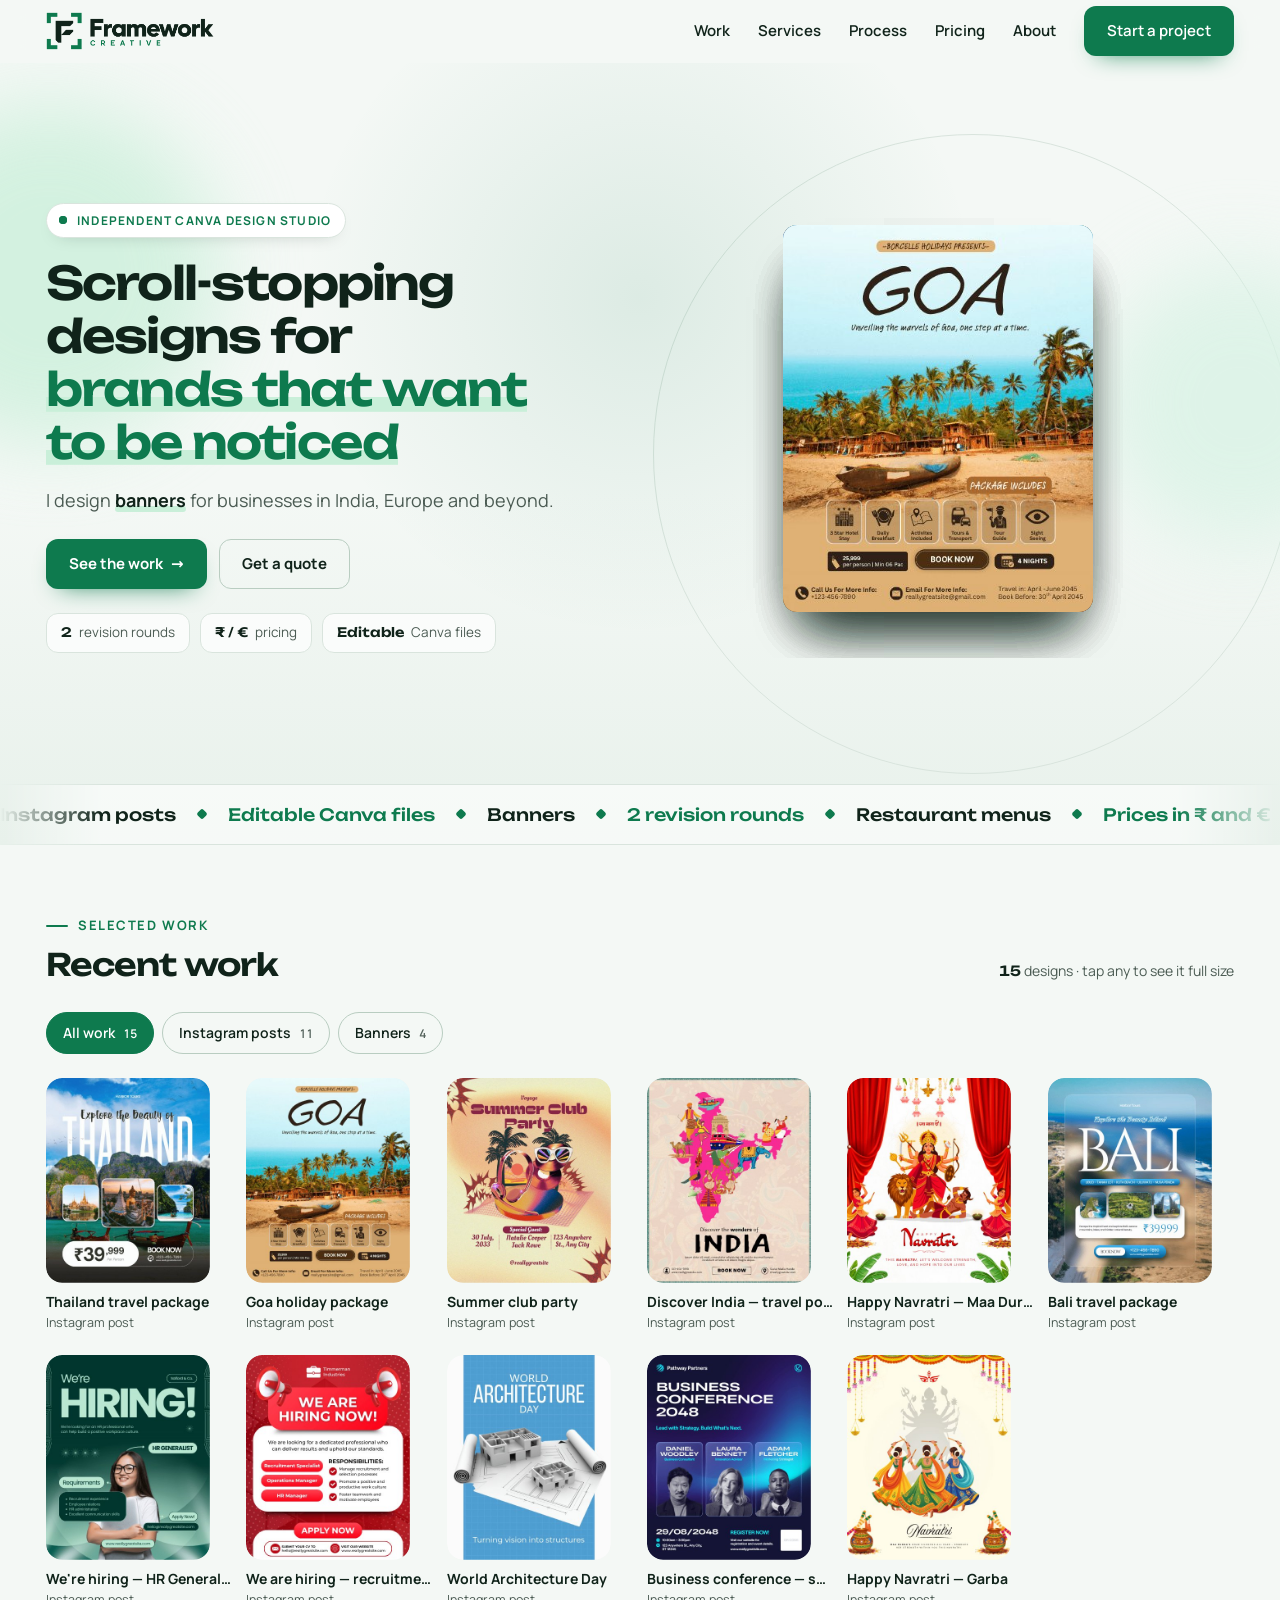
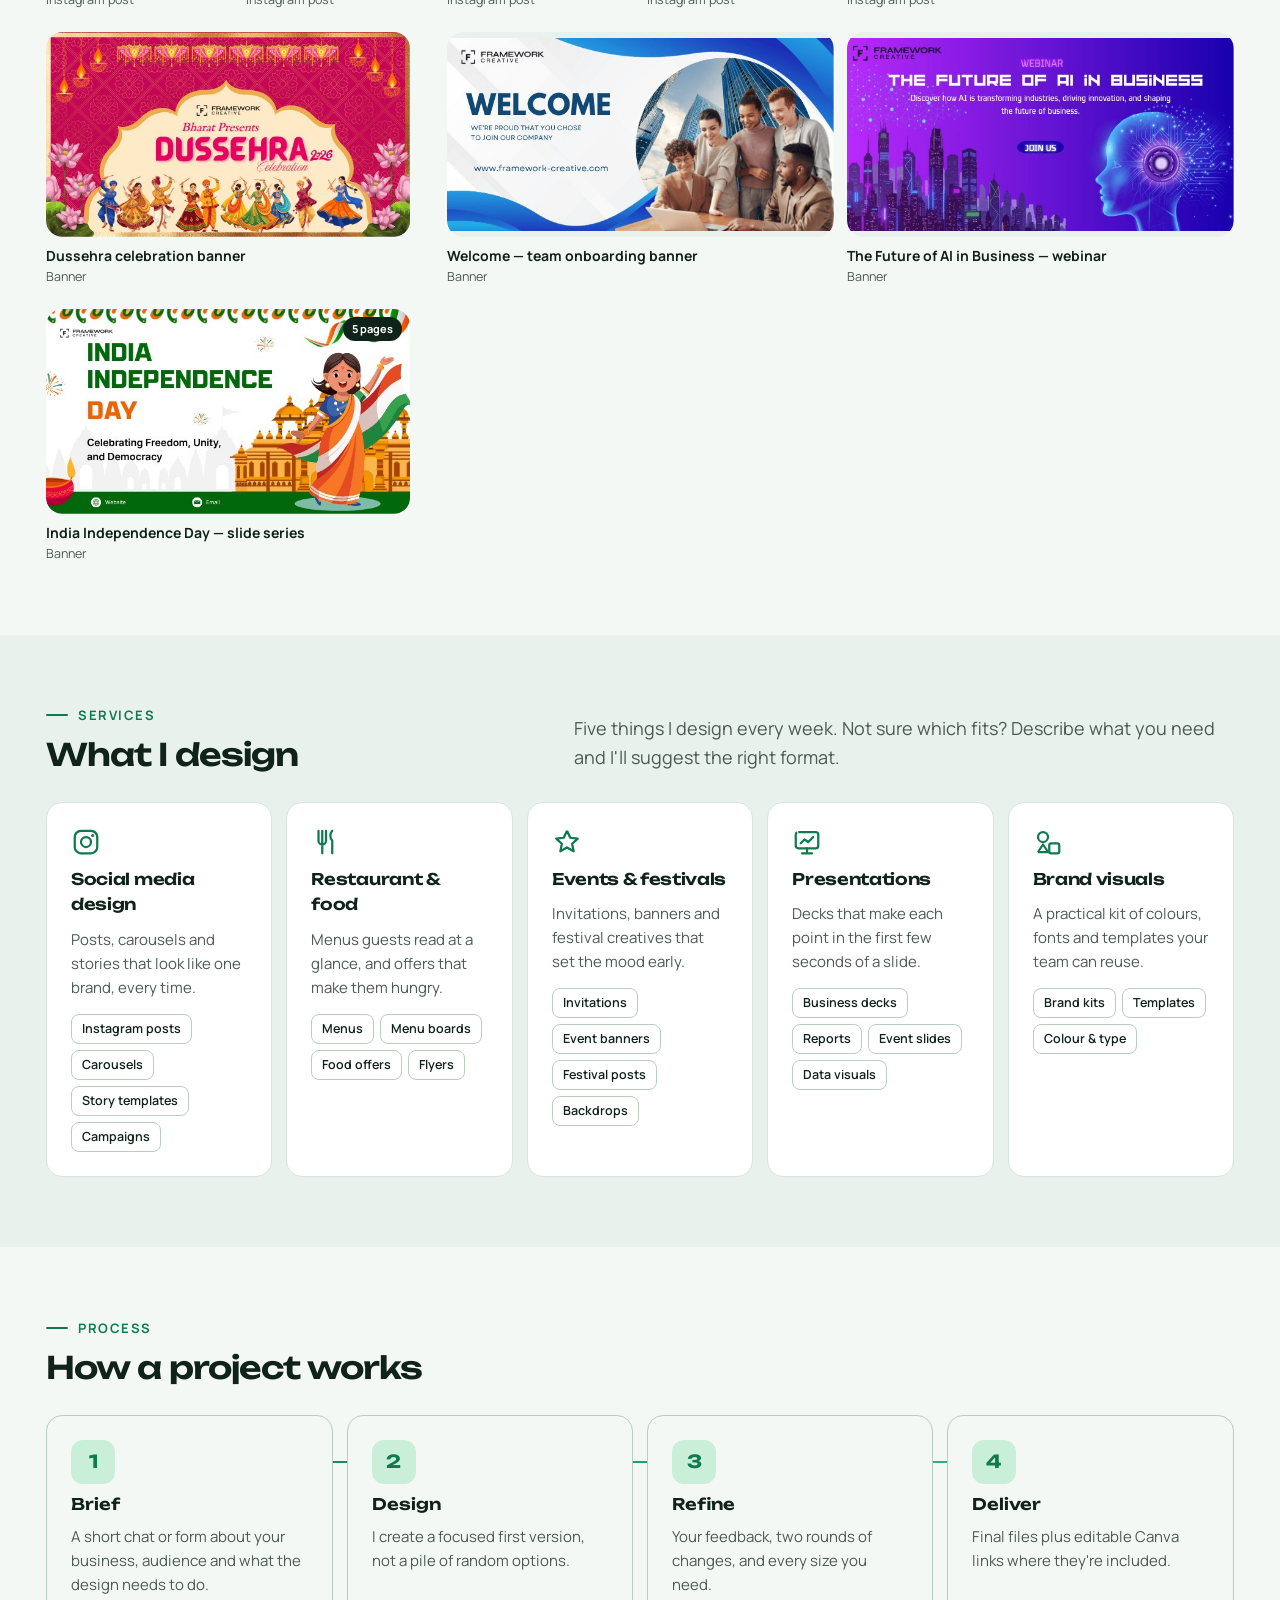
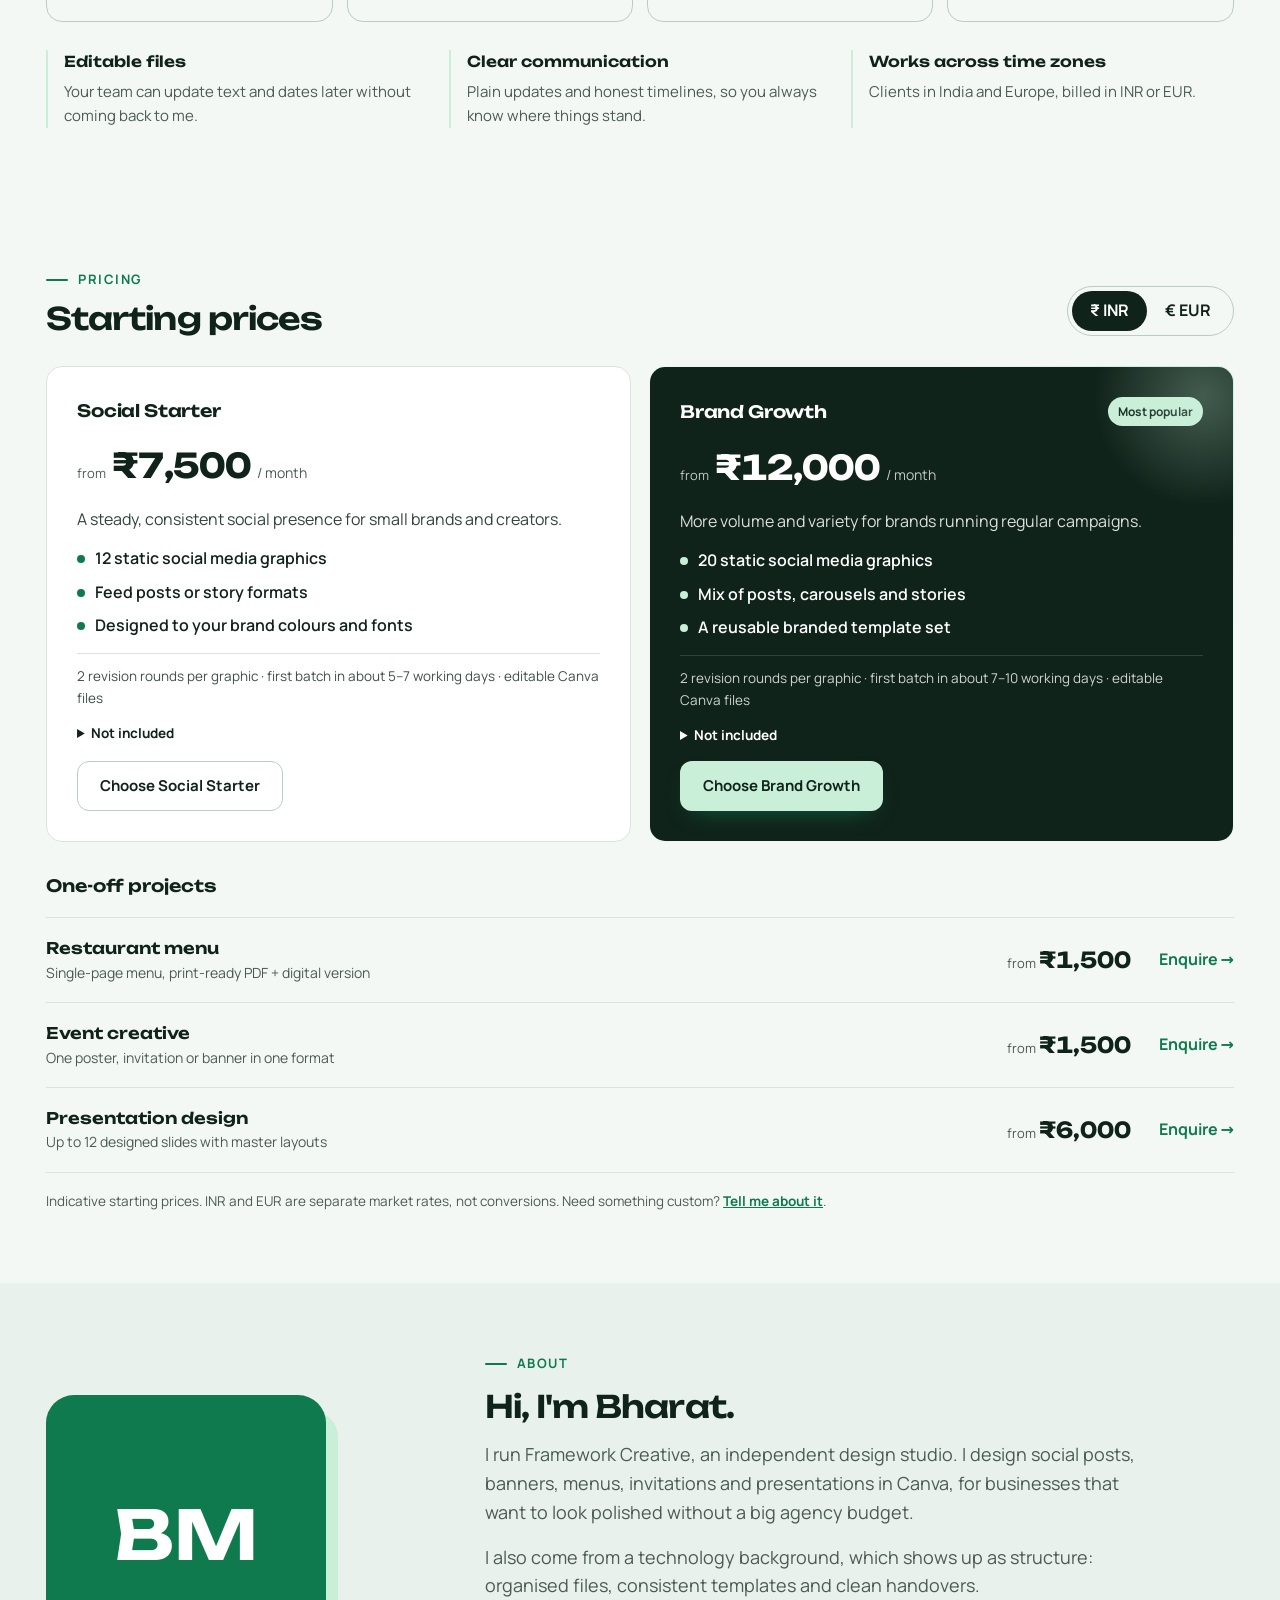
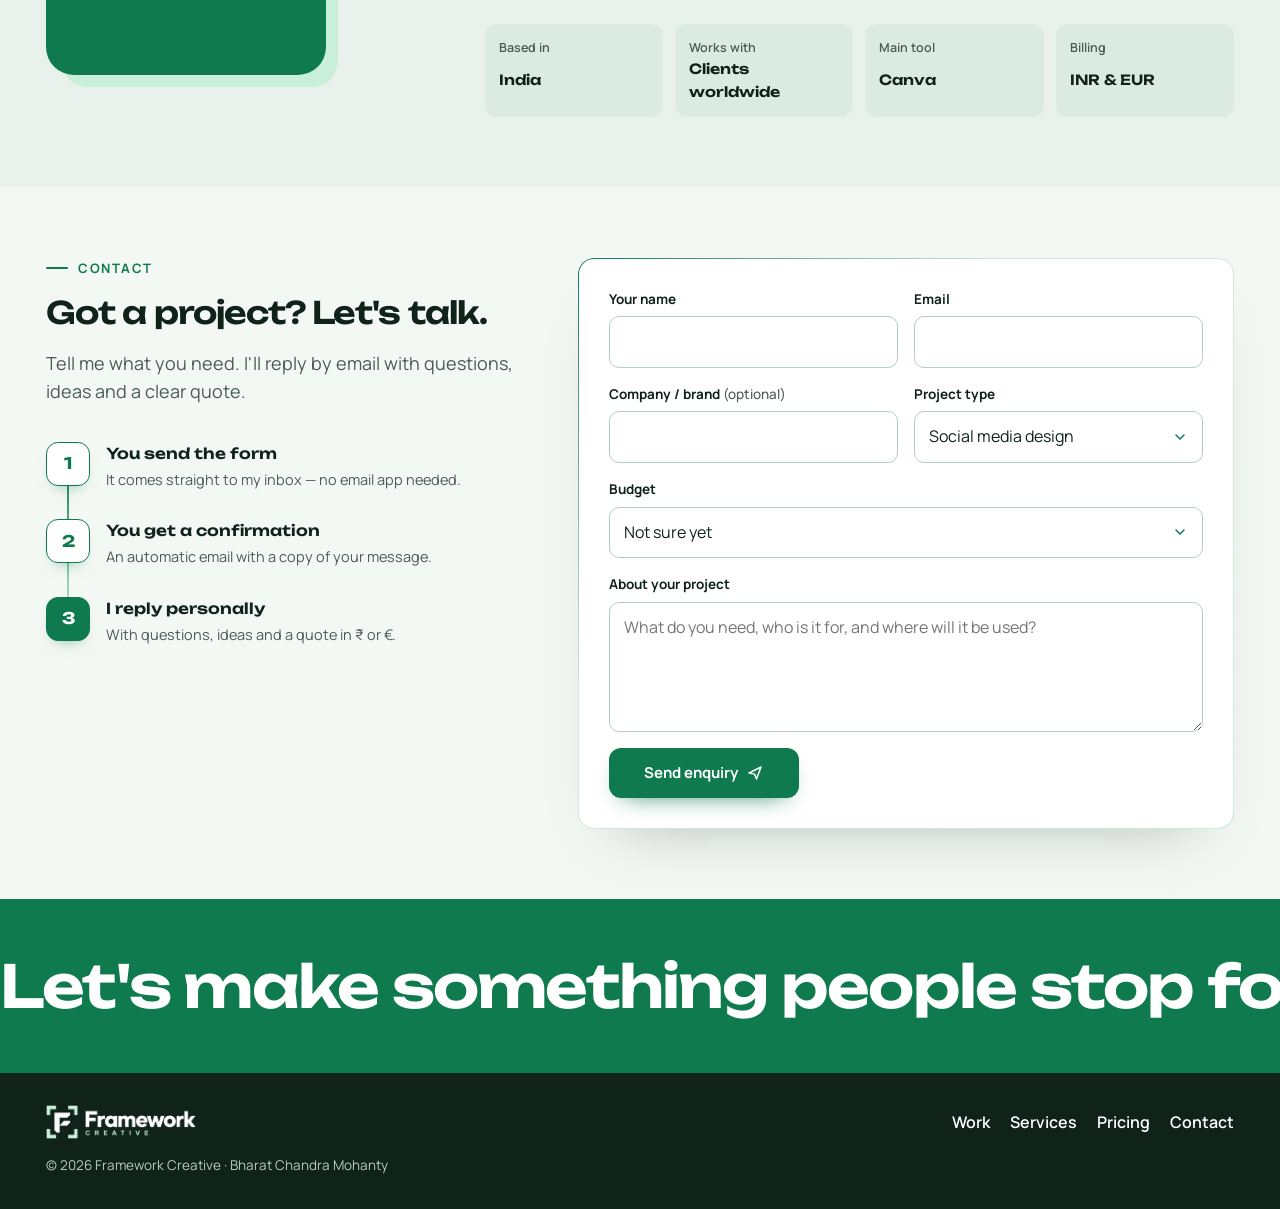
==== commit eea15f74: "Contact form: direct send via Google Sheet + Gmail with auto-reply Removes copy-email box and email-" ====
--- a/index.html
+++ b/index.html
@@ -209,12 +209,12 @@
       <div class="contact__side" data-reveal>
         <p class="eyebrow">Contact</p>
         <h2 class="h2" id="contact-title">Got a project? Let's talk.</h2>
-        <p class="lead">Tell me what you need. I reply with questions, ideas and a clear quote.</p>
-        <div class="mail">
-          <span class="mail__label">Email</span>
-          <span class="mail__addr" data-email>bharatmohanty06@gmail.com</span>
-          <button class="btn btn--ghost mail__copy" type="button" data-copy>Copy email</button>
-        </div>
+        <p class="lead">Tell me what you need. I'll reply by email with questions, ideas and a clear quote.</p>
+        <ol class="next">
+          <li class="next__item"><span class="next__n" aria-hidden="true">1</span><div><h3 class="next__t">You send the form</h3><p>It comes straight to my inbox — no email app needed.</p></div></li>
+          <li class="next__item"><span class="next__n" aria-hidden="true">2</span><div><h3 class="next__t">You get a confirmation</h3><p>An automatic email with a copy of your message.</p></div></li>
+          <li class="next__item"><span class="next__n" aria-hidden="true">3</span><div><h3 class="next__t">I reply personally</h3><p>With questions, ideas and a quote in ₹ or €.</p></div></li>
+        </ol>
         <div class="social" data-links></div>
       </div>
       <form class="form" data-form novalidate data-reveal>
@@ -244,9 +244,15 @@
         </div>
         <div class="field field--full"><label for="f-msg">About your project</label><textarea id="f-msg" name="message" placeholder="What do you need, who is it for, and where will it be used?"></textarea></div>
         <div class="hp" aria-hidden="true"><label for="f-website">Leave this empty</label><input id="f-website" name="_gotcha" tabindex="-1" autocomplete="off"></div>
-        <div class="form__foot"><button class="btn btn--primary" type="submit" data-submit>Send enquiry</button><p class="form__mode" data-form-mode></p></div>
+        <div class="form__foot"><button class="btn btn--primary btn--send" type="submit" data-submit><span data-submit-label>Send enquiry</span><svg class="send-ico" viewBox="0 0 24 24" aria-hidden="true"><path d="M4 12l16-8-6 16-2.5-6.5z" fill="none" stroke="currentColor" stroke-width="2" stroke-linejoin="round"/></svg></button><p class="form__mode" data-form-mode></p></div>
         <p class="form__status" role="status" aria-live="polite" data-status></p>
       </form>
+      <div class="sent" data-sent hidden tabindex="-1" role="status">
+        <svg class="sent__check" viewBox="0 0 52 52" aria-hidden="true"><circle cx="26" cy="26" r="24" fill="none" stroke="currentColor" stroke-width="3"/><path d="M15 27l7 7 15-16" fill="none" stroke="currentColor" stroke-width="3.5" stroke-linecap="round" stroke-linejoin="round"/></svg>
+        <h3 class="sent__title">Thanks, <span data-sent-name></span> — message sent!</h3>
+        <p>A confirmation is on its way to <strong data-sent-email></strong>. If you don't see it, check your spam folder.</p>
+        <p>I'll reply personally by email.</p>
+      </div>
     </div>
   </section>
   <section class="cta-band" aria-label="Start a project">
--- a/css/style.css
+++ b/css/style.css
@@ -476,3 +476,45 @@
   .reveal-on .w-card[data-reveal]:not(.is-in) .w-card__img{clip-path:none}
   .flow{translate:none}
 }
+
+/* =====================================================================
+   9. Contact v2 — steps, send button, success card
+   ===================================================================== */
+.contact__in{align-items:stretch}
+.contact__side{gap:18px}
+.next{display:grid;gap:4px;margin:6px 0 0;padding:0;list-style:none;position:relative}
+.next::before{content:"";position:absolute;left:21px;top:30px;bottom:30px;width:2px;background:linear-gradient(var(--accent),var(--mint));border-radius:2px;transform-origin:top;transition:transform 1.2s var(--ease) .3s}
+.reveal-on .contact__side:not(.is-in) .next::before{transform:scaleY(0)}
+.next__item{position:relative;display:flex;gap:16px;align-items:flex-start;padding:12px 14px 12px 0;border-radius:14px;transition:background .3s,transform .3s var(--ease)}
+.next__item:hover{transform:translateX(4px)}
+.next__n{position:relative;z-index:1;flex:none;display:grid;place-items:center;width:44px;height:44px;border-radius:12px;background:var(--card);border:1.5px solid var(--accent);color:var(--accent);font-family:var(--font-d);font-weight:700;font-size:16px;box-shadow:0 8px 16px -10px rgba(14,122,78,.6)}
+.next__item:last-child .next__n{background:var(--accent);color:#fff}
+.next__t{font-family:var(--font-d);font-weight:600;font-size:15px;margin-bottom:2px}
+.next__item p{color:var(--muted);font-size:14.5px}
+.reveal-on .contact__side .next__item{transition:opacity .7s var(--ease),transform .7s var(--ease)}
+.reveal-on .contact__side:not(.is-in) .next__item{opacity:0;transform:translateX(-16px)}
+.contact__side .next__item:nth-child(2){transition-delay:.15s}.contact__side .next__item:nth-child(3){transition-delay:.3s}
+
+.form{position:relative;box-shadow:0 30px 60px -40px rgba(16,35,26,.35)}
+.form::before{content:"";position:absolute;inset:-1px;border-radius:inherit;padding:1px;background:linear-gradient(135deg,var(--accent),transparent 35%,transparent 65%,var(--mint));-webkit-mask:linear-gradient(#000 0 0) content-box,linear-gradient(#000 0 0);-webkit-mask-composite:xor;mask-composite:exclude;pointer-events:none}
+.field select{appearance:none;-webkit-appearance:none;padding-right:40px;background-image:url("data:image/svg+xml,%3Csvg xmlns='http://www.w3.org/2000/svg' viewBox='0 0 24 24'%3E%3Cpath d='M6 9l6 6 6-6' fill='none' stroke='%230e7a4e' stroke-width='2.2' stroke-linecap='round'/%3E%3C/svg%3E");background-repeat:no-repeat;background-position:right 14px center;background-size:16px}
+.field input:hover,.field select:hover,.field textarea:hover{border-color:var(--accent)}
+.btn--send{min-width:190px}
+.send-ico{width:18px;height:18px;transition:transform .45s var(--ease)}
+.btn--send:hover .send-ico{transform:translate(4px,-4px) rotate(-8deg)}
+.form.is-sending .send-ico{animation:fly 1s var(--ease) infinite}
+.form.is-sending [data-submit]::before{display:none}
+
+.sent{display:grid;justify-items:center;align-content:center;gap:10px;text-align:center;padding:clamp(28px,5vw,56px);border-radius:var(--radius-card);background:var(--card);border:1px solid var(--line);box-shadow:0 30px 60px -40px rgba(16,35,26,.35);animation:pop-in .5s var(--ease)}
+.sent[hidden]{display:none}
+.sent:focus{outline:none}
+.sent__check{width:72px;height:72px;color:var(--accent)}
+.sent__check circle{stroke-dasharray:151;stroke-dashoffset:151;animation:dash .7s var(--ease) .1s forwards}
+.sent__check path{stroke-dasharray:36;stroke-dashoffset:36;animation:dash .45s var(--ease) .6s forwards}
+.sent__title{font-family:var(--font-d);font-weight:600;font-size:clamp(20px,2.4vw,26px);letter-spacing:-.02em}
+.sent p{color:var(--muted);max-width:42ch}
+.sent strong{color:var(--fg)}
+@keyframes dash{to{stroke-dashoffset:0}}
+@keyframes fly{0%{transform:none;opacity:1}50%{transform:translate(10px,-10px);opacity:0}51%{transform:translate(-10px,10px);opacity:0}100%{transform:none;opacity:1}}
+@media (prefers-reduced-motion:reduce){.sent__check circle,.sent__check path{stroke-dashoffset:0}}
+.form[hidden]{display:none}
